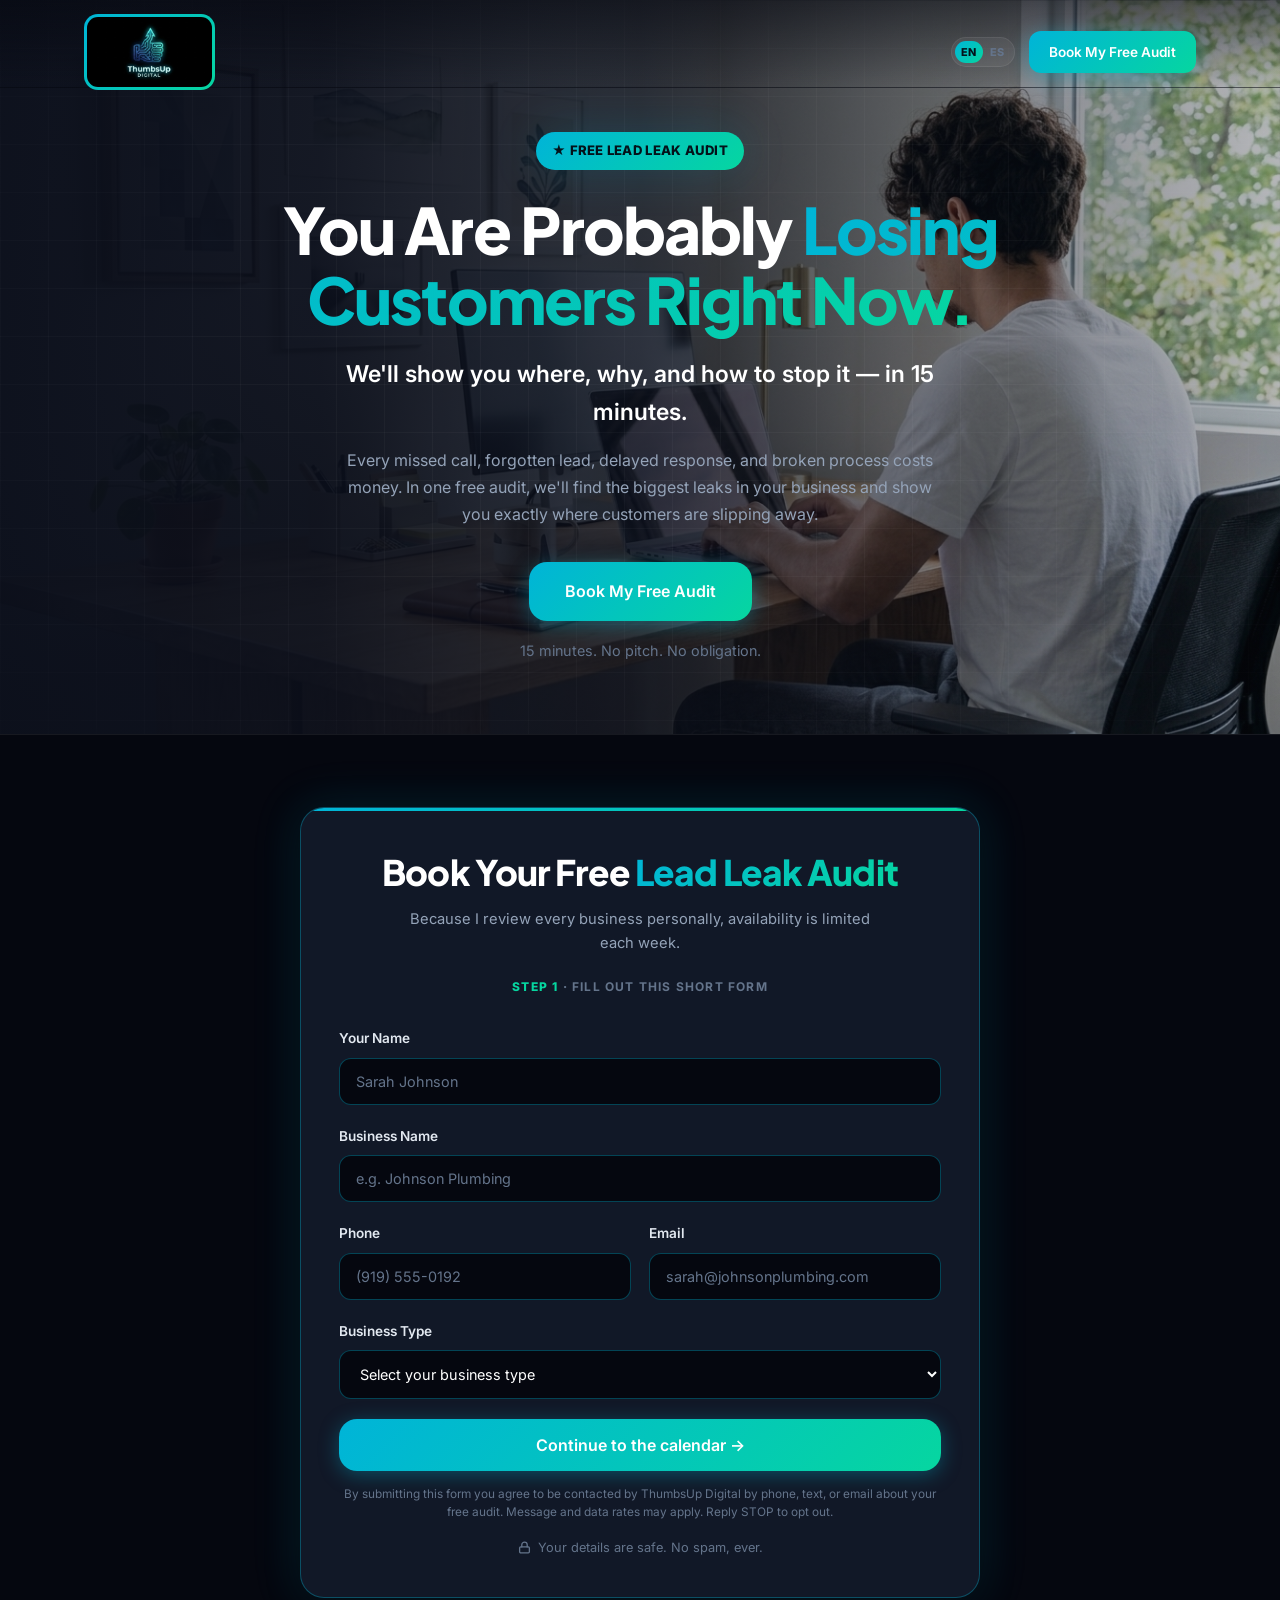
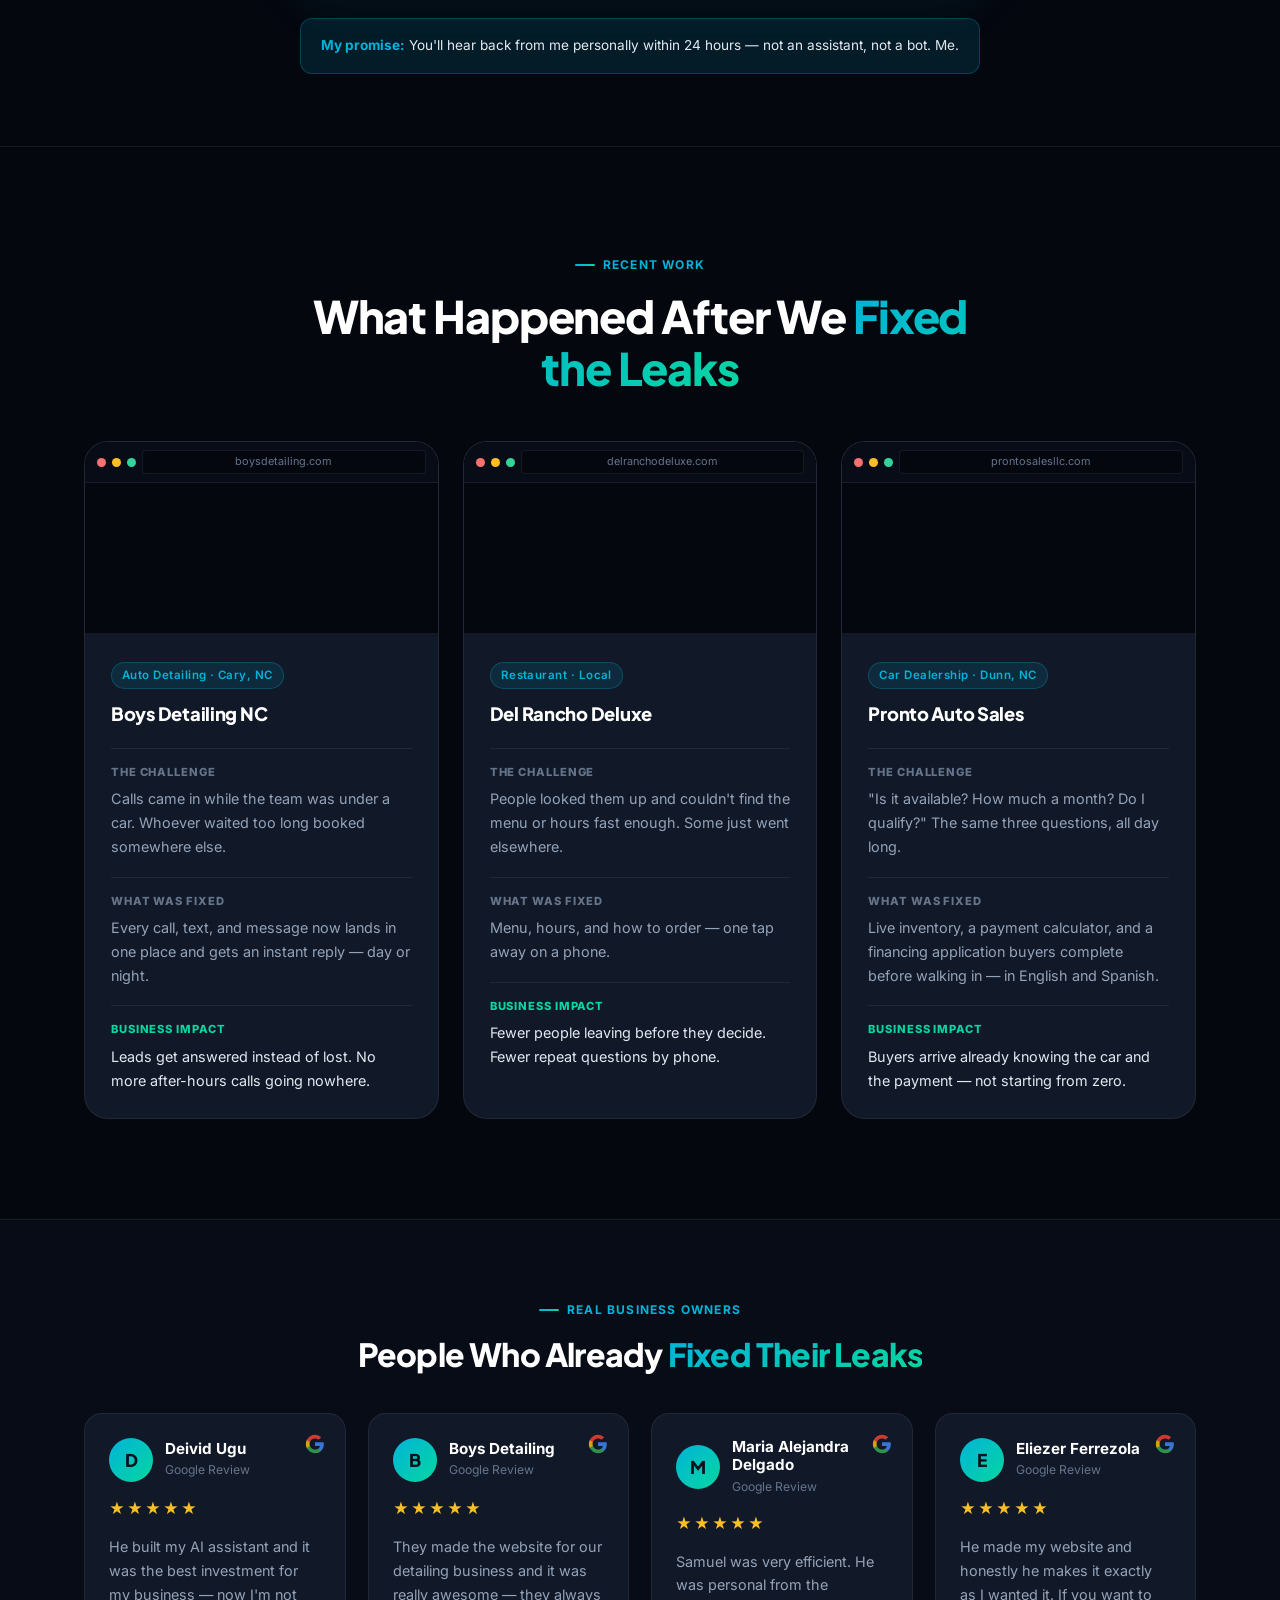
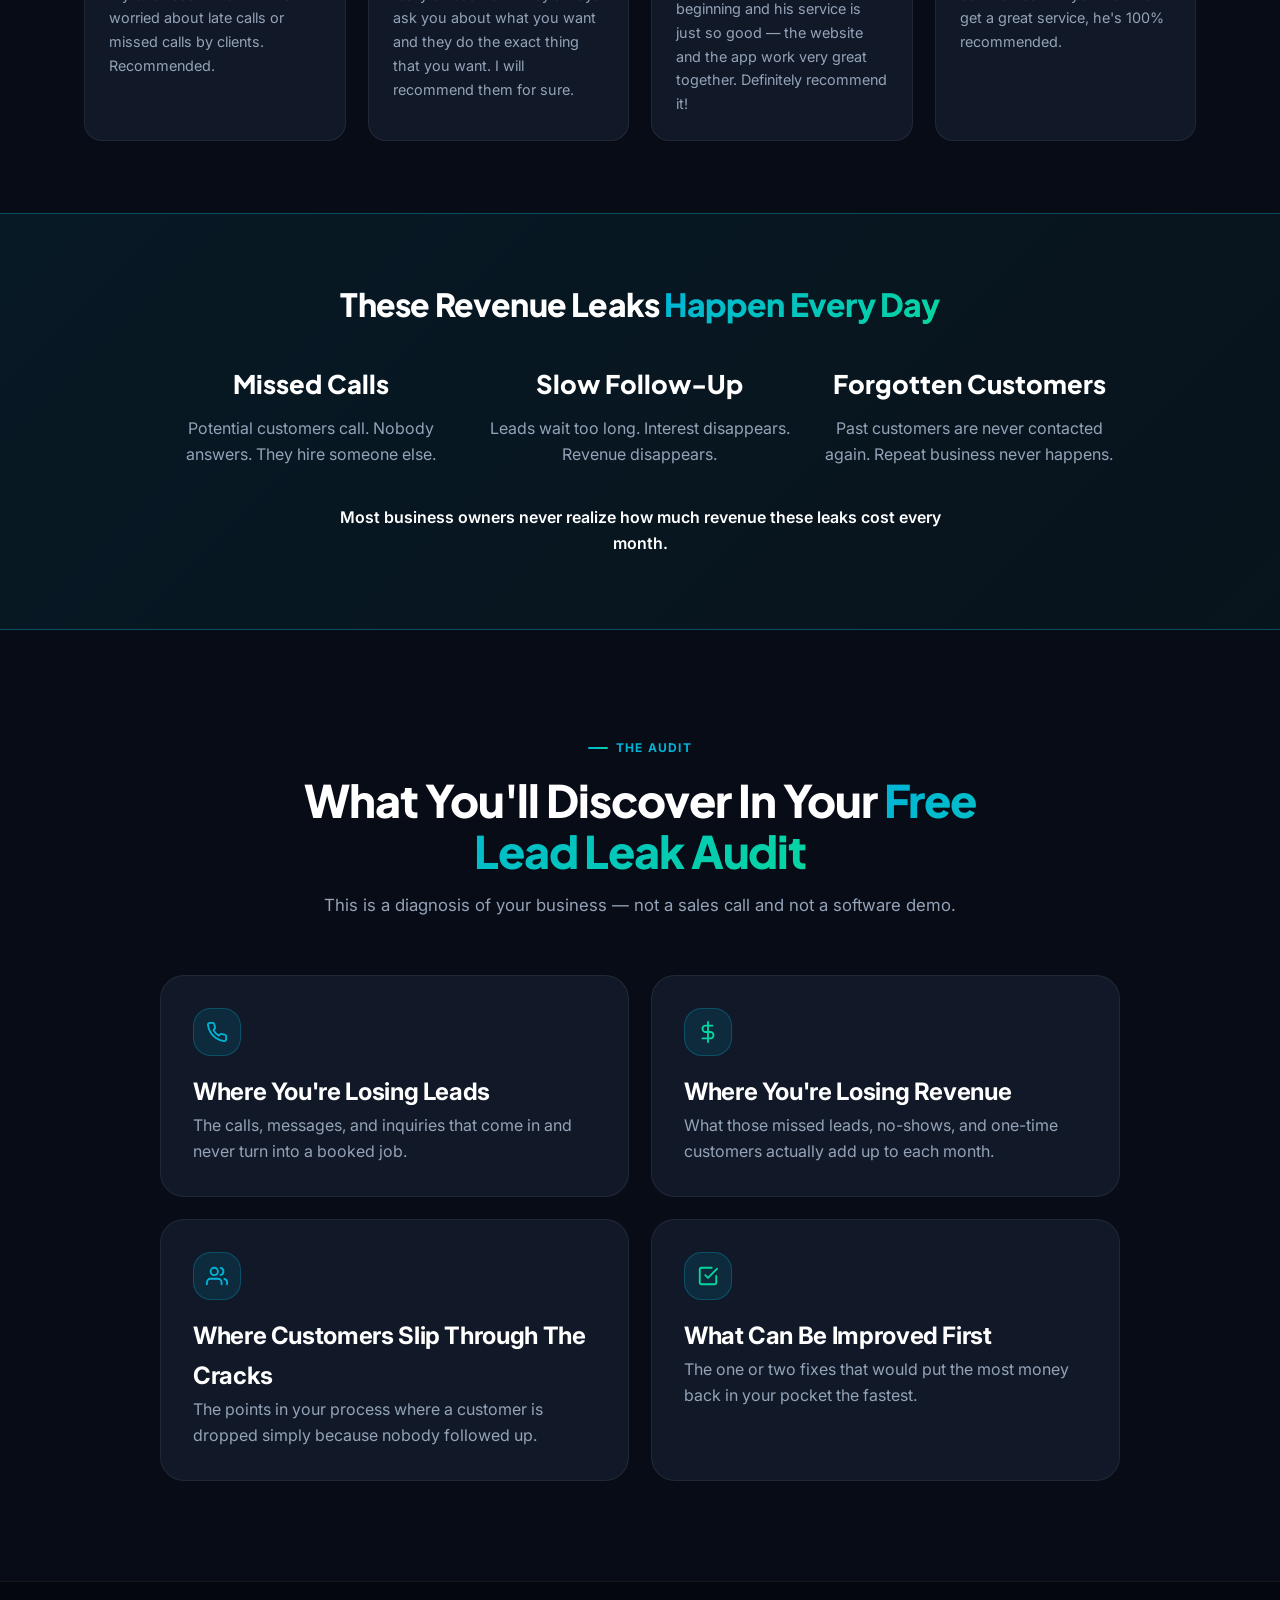
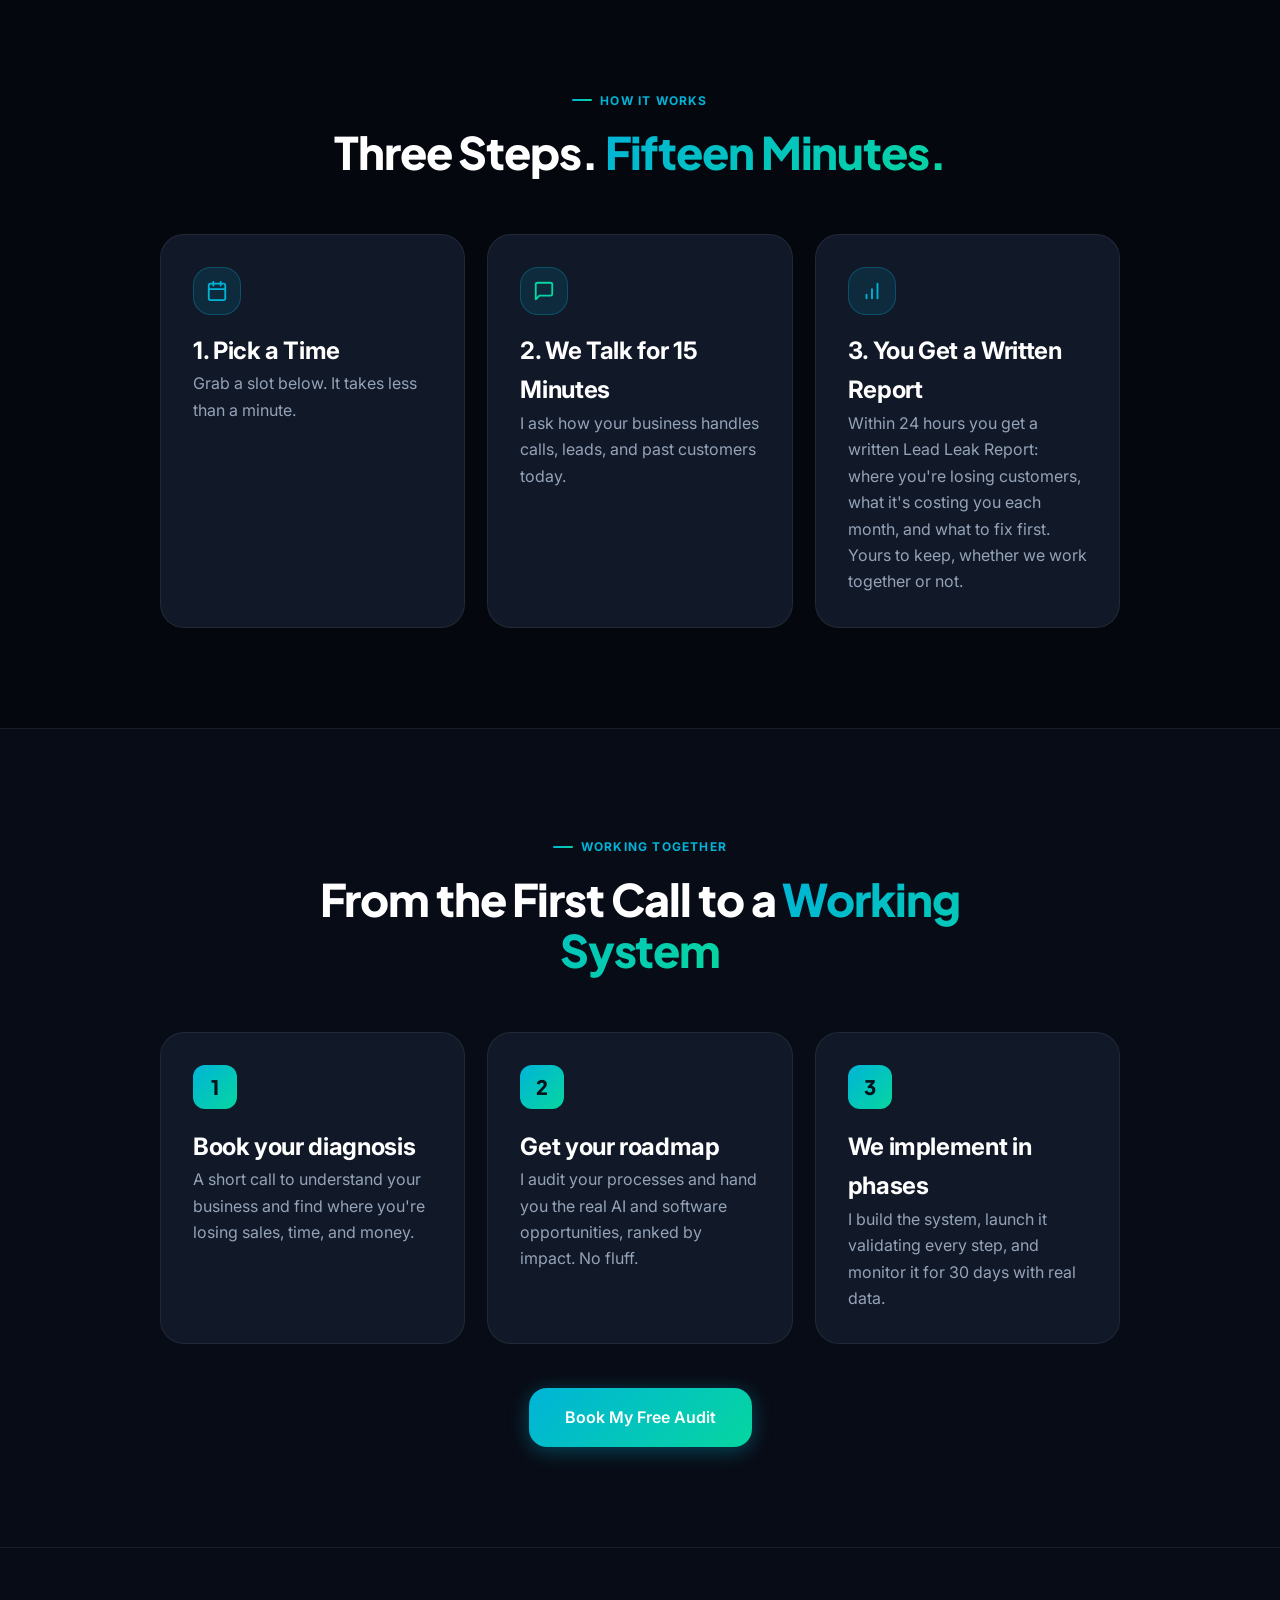
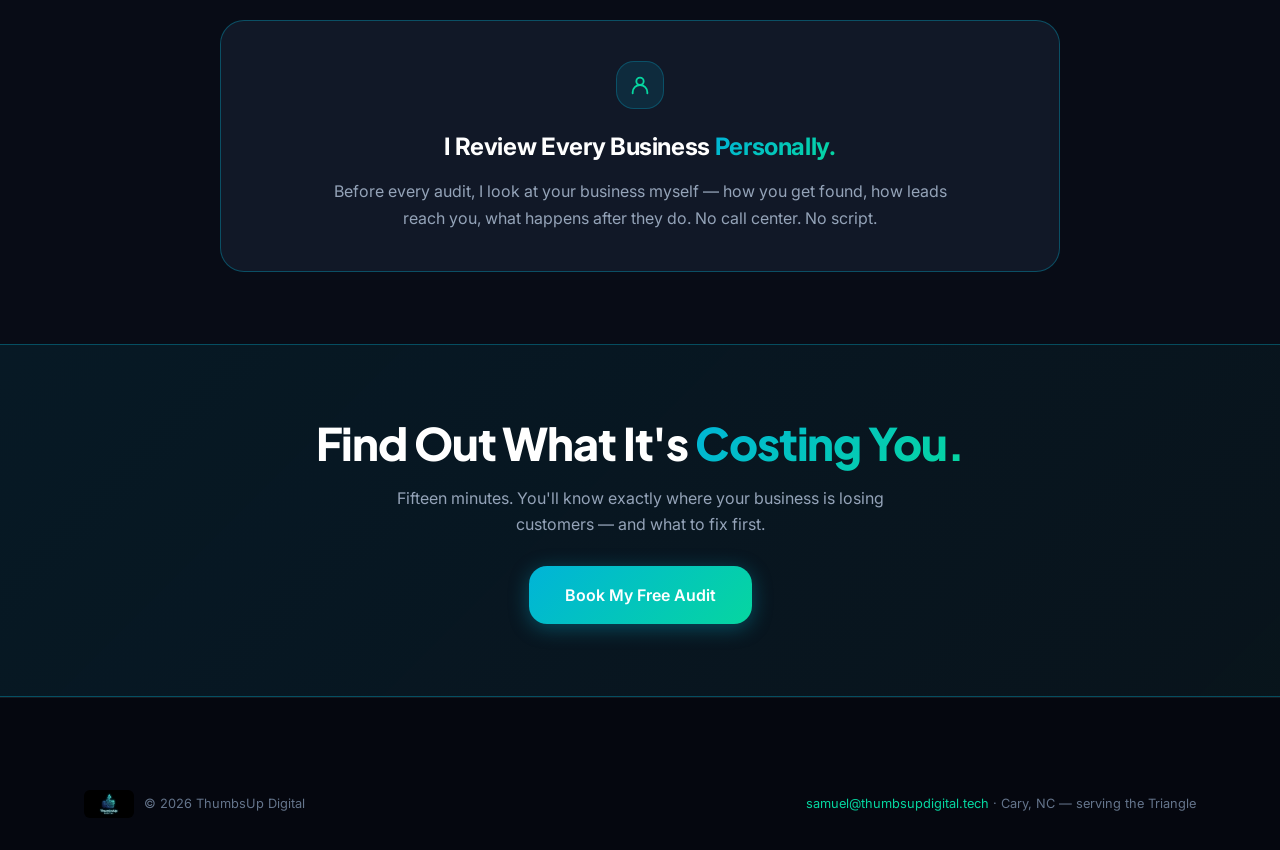
==== index.html @ 0862967b "Add engagement steps section and move case studies under the form - New "From the First Call to a Wo" ====
<!DOCTYPE html>
<html lang="en">
<head>
  <meta charset="UTF-8" />
  <meta name="viewport" content="width=device-width, initial-scale=1.0" />
  <title>Free Lead Leak Audit — Find Out Where Your Business Is Losing Customers</title>
  <meta name="description" content="You're probably losing customers right now. In one free 15-minute audit, we show you where, why, and how to stop it. Local business owners in Cary, NC and the Triangle." />
  <meta name="robots" content="index,follow" />
  <meta name="facebook-domain-verification" content="lwkl9simp2qm90ma943g6hlk002n6k" />

  <!-- Open Graph -->
  <meta property="og:type"        content="website" />
  <meta property="og:title"       content="You Are Probably Losing Customers Right Now." />
  <meta property="og:description" content="We'll show you where, why, and how to stop it — in 15 minutes. Free Lead Leak Audit." />
  <meta property="og:image"       content="https://thumbsupdigital.tech/assets/images/logo.jpeg" />
  <meta name="twitter:card"       content="summary_large_image" />

  <!-- Favicon -->
  <link rel="icon" type="image/png" href="/favicon_centrado.png" />
  <link rel="apple-touch-icon" href="/favicon_centrado.png" />

  <!-- Google Analytics -->
  <script async src="https://www.googletagmanager.com/gtag/js?id=G-TW6WSBNVEM"></script>
  <script>
    window.dataLayer = window.dataLayer || [];
    function gtag(){dataLayer.push(arguments);}
    gtag('js', new Date());
    gtag('config', 'G-TW6WSBNVEM');
  </script>

  <!-- Meta Pixel -->
  <script src="/js/pixel.js"></script>
  <noscript><img height="1" width="1" style="display:none" alt=""
    src="https://www.facebook.com/tr?id=1054206933794626&ev=PageView&noscript=1" /></noscript>

  <link rel="stylesheet" href="css/styles.css" />

  <style>
    /* ── Landing-page-only tweaks (built on the global design system) ── */

    /* Minimal nav: logo + one CTA, no menu links */
    .lp-nav {
      position: fixed; top: 0; left: 0; right: 0; z-index: 100;
      background: linear-gradient(to bottom, rgba(5,7,15,0.55), rgba(5,7,15,0));
      border-bottom: 1px solid transparent;
      transition: background var(--t-med), border-color var(--t-med), backdrop-filter var(--t-med);
    }
    .lp-nav.scrolled {
      background: rgba(5,7,15,0.85);
      backdrop-filter: blur(14px);
      -webkit-backdrop-filter: blur(14px);
      border-bottom: 1px solid var(--border);
    }
    .lp-nav-inner {
      max-width: var(--container); margin: 0 auto;
      padding: 14px 24px;
      display: flex; align-items: center; justify-content: space-between;
    }
    .lp-nav .nav-logo-border img { display:block; }

    /* Offer badge */
    .offer-badge {
      display: inline-flex; align-items: center; gap: 8px;
      padding: 8px 16px; border-radius: 999px;
      background: var(--grad); color: #04121A;
      font-weight: 800; font-size: 0.82rem; letter-spacing: 0.02em;
      text-transform: uppercase; box-shadow: var(--shadow-glow);
    }

    .lp-hero { position: relative; text-align: center; padding: 132px 0 72px; overflow: hidden; }
    .lp-hero .container { position: relative; z-index: 2; max-width: 880px; }
    .lp-hero p.sub { font-size: clamp(1.15rem, 2.2vw, 1.45rem); color: var(--white); max-width: 660px; margin: 22px auto 0; line-height: 1.6; font-weight: 600; }
    .lp-hero p.support { font-size: 1rem; color: var(--text-2); max-width: 600px; margin: 16px auto 0; line-height: 1.7; }
    .lp-cta-row { display:flex; flex-wrap:wrap; gap:14px; justify-content:center; margin-top:34px; }
    .lp-reassure { margin-top: 18px; font-size: 0.9rem; color: var(--text-3); }

    /* Band (used for leaks + big-problems) */
    .lp-offer-band {
      background: var(--grad-card);
      border-top: 1px solid var(--border-acc);
      border-bottom: 1px solid var(--border-acc);
    }
    .lp-offer-grid { display:grid; grid-template-columns: repeat(3,1fr); gap: 28px; max-width: 960px; margin: 0 auto; }
    .lp-offer-item { text-align:center; }
    .lp-offer-item .num { font-family: var(--font-display); font-size: 1.6rem; font-weight: 800; color: var(--white); margin-bottom: 10px; }

    /* Numbered step badge */
    .lp-num-badge {
      width: 44px; height: 44px; border-radius: var(--r-md);
      background: var(--grad); color: #04121A;
      display: flex; align-items: center; justify-content: center;
      font-family: var(--font-display); font-weight: 800; font-size: 1.25rem;
      margin-bottom: 18px;
    }

    /* Feature cards */
    .lp-feature-grid { display:grid; grid-template-columns: repeat(2,1fr); gap: 22px; max-width: 960px; margin: 0 auto; }
    /* A class, not an inline style — inline wins over media queries and
       would keep three columns crammed onto a phone. */
    .lp-grid-3 { grid-template-columns: repeat(3,1fr); }
    .lp-feature-icon {
      width: 48px; height: 48px; border-radius: var(--r-lg);
      background: var(--blue-dim); border: 1px solid rgba(0,180,216,0.28);
      display:flex; align-items:center; justify-content:center; margin-bottom: 16px;
    }

    /* Case-result cards (outcome-focused, not design-focused) */
    /* min() keeps the track from forcing 300px on phones narrower than
       that, which would scroll the whole page sideways. */
    .lp-case-grid { display:grid; grid-template-columns: repeat(auto-fit,minmax(min(300px,100%),1fr)); gap:24px; max-width:1160px; margin:0 auto; }
    .lp-case-card {
      background: var(--surface); border:1px solid var(--border); border-radius: var(--r-xl);
      overflow:hidden; display:flex; flex-direction:column;
    }
    .lp-case-body { padding: 26px; display:flex; flex-direction:column; gap:18px; flex:1; }

    /* Small non-clickable site preview */
    .lp-case-preview { border-bottom:1px solid var(--border); background: var(--bg-0); }
    .lp-case-bar { display:flex; align-items:center; gap:6px; padding:8px 12px; border-bottom:1px solid var(--border); background: var(--bg-1); }
    .browser-dot { width:9px; height:9px; border-radius:50%; background: var(--border); }
    .browser-dot:nth-child(1) { background:#f87171; }
    .browser-dot:nth-child(2) { background:#fbbf24; }
    .browser-dot:nth-child(3) { background:#34d399; }
    .browser-url { flex:1; text-align:center; font-size:0.68rem; color:var(--text-3); background:var(--bg-0); border-radius:4px; padding:2px 10px; border:1px solid var(--border); }
    .lp-case-shot { position:relative; height:150px; overflow:hidden; }
    /* Transparent shield — clicks never reach the embedded site */
    .lp-case-shot::after { content:""; position:absolute; inset:0; z-index:2; }
    .lp-case-shot iframe {
      width:1280px; height:820px; border:none; display:block;
      pointer-events:none; transform:scale(0.33); transform-origin:top left;
    }
    .lp-case-name { font-family:var(--font-display); font-size:1.15rem; font-weight:800; color:var(--white); margin:0; }
    .lp-case-type { font-size:0.72rem; font-weight:600; letter-spacing:0.04em; color:var(--blue); background:var(--blue-dim); border:1px solid rgba(0,180,216,0.25); border-radius:20px; padding:3px 10px; display:inline-block; }
    .lp-case-row { border-top:1px solid var(--border); padding-top:14px; }
    .lp-case-label { font-size:0.7rem; font-weight:800; letter-spacing:0.08em; text-transform:uppercase; color:var(--text-3); margin-bottom:6px; }
    .lp-case-text { font-size:0.9rem; color:var(--text-2); line-height:1.65; margin:0; }
    .lp-case-row.impact .lp-case-label { color: var(--teal); }
    .lp-case-row.impact .lp-case-text { color: var(--text-1); }

    /* Reviews — native cards */
    .lp-review-grid { display:flex; flex-wrap:wrap; justify-content:center; gap:22px; max-width:1200px; margin:0 auto; }
    .lp-review-card {
      flex: 1 1 250px; max-width: 280px;
      background: var(--surface); border:1px solid var(--border); border-radius: var(--r-lg);
      padding:24px; display:flex; flex-direction:column; gap:14px; position:relative;
    }
    .lp-review-head { display:flex; align-items:center; gap:12px; }
    .lp-review-avatar {
      width:44px; height:44px; border-radius:50%; flex-shrink:0;
      display:flex; align-items:center; justify-content:center;
      font-family:var(--font-display); font-weight:800; font-size:1.1rem; color:#04121A;
      background: var(--grad);
    }
    .lp-review-name { font-weight:700; color:var(--white); font-size:0.95rem; line-height:1.2; }
    .lp-review-meta { font-size:0.76rem; color:var(--text-3); margin-top:2px; }
    .lp-review-stars { color:#FBBF24; font-size:0.95rem; letter-spacing:2px; }
    .lp-review-text { font-size:0.9rem; color:var(--text-2); line-height:1.65; margin:0; }
    .lp-review-g { position:absolute; top:20px; right:20px; width:20px; height:20px; opacity:0.85; }

    /* Two-step booking card — the page's focal point, so it sits above
       the surface instead of lying flat on it. */
    .lp-start-card {
      max-width: 680px; margin: 0 auto; padding: 44px 38px 40px;
      border-color: var(--border-acc);
      box-shadow: var(--shadow-card), var(--shadow-glow);
    }
    /* A form is not a clickable tile — it must not lift or glow on hover. */
    .lp-start-card:hover {
      transform: none;
      border-color: var(--border-acc);
      box-shadow: var(--shadow-card), var(--shadow-glow);
    }
    .lp-start-card:hover::before { opacity: 0; }
    .lp-start-card::after {
      content: ''; position: absolute; top: 0; left: 0; right: 0; height: 3px;
      background: var(--grad);
      pointer-events: none;  /* decorative — must never block the form */
    }
    /* Belt and braces: keep the form itself above any decorative layer. */
    #step-1, #step-2 { position: relative; z-index: 1; }
    /* The global input background is var(--surface) — the same colour as
       the card, which makes the fields vanish. Recess them instead. */
    .lp-start-card .form-group input,
    .lp-start-card .form-group select {
      background: var(--bg-0);
      border-color: var(--border-acc);
      padding: 14px 16px;
    }
    .lp-start-card .form-group input::placeholder { color: var(--text-3); }
    .lp-start-card .form-group label { color: var(--text-1); }

    .lp-scarcity { text-align:center; font-size:0.92rem; margin: 14px auto 0; max-width: 480px; }
    .lp-step-line {
      text-align:center; margin: 22px 0 30px;
      font-size: 0.75rem; font-weight: 700; letter-spacing: 0.1em;
      text-transform: uppercase; color: var(--text-3);
    }
    .lp-step-num { color: var(--teal); font-weight: 800; }
    .lp-step-num::after { content: " ·"; color: var(--text-3); }
    .lp-field-row { display:grid; grid-template-columns: 1fr 1fr; gap: 0 18px; }
    .lp-secure {
      display:flex; align-items:center; justify-content:center; gap:7px;
      margin: 16px 0 0; font-size: 0.8rem; color: var(--text-3); line-height:1.5;
    }
    .lp-step2-check {
      width:52px; height:52px; border-radius:50%; background: var(--grad);
      display:flex; align-items:center; justify-content:center; margin: 0 auto 20px;
    }
    /* Calendly sizes its iframe from the parent's computed height, so this
       needs a real `height` — a min-height leaves it measuring zero and it
       renders as a sliver. The white surface is deliberate: custom widget
       colours are a paid Calendly feature, so the embed is white either
       way and is framed as a light panel instead of looking broken. */
    #calendly-slot {
      height: 700px;
      border-radius: var(--r-lg);
      overflow: hidden;
      background: #fff;
    }
    @media (max-width: 640px) {
      #calendly-slot { height: 1000px; }
    }
    .lp-promise {
      max-width: 680px; margin: 20px auto 0; padding: 16px 20px;
      background: var(--blue-dim); border: 1px solid rgba(0,180,216,0.25); border-radius: var(--r-md);
    }
    .lp-promise p { font-size: 0.85rem; color: var(--text-1); line-height: 1.6; margin: 0; text-align: center; }

    @media (max-width: 560px) {
      .lp-start-card { padding: 28px 20px; }
      .lp-field-row { grid-template-columns: 1fr; }
    }

    .lp-form-error {
      margin: 14px 0 0; padding: 12px 16px; text-align: center;
      font-size: 0.85rem; line-height: 1.55; color: #FCA5A5;
      background: rgba(239,68,68,0.10); border: 1px solid rgba(239,68,68,0.35);
      border-radius: var(--r-md);
    }

    /* Consent disclosure shown at the point of submit */
    .lp-consent-line {
      margin: 14px 0 0; font-size: 0.74rem; color: var(--text-3);
      line-height: 1.55; text-align: center;
    }
    .form-submit[disabled] { opacity:0.45; cursor:not-allowed; filter:grayscale(0.35); }

    @media (max-width: 900px) {
      .lp-feature-grid,
      .lp-grid-3 { grid-template-columns: 1fr; }
      .lp-offer-grid { grid-template-columns: 1fr; gap: 24px; }
    }

    /* Language toggle switch */
    .lang-switch {
      position: relative; display: inline-flex; align-items: center;
      width: 64px; height: 30px; border-radius: 999px;
      background: rgba(255,255,255,0.06); border: 1px solid var(--border);
      padding: 3px; flex-shrink: 0;
    }
    .lang-switch-opt {
      position: relative; z-index: 1; flex: 1; text-align: center;
      font-size: 0.68rem; font-weight: 800; letter-spacing: 0.02em;
      color: var(--text-3); transition: color var(--t-fast) var(--ease);
      pointer-events: none;
    }
    .lang-switch-thumb {
      position: absolute; top: 3px; left: 3px;
      width: calc(50% - 3px); height: calc(100% - 6px);
      border-radius: 999px; background: var(--grad);
      transition: transform var(--t-med) var(--ease);
    }
    .lang-switch[data-active="es"] .lang-switch-thumb { transform: translateX(100%); }
    .lang-switch[data-active="en"] .lang-switch-opt[data-lang-opt="en"],
    .lang-switch[data-active="es"] .lang-switch-opt[data-lang-opt="es"] { color: #04121A; }
    @media (max-width: 480px) {
      .lang-switch { width: 56px; height: 26px; }
      .lang-switch-opt { font-size: 0.62rem; }
    }
  </style>
</head>
<body>

<!-- ── Minimal Nav (no menu links — no exit doors) ──────────── -->
<nav id="navbar" class="lp-nav" role="navigation" aria-label="Primary">
  <div class="lp-nav-inner">
    <a href="#top" class="nav-logo" aria-label="ThumbsUp Digital">
      <div class="nav-logo-border">
        <img src="assets/images/logo.jpeg" alt="ThumbsUp Digital" />
      </div>
    </a>
    <div style="display:flex;align-items:center;gap:14px;">
      <button id="lang-toggle" type="button" class="lang-switch" aria-label="Switch language / Cambiar idioma">
        <span class="lang-switch-thumb"></span>
        <span class="lang-switch-opt" data-lang-opt="en">EN</span>
        <span class="lang-switch-opt" data-lang-opt="es">ES</span>
      </button>
      <a href="#start" class="btn btn-primary btn-sm" data-i18n="nav-cta">Book My Free Audit</a>
    </div>
  </div>
</nav>

<span id="top"></span>

<!-- ── Hero ─────────────────────────────────────────────────── -->
<section class="lp-hero">
  <div class="hero-bg" aria-hidden="true"></div>
  <div class="hero-grid" aria-hidden="true"></div>
  <div class="container">
    <span class="offer-badge fade-up" data-i18n="hero-badge">★ Free Lead Leak Audit</span>
    <h1 class="display-1 fade-up fade-up-delay-1" style="margin-top:24px;" data-i18n="hero-h1">
      You Are Probably <span class="gradient-text">Losing Customers Right Now.</span>
    </h1>
    <p class="sub fade-up fade-up-delay-2" data-i18n="hero-sub">
      We'll show you where, why, and how to stop it — in 15 minutes.
    </p>
    <p class="support fade-up fade-up-delay-2" data-i18n="hero-support">
      Every missed call, forgotten lead, delayed response, and broken process costs money.
      In one free audit, we'll find the biggest leaks in your business and show you exactly
      where customers are slipping away.
    </p>
    <div class="lp-cta-row fade-up fade-up-delay-3">
      <a href="#start" class="btn btn-primary btn-lg" data-i18n="hero-cta">Book My Free Audit</a>
    </div>
    <p class="lp-reassure fade-up fade-up-delay-3" data-i18n="hero-reassure">15 minutes. No pitch. No obligation.</p>
  </div>
</section>

<!-- ── Start: two-step booking (form → calendar) ────────────────
     The form is step 1 and the calendar is step 2, revealed only after
     the lead is saved. That way a visitor who never picks a slot is
     still captured as a lead. ──────────────────────────────────── -->
<section id="start" class="section-sm" style="background:var(--bg-0);border-top:1px solid var(--border);" aria-labelledby="start-heading">
  <div class="container">
    <div class="lp-start-card card fade-up">

      <!-- ── Step 1: the form ── -->
      <div id="step-1">
        <h2 class="display-2" id="start-heading" style="font-size:clamp(1.5rem,3.4vw,2.2rem);text-align:center;" data-i18n="start-h2">
          Book Your Free <span class="gradient-text">Lead Leak Audit</span>
        </h2>
        <p class="lp-scarcity" data-i18n="start-sub">Because I review every business personally, availability is limited each week.</p>
        <p class="lp-step-line">
          <span class="lp-step-num" data-i18n="step1-num">Step 1</span>
          <span data-i18n="step1-label">Fill out this short form</span>
        </p>

        <!-- No `novalidate`: the browser's own "please fill this in" prompts
             are the only feedback a visitor gets before the request is sent. -->
        <form id="contact-form" action="/api/lead" method="POST" aria-label="Request a free audit">
          <div class="form-group">
            <label for="name" data-i18n="label-name">Your Name</label>
            <input type="text" id="name" name="name" placeholder="Sarah Johnson" required autocomplete="name" data-i18n-placeholder="ph-name" />
          </div>
          <div class="form-group">
            <label for="business" data-i18n="label-business">Business Name</label>
            <input type="text" id="business" name="business" placeholder="e.g. Johnson Plumbing" required autocomplete="organization" data-i18n-placeholder="ph-business" />
          </div>
          <div class="lp-field-row">
            <div class="form-group">
              <label for="phone" data-i18n="label-phone">Phone</label>
              <input type="tel" id="phone" name="phone" placeholder="(919) 555-0192" required autocomplete="tel" data-i18n-placeholder="ph-phone" />
            </div>
            <div class="form-group">
              <label for="email" data-i18n="label-email">Email</label>
              <input type="email" id="email" name="email" placeholder="sarah@johnsonplumbing.com" required autocomplete="email" data-i18n-placeholder="ph-email" />
            </div>
          </div>
          <div class="form-group">
            <label for="business_type" data-i18n="label-business-type">Business Type</label>
            <select id="business_type" name="business_type" required>
              <option value="" disabled selected data-i18n="opt-choose">Select your business type</option>
              <option value="Restaurant / Food" data-i18n="opt-restaurant">Restaurant / Food</option>
              <option value="Auto" data-i18n="opt-auto">Auto (detailing, repair, dealership)</option>
              <option value="Home Services" data-i18n="opt-home">Home Services (HVAC, plumbing, roofing, landscaping, cleaning)</option>
              <option value="Clinic / Dental" data-i18n="opt-clinic">Clinic / Dental</option>
              <option value="Salon Spa" data-i18n="opt-salon">Salon Spa</option>
              <option value="Other" data-i18n="opt-other">Other</option>
            </select>
          </div>
          <input type="hidden" name="_subject" value="New Free Audit request (Landing Page)" />
          <input type="text" name="_gotcha" style="display:none;" tabindex="-1" autocomplete="off" />
          <button type="submit" class="btn btn-primary btn-lg form-submit" style="width:100%;justify-content:center;">
            <span data-i18n="submit-btn">Continue to the calendar →</span>
          </button>
          <!-- Consent is disclosed at the point of submit and recorded
               server-side with its text and timestamp (see api/lead.js). -->
          <p id="form-error" class="lp-form-error" role="alert" hidden data-i18n="form-error">
            Something went wrong on my end. Please try again, or email me at samuel@thumbsupdigital.tech.
          </p>
          <p class="lp-consent-line" data-i18n="consent-line">
            By submitting this form you agree to be contacted by ThumbsUp Digital by phone,
            text, or email about your free audit. Message and data rates may apply.
            Reply STOP to opt out.
          </p>
        </form>

        <p class="lp-secure">
          <svg width="13" height="13" viewBox="0 0 24 24" fill="none" stroke="currentColor" stroke-width="2.4" stroke-linecap="round" stroke-linejoin="round" aria-hidden="true"><rect x="3" y="11" width="18" height="11" rx="2"/><path d="M7 11V7a5 5 0 0110 0v4"/></svg>
          <span data-i18n="secure-line">Your details are safe. No spam, ever.</span>
        </p>
      </div>

      <!-- ── Step 2: the calendar (revealed after the lead is saved) ── -->
      <div id="step-2" hidden>
        <div class="lp-step2-check" aria-hidden="true">
          <svg width="26" height="26" viewBox="0 0 24 24" fill="none" stroke="#04121A" stroke-width="3" stroke-linecap="round" stroke-linejoin="round"><path d="M20 6L9 17l-5-5"/></svg>
        </div>
        <h2 class="display-2" style="font-size:clamp(1.5rem,3.4vw,2.2rem);text-align:center;" data-i18n="step2-h2">
          Got it. Now <span class="gradient-text">Pick Your Time.</span>
        </h2>
        <p class="lp-step-line">
          <span class="lp-step-num" data-i18n="step2-num">Step 2</span>
          <span data-i18n="step2-label">Choose any open slot below</span>
        </p>
        <!-- Calendly mounts here on reveal. Booking completion is broadcast
             to the parent window so main.js fires the Meta Schedule event. -->
        <div id="calendly-slot"></div>
        <p class="lp-secure" data-i18n="step2-foot">Can't find a time that works? I'll reach out to you directly.</p>
      </div>

    </div>

    <div class="lp-promise fade-up">
      <p data-i18n="promise-p"><strong style="color:var(--blue);">My promise:</strong> You'll hear back from me personally within 24 hours — not an assistant, not a bot. Me.</p>
    </div>
  </div>
</section>

<!-- ── Results for Other Local Businesses ───────────────────── -->
<section id="work" class="section" style="background:var(--bg-0);border-top:1px solid var(--border);" aria-labelledby="work-heading">
  <div class="container">
    <div class="section-header fade-up" style="text-align:center;margin-bottom:48px;">
      <span class="section-label" style="justify-content:center;" data-i18n="work-label">Recent Work</span>
      <h2 class="display-2" id="work-heading" data-i18n="work-h2">What Happened After We <span class="gradient-text">Fixed the Leaks</span></h2>
    </div>

    <div class="lp-case-grid fade-up">

      <div class="lp-case-card">
        <div class="lp-case-preview" aria-hidden="true">
          <div class="lp-case-bar">
            <span class="browser-dot"></span><span class="browser-dot"></span><span class="browser-dot"></span>
            <span class="browser-url">boysdetailing.com</span>
          </div>
          <div class="lp-case-shot">
            <iframe src="https://boysdetailing.com/" loading="lazy" scrolling="no" tabindex="-1" title="" aria-hidden="true"></iframe>
          </div>
        </div>
        <div class="lp-case-body">
          <div>
            <span class="lp-case-type" data-i18n="case1-type">Auto Detailing · Cary, NC</span>
            <h3 class="lp-case-name" style="margin-top:10px;">Boys Detailing NC</h3>
          </div>
          <div class="lp-case-row">
            <div class="lp-case-label" data-i18n="case-label-challenge">The Challenge</div>
            <p class="lp-case-text" data-i18n="case1-challenge">Calls came in while the team was under a car. Whoever waited too long booked somewhere else.</p>
          </div>
          <div class="lp-case-row">
            <div class="lp-case-label" data-i18n="case-label-fixed">What Was Fixed</div>
            <p class="lp-case-text" data-i18n="case1-fixed">Every call, text, and message now lands in one place and gets an instant reply — day or night.</p>
          </div>
          <div class="lp-case-row impact">
            <div class="lp-case-label" data-i18n="case-label-impact">Business Impact</div>
            <p class="lp-case-text" data-i18n="case1-impact">Leads get answered instead of lost. No more after-hours calls going nowhere.</p>
          </div>
        </div>
      </div>

      <div class="lp-case-card">
        <div class="lp-case-preview" aria-hidden="true">
          <div class="lp-case-bar">
            <span class="browser-dot"></span><span class="browser-dot"></span><span class="browser-dot"></span>
            <span class="browser-url">delranchodeluxe.com</span>
          </div>
          <div class="lp-case-shot">
            <iframe src="https://delranchodeluxe.com/" loading="lazy" scrolling="no" tabindex="-1" title="" aria-hidden="true"></iframe>
          </div>
        </div>
        <div class="lp-case-body">
          <div>
            <span class="lp-case-type" data-i18n="case3-type">Restaurant · Local</span>
            <h3 class="lp-case-name" style="margin-top:10px;">Del Rancho Deluxe</h3>
          </div>
          <div class="lp-case-row">
            <div class="lp-case-label" data-i18n="case-label-challenge">The Challenge</div>
            <p class="lp-case-text" data-i18n="case3-challenge">People looked them up and couldn't find the menu or hours fast enough. Some just went elsewhere.</p>
          </div>
          <div class="lp-case-row">
            <div class="lp-case-label" data-i18n="case-label-fixed">What Was Fixed</div>
            <p class="lp-case-text" data-i18n="case3-fixed">Menu, hours, and how to order — one tap away on a phone.</p>
          </div>
          <div class="lp-case-row impact">
            <div class="lp-case-label" data-i18n="case-label-impact">Business Impact</div>
            <p class="lp-case-text" data-i18n="case3-impact">Fewer people leaving before they decide. Fewer repeat questions by phone.</p>
          </div>
        </div>
      </div>

      <div class="lp-case-card">
        <div class="lp-case-preview" aria-hidden="true">
          <div class="lp-case-bar">
            <span class="browser-dot"></span><span class="browser-dot"></span><span class="browser-dot"></span>
            <span class="browser-url">prontosalesllc.com</span>
          </div>
          <div class="lp-case-shot">
            <iframe src="https://prontosalesllc.com/" loading="lazy" scrolling="no" tabindex="-1" title="" aria-hidden="true"></iframe>
          </div>
        </div>
        <div class="lp-case-body">
          <div>
            <span class="lp-case-type" data-i18n="case2-type">Car Dealership · Dunn, NC</span>
            <h3 class="lp-case-name" style="margin-top:10px;">Pronto Auto Sales</h3>
          </div>
          <div class="lp-case-row">
            <div class="lp-case-label" data-i18n="case-label-challenge">The Challenge</div>
            <p class="lp-case-text" data-i18n="case2-challenge">"Is it available? How much a month? Do I qualify?" The same three questions, all day long.</p>
          </div>
          <div class="lp-case-row">
            <div class="lp-case-label" data-i18n="case-label-fixed">What Was Fixed</div>
            <p class="lp-case-text" data-i18n="case2-fixed">Live inventory, a payment calculator, and a financing application buyers complete before walking in — in English and Spanish.</p>
          </div>
          <div class="lp-case-row impact">
            <div class="lp-case-label" data-i18n="case-label-impact">Business Impact</div>
            <p class="lp-case-text" data-i18n="case2-impact">Buyers arrive already knowing the car and the payment — not starting from zero.</p>
          </div>
        </div>
      </div>

    </div>
  </div>
</section>

<!-- ── Trust ────────────────────────────────────────────────── -->
<section class="section-sm" style="border-top:1px solid var(--border);" aria-labelledby="reviews-heading">
  <div class="container">
    <div class="section-header fade-up" style="text-align:center;margin-bottom:40px;">
      <span class="section-label" style="justify-content:center;" data-i18n="reviews-label">Real Business Owners</span>
      <h2 class="display-2" id="reviews-heading" style="font-size:clamp(1.5rem,3vw,2rem);" data-i18n="reviews-h2">People Who Already <span class="gradient-text">Fixed Their Leaks</span></h2>
    </div>

    <div class="lp-review-grid fade-up">

      <div class="lp-review-card">
        <svg class="lp-review-g" viewBox="0 0 48 48" aria-hidden="true"><path fill="#4285F4" d="M45.12 24.5c0-1.56-.14-3.06-.4-4.5H24v8.51h11.84c-.51 2.75-2.06 5.08-4.39 6.64v5.52h7.11c4.16-3.83 6.56-9.47 6.56-16.17z"/><path fill="#34A853" d="M24 46c5.94 0 10.92-1.97 14.56-5.33l-7.11-5.52c-1.97 1.32-4.49 2.1-7.45 2.1-5.73 0-10.58-3.87-12.31-9.07H4.34v5.7C7.96 41.07 15.4 46 24 46z"/><path fill="#FBBC05" d="M11.69 28.18C11.25 26.86 11 25.45 11 24s.25-2.86.69-4.18v-5.7H4.34A21.99 21.99 0 002 24c0 3.55.85 6.91 2.34 9.88l7.35-5.7z"/><path fill="#EA4335" d="M24 10.75c3.23 0 6.13 1.11 8.41 3.29l6.31-6.31C34.91 4.18 29.93 2 24 2 15.4 2 7.96 6.93 4.34 14.12l7.35 5.7c1.73-5.2 6.58-9.07 12.31-9.07z"/></svg>
        <div class="lp-review-head">
          <div class="lp-review-avatar" aria-hidden="true">D</div>
          <div>
            <div class="lp-review-name">Deivid Ugu</div>
            <div class="lp-review-meta" data-i18n="review-meta">Google Review</div>
          </div>
        </div>
        <div class="lp-review-stars" aria-label="5 out of 5 stars">★★★★★</div>
        <p class="lp-review-text" data-i18n="review2-text">He built my AI assistant and it was the best investment for my business — now I'm not worried about late calls or missed calls by clients. Recommended.</p>
      </div>

      <div class="lp-review-card">
        <svg class="lp-review-g" viewBox="0 0 48 48" aria-hidden="true"><path fill="#4285F4" d="M45.12 24.5c0-1.56-.14-3.06-.4-4.5H24v8.51h11.84c-.51 2.75-2.06 5.08-4.39 6.64v5.52h7.11c4.16-3.83 6.56-9.47 6.56-16.17z"/><path fill="#34A853" d="M24 46c5.94 0 10.92-1.97 14.56-5.33l-7.11-5.52c-1.97 1.32-4.49 2.1-7.45 2.1-5.73 0-10.58-3.87-12.31-9.07H4.34v5.7C7.96 41.07 15.4 46 24 46z"/><path fill="#FBBC05" d="M11.69 28.18C11.25 26.86 11 25.45 11 24s.25-2.86.69-4.18v-5.7H4.34A21.99 21.99 0 002 24c0 3.55.85 6.91 2.34 9.88l7.35-5.7z"/><path fill="#EA4335" d="M24 10.75c3.23 0 6.13 1.11 8.41 3.29l6.31-6.31C34.91 4.18 29.93 2 24 2 15.4 2 7.96 6.93 4.34 14.12l7.35 5.7c1.73-5.2 6.58-9.07 12.31-9.07z"/></svg>
        <div class="lp-review-head">
          <div class="lp-review-avatar" aria-hidden="true">B</div>
          <div>
            <div class="lp-review-name">Boys Detailing</div>
            <div class="lp-review-meta" data-i18n="review-meta">Google Review</div>
          </div>
        </div>
        <div class="lp-review-stars" aria-label="5 out of 5 stars">★★★★★</div>
        <p class="lp-review-text" data-i18n="review1-text">They made the website for our detailing business and it was really awesome — they always ask you about what you want and they do the exact thing that you want. I will recommend them for sure.</p>
      </div>

      <div class="lp-review-card">
        <svg class="lp-review-g" viewBox="0 0 48 48" aria-hidden="true"><path fill="#4285F4" d="M45.12 24.5c0-1.56-.14-3.06-.4-4.5H24v8.51h11.84c-.51 2.75-2.06 5.08-4.39 6.64v5.52h7.11c4.16-3.83 6.56-9.47 6.56-16.17z"/><path fill="#34A853" d="M24 46c5.94 0 10.92-1.97 14.56-5.33l-7.11-5.52c-1.97 1.32-4.49 2.1-7.45 2.1-5.73 0-10.58-3.87-12.31-9.07H4.34v5.7C7.96 41.07 15.4 46 24 46z"/><path fill="#FBBC05" d="M11.69 28.18C11.25 26.86 11 25.45 11 24s.25-2.86.69-4.18v-5.7H4.34A21.99 21.99 0 002 24c0 3.55.85 6.91 2.34 9.88l7.35-5.7z"/><path fill="#EA4335" d="M24 10.75c3.23 0 6.13 1.11 8.41 3.29l6.31-6.31C34.91 4.18 29.93 2 24 2 15.4 2 7.96 6.93 4.34 14.12l7.35 5.7c1.73-5.2 6.58-9.07 12.31-9.07z"/></svg>
        <div class="lp-review-head">
          <div class="lp-review-avatar" aria-hidden="true">M</div>
          <div>
            <div class="lp-review-name">Maria Alejandra Delgado</div>
            <div class="lp-review-meta" data-i18n="review-meta">Google Review</div>
          </div>
        </div>
        <div class="lp-review-stars" aria-label="5 out of 5 stars">★★★★★</div>
        <p class="lp-review-text" data-i18n="review4-text">Samuel was very efficient. He was personal from the beginning and his service is just so good — the website and the app work very great together. Definitely recommend it!</p>
      </div>

      <div class="lp-review-card">
        <svg class="lp-review-g" viewBox="0 0 48 48" aria-hidden="true"><path fill="#4285F4" d="M45.12 24.5c0-1.56-.14-3.06-.4-4.5H24v8.51h11.84c-.51 2.75-2.06 5.08-4.39 6.64v5.52h7.11c4.16-3.83 6.56-9.47 6.56-16.17z"/><path fill="#34A853" d="M24 46c5.94 0 10.92-1.97 14.56-5.33l-7.11-5.52c-1.97 1.32-4.49 2.1-7.45 2.1-5.73 0-10.58-3.87-12.31-9.07H4.34v5.7C7.96 41.07 15.4 46 24 46z"/><path fill="#FBBC05" d="M11.69 28.18C11.25 26.86 11 25.45 11 24s.25-2.86.69-4.18v-5.7H4.34A21.99 21.99 0 002 24c0 3.55.85 6.91 2.34 9.88l7.35-5.7z"/><path fill="#EA4335" d="M24 10.75c3.23 0 6.13 1.11 8.41 3.29l6.31-6.31C34.91 4.18 29.93 2 24 2 15.4 2 7.96 6.93 4.34 14.12l7.35 5.7c1.73-5.2 6.58-9.07 12.31-9.07z"/></svg>
        <div class="lp-review-head">
          <div class="lp-review-avatar" aria-hidden="true">E</div>
          <div>
            <div class="lp-review-name">Eliezer Ferrezola</div>
            <div class="lp-review-meta" data-i18n="review-meta">Google Review</div>
          </div>
        </div>
        <div class="lp-review-stars" aria-label="5 out of 5 stars">★★★★★</div>
        <p class="lp-review-text" data-i18n="review3-text">He made my website and honestly he makes it exactly as I wanted it. If you want to get a great service, he's 100% recommended.</p>
      </div>

    </div>
  </div>
</section>

<!-- ── The Leaks ────────────────────────────────────────────── -->
<section class="lp-offer-band section-sm" aria-labelledby="leaks-heading">
  <div class="container">
    <div class="section-header fade-up" style="text-align:center;max-width:640px;margin:0 auto 40px;">
      <h2 class="display-2" id="leaks-heading" style="font-size:clamp(1.5rem,3vw,2rem);" data-i18n="leaks-h2">These Revenue Leaks <span class="gradient-text">Happen Every Day</span></h2>
    </div>
    <div class="lp-offer-grid fade-up">
      <div class="lp-offer-item">
        <div class="num" data-i18n="leak-1-num">Missed Calls</div>
        <p data-i18n="leak-1-p">Potential customers call. Nobody answers. They hire someone else.</p>
      </div>
      <div class="lp-offer-item">
        <div class="num" data-i18n="leak-2-num">Slow Follow-Up</div>
        <p data-i18n="leak-2-p">Leads wait too long. Interest disappears. Revenue disappears.</p>
      </div>
      <div class="lp-offer-item">
        <div class="num" data-i18n="leak-3-num">Forgotten Customers</div>
        <p data-i18n="leak-3-p">Past customers are never contacted again. Repeat business never happens.</p>
      </div>
    </div>
    <p class="fade-up" style="text-align:center;max-width:620px;margin:36px auto 0;color:var(--white);font-weight:600;" data-i18n="leaks-foot">
      Most business owners never realize how much revenue these leaks cost every month.
    </p>
  </div>
</section>

<!-- ── What You'll Discover ─────────────────────────────────── -->
<section class="section" aria-labelledby="what-heading">
  <div class="container">
    <div class="section-header fade-up" style="text-align:center;max-width:680px;margin:0 auto 56px;">
      <span class="section-label" style="justify-content:center;" data-i18n="discover-label">The Audit</span>
      <h2 class="display-2" id="what-heading" data-i18n="discover-h2">What You'll Discover In Your <span class="gradient-text">Free Lead Leak Audit</span></h2>
      <p style="margin-top:14px;" data-i18n="discover-sub">This is a diagnosis of your business — not a sales call and not a software demo.</p>
    </div>

    <div class="lp-feature-grid fade-up">

      <div class="card">
        <div class="lp-feature-icon" aria-hidden="true">
          <svg width="22" height="22" viewBox="0 0 24 24" fill="none" stroke="var(--blue)" stroke-width="2" stroke-linecap="round" stroke-linejoin="round"><path d="M22 16.92v3a2 2 0 01-2.18 2 19.79 19.79 0 01-8.63-3.07 19.5 19.5 0 01-6-6A19.79 19.79 0 012.12 4.18 2 2 0 014.11 2h3a2 2 0 012 1.72c.13.96.36 1.9.68 2.81a2 2 0 01-.45 2.11L8.09 9.91a16 16 0 006 6l1.27-1.27a2 2 0 012.11-.45c.91.32 1.85.55 2.81.68A2 2 0 0122 16.92z"/></svg>
        </div>
        <h3 data-i18n="discover-1-h3">Where You're Losing Leads</h3>
        <p data-i18n="discover-1-p">The calls, messages, and inquiries that come in and never turn into a booked job.</p>
      </div>

      <div class="card">
        <div class="lp-feature-icon" aria-hidden="true">
          <svg width="22" height="22" viewBox="0 0 24 24" fill="none" stroke="var(--teal)" stroke-width="2" stroke-linecap="round" stroke-linejoin="round"><line x1="12" y1="1" x2="12" y2="23"/><path d="M17 5H9.5a3.5 3.5 0 000 7h5a3.5 3.5 0 010 7H6"/></svg>
        </div>
        <h3 data-i18n="discover-2-h3">Where You're Losing Revenue</h3>
        <p data-i18n="discover-2-p">What those missed leads, no-shows, and one-time customers actually add up to each month.</p>
      </div>

      <div class="card">
        <div class="lp-feature-icon" aria-hidden="true">
          <svg width="22" height="22" viewBox="0 0 24 24" fill="none" stroke="var(--blue)" stroke-width="2" stroke-linecap="round" stroke-linejoin="round"><path d="M17 21v-2a4 4 0 00-4-4H5a4 4 0 00-4 4v2"/><circle cx="9" cy="7" r="4"/><path d="M23 21v-2a4 4 0 00-3-3.87"/><path d="M16 3.13a4 4 0 010 7.75"/></svg>
        </div>
        <h3 data-i18n="discover-3-h3">Where Customers Slip Through The Cracks</h3>
        <p data-i18n="discover-3-p">The points in your process where a customer is dropped simply because nobody followed up.</p>
      </div>

      <div class="card">
        <div class="lp-feature-icon" aria-hidden="true">
          <svg width="22" height="22" viewBox="0 0 24 24" fill="none" stroke="var(--teal)" stroke-width="2" stroke-linecap="round" stroke-linejoin="round"><path d="M9 11l3 3L22 4"/><path d="M21 12v7a2 2 0 01-2 2H5a2 2 0 01-2-2V5a2 2 0 012-2h11"/></svg>
        </div>
        <h3 data-i18n="discover-4-h3">What Can Be Improved First</h3>
        <p data-i18n="discover-4-p">The one or two fixes that would put the most money back in your pocket the fastest.</p>
      </div>

    </div>
  </div>
</section>

<!-- ── How It Works ─────────────────────────────────────────── -->
<section class="section" style="background:var(--bg-0);border-top:1px solid var(--border);" aria-labelledby="how-heading">
  <div class="container">
    <div class="section-header fade-up" style="text-align:center;max-width:680px;margin:0 auto 56px;">
      <span class="section-label" style="justify-content:center;" data-i18n="how-label">How It Works</span>
      <h2 class="display-2" id="how-heading" data-i18n="how-h2">Three Steps. <span class="gradient-text">Fifteen Minutes.</span></h2>
    </div>

    <div class="lp-feature-grid lp-grid-3 fade-up">
      <div class="card">
        <div class="lp-feature-icon" aria-hidden="true">
          <svg width="22" height="22" viewBox="0 0 24 24" fill="none" stroke="var(--blue)" stroke-width="2" stroke-linecap="round" stroke-linejoin="round"><rect x="3" y="4" width="18" height="18" rx="2"/><line x1="16" y1="2" x2="16" y2="6"/><line x1="8" y1="2" x2="8" y2="6"/><line x1="3" y1="10" x2="21" y2="10"/></svg>
        </div>
        <h3 data-i18n="how-1-h3">1. Pick a Time</h3>
        <p data-i18n="how-1-p">Grab a slot below. It takes less than a minute.</p>
      </div>
      <div class="card">
        <div class="lp-feature-icon" aria-hidden="true">
          <svg width="22" height="22" viewBox="0 0 24 24" fill="none" stroke="var(--teal)" stroke-width="2" stroke-linecap="round" stroke-linejoin="round"><path d="M21 15a2 2 0 01-2 2H7l-4 4V5a2 2 0 012-2h14a2 2 0 012 2z"/></svg>
        </div>
        <h3 data-i18n="how-2-h3">2. We Talk for 15 Minutes</h3>
        <p data-i18n="how-2-p">I ask how your business handles calls, leads, and past customers today.</p>
      </div>
      <div class="card">
        <div class="lp-feature-icon" aria-hidden="true">
          <svg width="22" height="22" viewBox="0 0 24 24" fill="none" stroke="var(--blue)" stroke-width="2" stroke-linecap="round" stroke-linejoin="round"><path d="M12 20V10"/><path d="M18 20V4"/><path d="M6 20v-4"/></svg>
        </div>
        <h3 data-i18n="how-3-h3">3. You Get a Written Report</h3>
        <p data-i18n="how-3-p">Within 24 hours you get a written Lead Leak Report: where you're losing customers, what it's costing you each month, and what to fix first. Yours to keep, whether we work together or not.</p>
      </div>
    </div>
  </div>
</section>

<!-- ── From the First Call to a Working System ──────────────── -->
<section class="section" style="border-top:1px solid var(--border);" aria-labelledby="flow-heading">
  <div class="container">
    <div class="section-header fade-up" style="text-align:center;max-width:720px;margin:0 auto 56px;">
      <span class="section-label" style="justify-content:center;" data-i18n="flow-label">Working Together</span>
      <h2 class="display-2" id="flow-heading" data-i18n="flow-h2">From the First Call to a <span class="gradient-text">Working System</span></h2>
    </div>

    <div class="lp-feature-grid lp-grid-3 fade-up">
      <div class="card">
        <div class="lp-num-badge" aria-hidden="true">1</div>
        <h3 data-i18n="flow-1-h3">Book your diagnosis</h3>
        <p data-i18n="flow-1-p">A short call to understand your business and find where you're losing sales, time, and money.</p>
      </div>
      <div class="card">
        <div class="lp-num-badge" aria-hidden="true">2</div>
        <h3 data-i18n="flow-2-h3">Get your roadmap</h3>
        <p data-i18n="flow-2-p">I audit your processes and hand you the real AI and software opportunities, ranked by impact. No fluff.</p>
      </div>
      <div class="card">
        <div class="lp-num-badge" aria-hidden="true">3</div>
        <h3 data-i18n="flow-3-h3">We implement in phases</h3>
        <p data-i18n="flow-3-p">I build the system, launch it validating every step, and monitor it for 30 days with real data.</p>
      </div>
    </div>

    <div class="fade-up" style="text-align:center;margin-top:44px;">
      <a href="#start" class="btn btn-primary btn-lg" data-i18n="flow-cta">Book My Free Audit</a>
    </div>
  </div>
</section>

<!-- ── Why Me + Scarcity ────────────────────────────────────── -->
<section class="section-sm" style="border-top:1px solid var(--border);">
  <div class="container">
    <div class="card fade-up" style="max-width:840px;margin:0 auto;text-align:center;border-color:var(--border-acc);padding:40px 32px;">
      <div class="lp-feature-icon" aria-hidden="true" style="margin:0 auto 18px;">
        <svg width="22" height="22" viewBox="0 0 24 24" fill="none" stroke="var(--teal)" stroke-width="2" stroke-linecap="round" stroke-linejoin="round"><circle cx="12" cy="8" r="4"/><path d="M4 21v-1a8 8 0 0116 0v1"/></svg>
      </div>
      <h3 style="margin-bottom:12px;" data-i18n="whyme-h3">I Review Every Business <span class="gradient-text">Personally.</span></h3>
      <p style="max-width:640px;margin:0 auto;" data-i18n="whyme-p">
        Before every audit, I look at your business myself — how you get found, how leads reach you,
        what happens after they do. No call center. No script.
      </p>
    </div>
  </div>
</section>

<!-- ── Final CTA ────────────────────────────────────────────── -->
<section class="section-sm" style="background:var(--grad-card);border-top:1px solid var(--border-acc);border-bottom:1px solid var(--border-acc);">
  <div class="container" style="text-align:center;max-width:720px;">
    <h2 class="display-2 fade-up" data-i18n="final-h2">Find Out What It's <span class="gradient-text">Costing You.</span></h2>
    <p class="fade-up" style="margin:16px auto 0;max-width:560px;" data-i18n="final-p">Fifteen minutes. You'll know exactly where your business is losing customers — and what to fix first.</p>
    <div class="fade-up" style="margin-top:28px;">
      <a href="#start" class="btn btn-primary btn-lg" data-i18n="final-cta">Book My Free Audit</a>
    </div>
  </div>
</section>

<!-- ── Minimal Footer ───────────────────────────────────────── -->
<footer>
  <div class="footer-inner">
    <div class="footer-bottom" style="border-top:none;flex-wrap:wrap;gap:12px;">
      <span style="display:flex;align-items:center;gap:10px;">
        <img src="assets/images/logo.jpeg" alt="ThumbsUp Digital" style="height:28px;width:auto;border-radius:6px;" />
        <span data-i18n="footer-copy">© 2026 ThumbsUp Digital</span>
      </span>
      <span data-i18n="footer-contact"><a href="mailto:samuel@thumbsupdigital.tech" style="color:var(--teal);">samuel@thumbsupdigital.tech</a> · Cary, NC — serving the Triangle</span>
    </div>
  </div>
</footer>

<script>
/* ── Two-step booking ──────────────────────────────────────────
   Step 1 is the form; step 2 is the calendar, mounted only once the
   lead is safely saved. Calendly is initialised on reveal rather than
   on page load, so a visitor who never submits never pays for the
   iframe — and the widget can't measure itself while hidden anyway. */
(function () {
  var form = document.getElementById('contact-form');
  var s1   = document.getElementById('step-1');
  var s2   = document.getElementById('step-2');
  if (!form || !s1 || !s2) return;

  var CAL_URL = 'https://calendly.com/samuel-thumbsupdigital/30min'
              + '?hide_gdpr_banner=1&background_color=0D1117'
              + '&text_color=FFFFFF&primary_color=00B4D8';

  function mountCalendar(prefill) {
    var slot = document.getElementById('calendly-slot');
    if (!slot || slot.dataset.mounted) return;
    slot.dataset.mounted = '1';
    // widget.js loads async, so wait for it rather than assuming it's there.
    var tries = 0;
    (function attempt() {
      if (window.Calendly && window.Calendly.initInlineWidget) {
        window.Calendly.initInlineWidget({
          url: CAL_URL,
          parentElement: slot,
          prefill: prefill,
        });
      } else if (tries++ < 60) {
        setTimeout(attempt, 200);
      } else {
        // Last resort: never leave the visitor staring at an empty box.
        slot.innerHTML = '<p style="text-align:center;padding:28px;">'
          + '<a href="' + CAL_URL + '" target="_blank" rel="noopener" '
          + 'style="color:var(--teal);font-weight:700;">Open the calendar in a new tab →</a></p>';
      }
    })();
  }

  var errBox = document.getElementById('form-error');
  form.addEventListener('lead:error', function () {
    if (errBox) errBox.hidden = false;
  });

  form.addEventListener('lead:success', function () {
    if (errBox) errBox.hidden = true;
    var prefill = {
      name: (document.getElementById('name') || {}).value || '',
      email: (document.getElementById('email') || {}).value || '',
    };
    s1.hidden = true;
    s2.hidden = false;
    mountCalendar(prefill);
    // Keep the card in view — it just changed height underneath them.
    var card = document.querySelector('.lp-start-card');
    if (card) card.scrollIntoView({ behavior: 'smooth', block: 'start' });
  });
})();
</script>

<script>
(function () {
  var STORAGE_KEY = 'tud-lang';

  var esDict = {
    'nav-cta': 'Auditoría Gratis',
    'hero-badge': '★ Auditoría Gratis de Fugas',
    'hero-h1': 'Probablemente Estás <span class="gradient-text">Perdiendo Clientes Ahora Mismo.</span>',
    'hero-sub': 'Te mostramos dónde, por qué, y cómo detenerlo — en 15 minutos.',
    'hero-support': 'Cada llamada perdida, cada lead olvidado, cada respuesta tardía y cada proceso roto cuesta dinero. En una auditoría gratis encontramos las fugas más grandes de tu negocio y te mostramos exactamente por dónde se te están escapando los clientes.',
    'hero-cta': 'Agendar Mi Auditoría Gratis',
    'hero-reassure': '15 minutos. Sin venta. Sin compromiso.',

    'reviews-label': 'Dueños de Negocio Reales',
    'reviews-h2': 'Gente Que Ya <span class="gradient-text">Tapó Sus Fugas</span>',
    'review-meta': 'Reseña de Google',
    'review1-text': 'Hicieron el sitio web para nuestro negocio de detallado y quedó increíble — siempre te preguntan qué quieres y hacen exactamente lo que pides. Los recomiendo totalmente.',
    'review2-text': 'Me construyó mi asistente de IA y fue la mejor inversión para mi negocio — ahora no me preocupo por llamadas tarde o llamadas perdidas de clientes. Recomendado.',
    'review3-text': 'Me hizo mi sitio web y honestamente lo hizo exactamente como lo quería. Si quieres un gran servicio, es 100% recomendado.',
    'review4-text': 'Samuel fue muy eficiente. Fue personal desde el principio y su servicio es simplemente muy bueno — el sitio web y la app funcionan genial juntos. ¡Totalmente recomendado!',

    'leaks-h2': 'Estas Fugas de Ingresos <span class="gradient-text">Pasan Todos los Días</span>',
    'leak-1-num': 'Llamadas Perdidas',
    'leak-1-p': 'Clientes potenciales llaman. Nadie contesta. Contratan a otro.',
    'leak-2-num': 'Seguimiento Lento',
    'leak-2-p': 'Los leads esperan demasiado. El interés desaparece. Los ingresos desaparecen.',
    'leak-3-num': 'Clientes Olvidados',
    'leak-3-p': 'A los clientes anteriores nunca se les vuelve a contactar. La recompra nunca ocurre.',
    'leaks-foot': 'La mayoría de los dueños nunca se entera de cuánto dinero le cuestan estas fugas cada mes.',

    'discover-label': 'La Auditoría',
    'discover-h2': 'Qué Vas a Descubrir en Tu <span class="gradient-text">Auditoría Gratis de Fugas</span>',
    'discover-sub': 'Esto es un diagnóstico de tu negocio — no una llamada de ventas ni una demo de software.',
    'discover-1-h3': 'Dónde Estás Perdiendo Leads',
    'discover-1-p': 'Las llamadas, mensajes y consultas que entran y nunca se convierten en un trabajo agendado.',
    'discover-2-h3': 'Dónde Estás Perdiendo Ingresos',
    'discover-2-p': 'Cuánto suman realmente cada mes esos leads perdidos, las citas no cumplidas y los clientes de una sola vez.',
    'discover-3-h3': 'Dónde se Te Escapan los Clientes',
    'discover-3-p': 'Los puntos de tu proceso donde un cliente se pierde simplemente porque nadie dio seguimiento.',
    'discover-4-h3': 'Qué Se Puede Mejorar Primero',
    'discover-4-p': 'Las una o dos correcciones que te devolverían más dinero al bolsillo en menos tiempo.',

    'how-label': 'Cómo Funciona',
    'how-h2': 'Tres Pasos. <span class="gradient-text">Quince Minutos.</span>',
    'how-1-h3': '1. Elige un Horario',
    'how-1-p': 'Toma un espacio abajo. Te lleva menos de un minuto.',
    'how-2-h3': '2. Hablamos 15 Minutos',
    'how-2-p': 'Te pregunto cómo maneja hoy tu negocio las llamadas, los leads y los clientes anteriores.',
    'how-3-h3': '3. Recibes un Reporte Escrito',
    'how-3-p': 'En menos de 24 horas recibes un Reporte de Fugas escrito: dónde estás perdiendo clientes, cuánto te cuesta cada mes, y qué arreglar primero. Es tuyo, trabajemos juntos o no.',

    'flow-label': 'Cómo Funciona',
    'flow-h2': 'De la Primera Llamada a un <span class="gradient-text">Sistema Funcionando</span>',
    'flow-1-h3': 'Agenda tu diagnóstico',
    'flow-1-p': 'Una llamada breve para entender tu negocio y detectar dónde estás perdiendo ventas, tiempo y dinero.',
    'flow-2-h3': 'Recibe tu roadmap',
    'flow-2-p': 'Auditamos tus procesos y te entregamos las oportunidades reales de IA y software, priorizadas por impacto. Sin humo.',
    'flow-3-h3': 'Implementamos por fases',
    'flow-3-p': 'Construimos el sistema, lo lanzamos validando cada paso y lo monitoreamos 30 días con datos reales.',
    'flow-cta': 'Agendar Mi Auditoría Gratis',

    'whyme-h3': 'Reviso Cada Negocio <span class="gradient-text">Personalmente.</span>',
    'whyme-p': 'Antes de cada auditoría reviso tu negocio yo mismo — cómo te encuentran, cómo te llegan los leads, y qué pasa después. Sin call center. Sin guion.',

    'work-label': 'Trabajo Reciente',
    'work-h2': 'Qué Pasó Después de <span class="gradient-text">Tapar las Fugas</span>',
    'case-label-challenge': 'El Problema',
    'case-label-fixed': 'Qué Se Arregló',
    'case-label-impact': 'Impacto en el Negocio',
    'case1-type': 'Detallado Automotriz · Cary, NC',
    'case1-challenge': 'Las llamadas entraban mientras el equipo estaba debajo de un carro. El que esperaba demasiado reservaba en otro lado.',
    'case1-fixed': 'Cada llamada, texto y mensaje llega ahora a un solo lugar y recibe respuesta al instante — de día o de noche.',
    'case1-impact': 'Los leads reciben respuesta en vez de perderse. Ya no hay llamadas fuera de horario que se pierdan.',
    'case2-type': 'Venta de Carros · Dunn, NC',
    'case2-challenge': '"¿Está disponible? ¿Cuánto por mes? ¿Califico?" Las mismas tres preguntas, todo el día.',
    'case2-fixed': 'Inventario en vivo, calculadora de pagos, y una solicitud de financiamiento que el comprador llena antes de llegar — en inglés y español.',
    'case2-impact': 'Los compradores llegan sabiendo ya el carro y el pago — no empezando desde cero.',
    'case3-type': 'Restaurante · Local',
    'case3-challenge': 'La gente los buscaba y no encontraba el menú ni los horarios lo bastante rápido. Algunos se iban a otro lado.',
    'case3-fixed': 'Menú, horarios y cómo ordenar — a un toque en el teléfono.',
    'case3-impact': 'Menos gente que se va antes de decidir. Menos preguntas repetidas por teléfono.',

    'final-h2': 'Descubre Cuánto Te Está <span class="gradient-text">Costando.</span>',
    'final-p': 'Quince minutos. Vas a saber exactamente dónde tu negocio está perdiendo clientes — y qué arreglar primero.',
    'final-cta': 'Agendar Mi Auditoría Gratis',

    'start-h2': 'Agenda Tu <span class="gradient-text">Auditoría Gratis de Fugas</span>',
    'start-sub': 'Como reviso cada negocio personalmente, la disponibilidad es limitada cada semana.',
    'step1-num': 'Paso 1',
    'step1-label': 'Rellena este breve formulario',
    'step2-h2': 'Listo. Ahora <span class="gradient-text">Elige Tu Horario.</span>',
    'step2-num': 'Paso 2',
    'step2-label': 'Elige cualquier espacio disponible abajo',
    'step2-foot': '¿No encuentras un horario que te sirva? Te contacto yo directamente.',
    'secure-line': 'Tus datos están seguros. Nunca mandamos spam.',
    'label-name': 'Tu Nombre',
    'label-business': 'Nombre del Negocio',
    'label-phone': 'Teléfono',
    'label-email': 'Correo Electrónico',
    'label-business-type': 'Tipo de Negocio',
    'opt-choose': 'Elige tu tipo de negocio',
    'opt-restaurant': 'Restaurante / Comida',
    'opt-auto': 'Automotriz (detallado, taller, venta de carros)',
    'opt-home': 'Servicios del Hogar (HVAC, plomería, techos, jardinería, limpieza)',
    'opt-clinic': 'Clínica / Dental',
    'opt-salon': 'Salón / Spa',
    'opt-other': 'Otro',
    'form-error': 'Algo falló de mi lado. Vuelve a intentarlo o escríbeme a samuel@thumbsupdigital.tech.',
    'consent-line': 'Al enviar este formulario aceptas que ThumbsUp Digital te contacte por teléfono, mensaje de texto o correo sobre tu auditoría gratis. Pueden aplicar tarifas de mensajes y datos. Responde STOP para darte de baja.',
    'submit-btn': 'Continuar al calendario →',
    'promise-p': '<strong style="color:var(--blue);">Mi promesa:</strong> Te responderé personalmente dentro de 24 horas — no un asistente, no un bot. Yo.',

    'footer-copy': '© 2026 ThumbsUp Digital',
    'footer-contact': '<a href="mailto:samuel@thumbsupdigital.tech" style="color:var(--teal);">samuel@thumbsupdigital.tech</a> · Cary, NC — sirviendo el Triangle'
  };

  var esPlaceholders = {
    'ph-name': 'Sarah Johnson',
    'ph-business': 'ej. Plomería Johnson',
    'ph-phone': '(919) 555-0192',
    'ph-email': 'sarah@plomeriajohnson.com'
  };

  var textEls = document.querySelectorAll('[data-i18n]');
  var phEls = document.querySelectorAll('[data-i18n-placeholder]');

  textEls.forEach(function (el) { el.dataset.enHtml = el.innerHTML; });
  phEls.forEach(function (el) { el.dataset.enPlaceholder = el.getAttribute('placeholder') || ''; });

  function setLanguage(lang) {
    textEls.forEach(function (el) {
      var key = el.getAttribute('data-i18n');
      el.innerHTML = (lang === 'es' && esDict[key]) ? esDict[key] : el.dataset.enHtml;
    });
    phEls.forEach(function (el) {
      var key = el.getAttribute('data-i18n-placeholder');
      el.setAttribute('placeholder', (lang === 'es' && esPlaceholders[key]) ? esPlaceholders[key] : el.dataset.enPlaceholder);
    });
    document.documentElement.lang = lang;
    var toggle = document.getElementById('lang-toggle');
    if (toggle) toggle.setAttribute('data-active', lang);
    try { localStorage.setItem(STORAGE_KEY, lang); } catch (e) {}
  }

  var toggleBtn = document.getElementById('lang-toggle');
  if (toggleBtn) {
    toggleBtn.setAttribute('data-active', 'en');
    toggleBtn.addEventListener('click', function () {
      var next = toggleBtn.getAttribute('data-active') === 'es' ? 'en' : 'es';
      setLanguage(next);
    });
  }

  var saved = null;
  try { saved = localStorage.getItem(STORAGE_KEY); } catch (e) {}
  if (saved === 'es') setLanguage('es');
})();
</script>

<script src="js/main.js"></script>
<script src="https://assets.calendly.com/assets/external/widget.js" async></script>
</body>
</html>
---- css/styles.css ----
/* ============================================================
   ThumbsUp Digital — Global Styles
   ============================================================ */

@import url('https://fonts.googleapis.com/css2?family=Inter:wght@400;500;600;700;800;900&family=Plus+Jakarta+Sans:wght@700;800&display=swap');

/* ── Reset & Base ─────────────────────────────────────────── */
*, *::before, *::after { box-sizing: border-box; margin: 0; padding: 0; }

:root {
  --bg-0:        #05070F;
  --bg-1:        #080C16;
  --bg-2:        #0D1321;
  --surface:     #111827;
  --surface-2:   #1A2235;
  --border:      rgba(255,255,255,0.07);
  --border-acc:  rgba(0,180,216,0.35);

  --blue:        #00B4D8;
  --teal:        #06D6A0;
  --blue-dim:    rgba(0,180,216,0.12);
  --teal-dim:    rgba(6,214,160,0.12);
  --glow-blue:   rgba(0,180,216,0.20);
  --glow-teal:   rgba(6,214,160,0.15);

  --grad:        linear-gradient(135deg, #00B4D8 0%, #06D6A0 100%);
  --grad-rev:    linear-gradient(135deg, #06D6A0 0%, #00B4D8 100%);
  --grad-card:   linear-gradient(135deg, rgba(0,180,216,0.08), rgba(6,214,160,0.04));

  --white:       #FFFFFF;
  --text-1:      #E2E8F0;
  --text-2:      #94A3B8;
  --text-3:      #64748B;

  --r-sm:        6px;
  --r-md:        12px;
  --r-lg:        18px;
  --r-xl:        24px;
  --r-2xl:       32px;

  --shadow-card: 0 4px 32px rgba(0,0,0,0.45);
  --shadow-glow: 0 0 48px rgba(0,180,216,0.18);

  --ease:        cubic-bezier(0.4, 0, 0.2, 1);
  --t-fast:      0.18s;
  --t-med:       0.28s;
  --t-slow:      0.45s;

  --nav-h:       88px;
  --container:   1160px;
  --font:        'Inter', -apple-system, BlinkMacSystemFont, sans-serif;
  --font-display:'Plus Jakarta Sans', 'Inter', sans-serif;
}

html { scroll-behavior: smooth; scroll-padding-top: var(--nav-h); overflow-x: hidden; }

body {
  font-family: var(--font);
  background: var(--bg-1);
  color: var(--text-1);
  line-height: 1.65;
  font-size: 16px;
  overflow-x: hidden;
  -webkit-font-smoothing: antialiased;
}

img { max-width: 100%; display: block; }
a { color: inherit; text-decoration: none; }
ul { list-style: none; }
button { cursor: pointer; font-family: var(--font); border: none; }

/* ── Typography ───────────────────────────────────────────── */
.display-1 {
  font-family: var(--font-display);
  font-size: clamp(2.4rem, 5vw, 4rem);
  font-weight: 800;
  line-height: 1.1;
  letter-spacing: -0.03em;
  color: var(--white);
}
.display-2 {
  font-family: var(--font-display);
  font-size: clamp(1.9rem, 3.5vw, 2.85rem);
  font-weight: 800;
  line-height: 1.15;
  letter-spacing: -0.025em;
  color: var(--white);
}
h3 {
  font-size: clamp(1.2rem, 2vw, 1.5rem);
  font-weight: 700;
  letter-spacing: -0.015em;
  color: var(--white);
}
p { color: var(--text-2); }

.gradient-text {
  background: var(--grad);
  -webkit-background-clip: text;
  -webkit-text-fill-color: transparent;
  background-clip: text;
}
.text-white { color: var(--white) !important; }
.text-2     { color: var(--text-2); }
.text-3     { color: var(--text-3); }

/* ── Layout Utilities ─────────────────────────────────────── */
.container {
  max-width: var(--container);
  margin: 0 auto;
  padding: 0 24px;
}
.section {
  padding: 100px 0;
}
.section-sm { padding: 72px 0; }

.section-label {
  display: inline-flex;
  align-items: center;
  gap: 8px;
  font-size: 0.75rem;
  font-weight: 700;
  letter-spacing: 0.1em;
  text-transform: uppercase;
  color: var(--blue);
  margin-bottom: 16px;
}
.section-label::before {
  content: '';
  display: block;
  width: 20px;
  height: 2px;
  background: var(--grad);
  border-radius: 2px;
}

.section-header {
  max-width: 680px;
  margin: 0 auto 64px;
  text-align: center;
}
.section-header p {
  margin-top: 16px;
  font-size: 1.05rem;
  line-height: 1.7;
}

.grid-2 { display: grid; grid-template-columns: 1fr 1fr; gap: 32px; }
.grid-3 { display: grid; grid-template-columns: repeat(3,1fr); gap: 28px; }
.flex-center { display: flex; align-items: center; justify-content: center; }
.flex-between { display: flex; align-items: center; justify-content: space-between; }

/* ── Buttons ──────────────────────────────────────────────── */
.btn {
  display: inline-flex;
  align-items: center;
  gap: 8px;
  padding: 14px 28px;
  border-radius: var(--r-md);
  font-size: 0.95rem;
  font-weight: 600;
  transition: var(--t-fast) var(--ease);
  white-space: nowrap;
}
.btn-primary {
  background: var(--grad);
  color: #fff;
  box-shadow: 0 4px 20px rgba(0,180,216,0.35);
}
.btn-primary:hover {
  transform: translateY(-2px);
  box-shadow: 0 8px 32px rgba(0,180,216,0.50);
}
.btn-primary:active { transform: translateY(0); }

.btn-ghost {
  background: transparent;
  color: var(--text-1);
  border: 1px solid var(--border);
}
.btn-ghost:hover {
  border-color: var(--border-acc);
  color: var(--white);
  background: var(--blue-dim);
}

.btn-outline {
  background: transparent;
  color: var(--blue);
  border: 1.5px solid var(--blue);
}
.btn-outline:hover {
  background: var(--blue-dim);
  color: var(--white);
}

.btn-dark {
  background: var(--bg-0);
  color: var(--white);
  border: 1px solid rgba(255,255,255,0.15);
}
.btn-dark:hover {
  background: var(--surface);
  border-color: rgba(255,255,255,0.25);
}

.btn-lg { padding: 16px 36px; font-size: 1rem; border-radius: var(--r-lg); }
.btn-sm { padding: 10px 20px; font-size: 0.85rem; }

.btn-disabled {
  opacity: 0.38;
  pointer-events: none;
  cursor: not-allowed;
}

/* ── Cards ────────────────────────────────────────────────── */
.card {
  background: var(--surface);
  border: 1px solid var(--border);
  border-radius: var(--r-xl);
  padding: 32px;
  transition: var(--t-med) var(--ease);
  position: relative;
  overflow: hidden;
}
.card::before {
  content: '';
  position: absolute;
  inset: 0;
  border-radius: inherit;
  background: var(--grad-card);
  opacity: 0;
  transition: opacity var(--t-med) var(--ease);
  /* Decorative only. Being positioned, it paints above the card's in-flow
     content and would otherwise swallow every click, focus and keystroke
     from any input inside the card. */
  pointer-events: none;
}
.card:hover {
  border-color: var(--border-acc);
  transform: translateY(-4px);
  box-shadow: var(--shadow-card), 0 0 40px rgba(0,180,216,0.12);
}
.card:hover::before { opacity: 1; }

.card-accent-top {
  border-top: 2px solid transparent;
  border-image: var(--grad) 1;
}

/* ── Badge ────────────────────────────────────────────────── */
.badge {
  display: inline-flex;
  align-items: center;
  gap: 6px;
  padding: 5px 12px;
  border-radius: 100px;
  font-size: 0.75rem;
  font-weight: 600;
  letter-spacing: 0.03em;
}
.badge-blue  { background: var(--blue-dim);  color: var(--blue); border: 1px solid rgba(0,180,216,0.25); }
.badge-teal  { background: var(--teal-dim);  color: var(--teal); border: 1px solid rgba(6,214,160,0.25); }
.badge-pop   { background: var(--grad); color: #fff; }

/* ── Navigation ───────────────────────────────────────────── */
#navbar {
  position: fixed;
  top: 0; left: 0; right: 0;
  z-index: 1000;
  height: var(--nav-h);
  transition: var(--t-med) var(--ease);
}
#navbar .nav-inner {
  max-width: var(--container);
  margin: 0 auto;
  padding: 0 24px;
  height: 100%;
  display: flex;
  align-items: center;
  justify-content: space-between;
}
#navbar.scrolled {
  background: rgba(8,12,22,0.92);
  backdrop-filter: blur(20px);
  -webkit-backdrop-filter: blur(20px);
  border-bottom: 1px solid var(--border);
  height: 72px;
  height: 64px;
}
.nav-logo {
  display: flex;
  align-items: center;
  gap: 10px;
  flex-shrink: 0;
}
.nav-logo-border {
  padding: 3px;
  background: var(--grad);
  border-radius: 14px;
  display: flex;
  align-items: center;
  justify-content: center;
  transition: box-shadow var(--t-fast) var(--ease);
}
.nav-logo:hover .nav-logo-border {
  box-shadow: 0 0 20px rgba(0,180,216,0.45);
}
.nav-logo-border img {
  height: 70px;
  width: auto;
  object-fit: contain;
  border-radius: 11px;
  display: block;
}
#navbar.scrolled .nav-logo-border img {
  height: 58px;
}
.nav-logo-text {
  font-family: var(--font-display);
  font-size: 1.1rem;
  font-weight: 800;
  color: var(--white);
  letter-spacing: -0.02em;
}
.nav-links {
  display: flex;
  align-items: center;
  gap: 8px;
}
.nav-links a {
  padding: 8px 14px;
  font-size: 0.9rem;
  font-weight: 500;
  color: var(--text-2);
  border-radius: var(--r-sm);
  transition: var(--t-fast) var(--ease);
}
.nav-links a:hover,
.nav-links a.active {
  color: var(--white);
  background: rgba(255,255,255,0.06);
}
.nav-cta { margin-left: 12px; }

.nav-hamburger {
  display: none;
  flex-direction: column;
  gap: 5px;
  padding: 8px;
  background: transparent;
  border: none;
  cursor: pointer;
}
.nav-hamburger span {
  display: block;
  width: 22px;
  height: 2px;
  background: var(--text-1);
  border-radius: 2px;
  transition: var(--t-fast) var(--ease);
}

/* Mobile nav */
.nav-mobile {
  display: none;
  position: fixed;
  top: var(--nav-h);
  left: 0; right: 0;
  background: rgba(8,12,22,0.97);
  backdrop-filter: blur(20px);
  border-bottom: 1px solid var(--border);
  padding: 20px 24px 28px;
  z-index: 999;
  flex-direction: column;
  gap: 4px;
}
.nav-mobile.open { display: flex; }
.nav-mobile a {
  padding: 12px 16px;
  font-size: 1rem;
  font-weight: 500;
  color: var(--text-1);
  border-radius: var(--r-md);
  transition: var(--t-fast) var(--ease);
}
.nav-mobile a:hover { background: var(--surface); color: var(--white); }
.nav-mobile .btn { margin-top: 12px; width: 100%; justify-content: center; }

/* ── Sticky Booking Bar ───────────────────────────────────── */
#sticky-bar {
  position: fixed;
  bottom: 0; left: 0; right: 0;
  z-index: 900;
  background: rgba(8,12,22,0.95);
  backdrop-filter: blur(20px);
  border-top: 1px solid var(--border);
  padding: 12px 24px;
  display: flex;
  align-items: center;
  justify-content: center;
  gap: 16px;
  transform: translateY(100%);
  transition: transform var(--t-med) var(--ease);
}
#sticky-bar.visible { transform: translateY(0); }
#sticky-bar p {
  font-size: 0.9rem;
  font-weight: 500;
  color: var(--text-1);
}
#sticky-bar strong { color: var(--white); }

/* ── Exit Intent Popup ────────────────────────────────────── */
#exit-popup {
  position: fixed;
  inset: 0;
  z-index: 2000;
  display: flex;
  align-items: center;
  justify-content: center;
  padding: 24px;
  opacity: 0;
  pointer-events: none;
  transition: opacity var(--t-med) var(--ease);
}
#exit-popup.visible {
  opacity: 1;
  pointer-events: all;
}
.exit-overlay {
  position: absolute;
  inset: 0;
  background: rgba(0,0,0,0.75);
  backdrop-filter: blur(6px);
}
.exit-card {
  position: relative;
  background: var(--surface);
  border: 1px solid var(--border-acc);
  border-radius: var(--r-2xl);
  padding: 48px 40px;
  max-width: 480px;
  width: 100%;
  text-align: center;
  box-shadow: var(--shadow-glow);
}
.exit-close {
  position: absolute;
  top: 16px; right: 16px;
  background: var(--surface-2);
  border: 1px solid var(--border);
  color: var(--text-2);
  width: 32px; height: 32px;
  border-radius: 50%;
  font-size: 1rem;
  display: flex;
  align-items: center;
  justify-content: center;
  transition: var(--t-fast) var(--ease);
}
.exit-close:hover { background: var(--bg-2); color: var(--white); }
.exit-card .exit-emoji { font-size: 2.5rem; margin-bottom: 16px; }
.exit-card h3 { margin-bottom: 12px; font-size: 1.4rem; }
.exit-card p  { margin-bottom: 28px; font-size: 0.95rem; }
.exit-card .badge { margin: 0 auto 24px; }

/* ── Hero ─────────────────────────────────────────────────── */
#hero {
  min-height: 100vh;
  display: flex;
  align-items: center;
  padding-top: var(--nav-h);
  position: relative;
  overflow: hidden;
}
.hero-bg {
  position: absolute;
  inset: 0;
  background-image: url('../assets/images/hero-bg.jpeg');
  background-size: cover;
  background-position: right center;
}
.hero-bg::after {
  content: '';
  position: absolute;
  inset: 0;
  background: linear-gradient(
    to right,
    rgba(10,14,26,0.98) 0%,
    rgba(10,14,26,0.95) 25%,
    rgba(10,14,26,0.82) 50%,
    rgba(10,14,26,0.55) 72%,
    rgba(10,14,26,0.30) 100%
  );
}
.hero-grid {
  position: absolute;
  inset: 0;
  background-image:
    linear-gradient(rgba(255,255,255,0.03) 1px, transparent 1px),
    linear-gradient(90deg, rgba(255,255,255,0.03) 1px, transparent 1px);
  background-size: 48px 48px;
  mask-image: radial-gradient(ellipse 80% 80% at 50% 50%, black 40%, transparent 100%);
}

.hero-inner {
  position: relative;
  z-index: 1;
  max-width: var(--container);
  margin: 0 auto;
  padding: 80px 24px 96px;
  display: flex;
  flex-direction: column;
  align-items: flex-start;
  max-width: 760px;
  margin-left: max(24px, calc((100vw - var(--container)) / 2 + 24px));
}
.hero-content {}
.hero-content .badge { margin-bottom: 20px; }
.hero-content .display-1 {
  margin-bottom: 20px;
  font-size: clamp(2rem, 3.2vw, 3.2rem);
}
.hero-content p {
  font-size: 1.05rem;
  line-height: 1.75;
  margin-bottom: 36px;
  max-width: 580px;
}
.hero-actions {
  display: flex;
  align-items: center;
  gap: 14px;
  flex-wrap: wrap;
}
.hero-trust {
  display: flex;
  align-items: center;
  gap: 16px;
  margin-top: 28px;
  padding-top: 24px;
  border-top: 1px solid var(--border);
  flex-wrap: wrap;
}
.hero-trust-item {
  display: flex;
  flex-direction: column;
}
.hero-trust-item strong {
  font-size: 1.25rem;
  font-weight: 800;
  background: var(--grad);
  -webkit-background-clip: text;
  -webkit-text-fill-color: transparent;
  background-clip: text;
  letter-spacing: -0.02em;
}
.hero-trust-item span {
  font-size: 0.72rem;
  color: var(--text-3);
  font-weight: 500;
}
.hero-trust-divider {
  width: 1px;
  height: 28px;
  background: var(--border);
}
.hero-location {
  display: flex;
  align-items: center;
  gap: 10px;
  flex-wrap: wrap;
}
.hero-location-label {
  font-size: 0.82rem;
  font-weight: 600;
  color: var(--text-2);
  white-space: nowrap;
}
.hero-location-cities {
  display: flex;
  gap: 6px;
  flex-wrap: wrap;
}
.hero-city {
  font-size: 0.72rem;
  font-weight: 600;
  color: var(--teal);
  background: rgba(6,214,160,0.08);
  border: 1px solid rgba(6,214,160,0.2);
  border-radius: 20px;
  padding: 3px 10px;
  white-space: nowrap;
}

/* ── Chat Mockup ──────────────────────────────────────────── */
.hero-visual {
  display: flex;
  justify-content: flex-end;
  align-items: flex-start;
  position: relative;
  padding-top: 8px;
}
.chat-mockup {
  width: 100%;
  max-width: 360px;
  background: var(--surface);
  border: 1px solid var(--border-acc);
  border-radius: var(--r-2xl);
  overflow: hidden;
  box-shadow: var(--shadow-card), var(--shadow-glow);
  position: relative;
}
.chat-header {
  padding: 16px 20px;
  background: var(--bg-2);
  border-bottom: 1px solid var(--border);
  display: flex;
  align-items: center;
  gap: 12px;
}
.chat-avatar {
  width: 36px; height: 36px;
  border-radius: 50%;
  background: var(--grad);
  display: flex;
  align-items: center;
  justify-content: center;
  font-size: 1rem;
  flex-shrink: 0;
}
.chat-meta { flex: 1; }
.chat-meta strong { display: block; font-size: 0.85rem; color: var(--white); }
.chat-online {
  display: flex;
  align-items: center;
  gap: 5px;
  font-size: 0.72rem;
  color: var(--teal);
}
.chat-online::before {
  content: '';
  display: block;
  width: 6px; height: 6px;
  background: var(--teal);
  border-radius: 50%;
  box-shadow: 0 0 6px var(--teal);
}
.chat-time-badge {
  font-size: 0.72rem;
  color: var(--text-3);
  background: var(--surface-2);
  padding: 4px 10px;
  border-radius: 100px;
}

.chat-body {
  padding: 20px;
  display: flex;
  flex-direction: column;
  gap: 12px;
  min-height: 260px;
}

.msg {
  max-width: 85%;
  opacity: 0;
  transform: translateY(8px);
  transition: opacity 0.4s var(--ease), transform 0.4s var(--ease);
}
.msg.show { opacity: 1; transform: translateY(0); }

.msg-user {
  align-self: flex-end;
}
.msg-bot  { align-self: flex-start; }

.msg-bubble {
  padding: 10px 14px;
  border-radius: 16px;
  font-size: 0.85rem;
  line-height: 1.5;
}
.msg-user .msg-bubble {
  background: var(--grad);
  color: #fff;
  border-bottom-right-radius: 4px;
}
.msg-bot .msg-bubble {
  background: var(--surface-2);
  color: var(--text-1);
  border-bottom-left-radius: 4px;
}
.msg-ts {
  font-size: 0.68rem;
  color: var(--text-3);
  margin-top: 4px;
  text-align: right;
}
.msg-bot .msg-ts { text-align: left; }

.msg-typing .msg-bubble {
  display: flex;
  gap: 4px;
  align-items: center;
  padding: 12px 16px;
}
.dot {
  width: 7px; height: 7px;
  background: var(--text-3);
  border-radius: 50%;
  animation: bounce 1.1s infinite;
}
.dot:nth-child(2) { animation-delay: 0.18s; }
.dot:nth-child(3) { animation-delay: 0.36s; }
@keyframes bounce {
  0%,80%,100% { transform: translateY(0); opacity: 0.4; }
  40%          { transform: translateY(-5px); opacity: 1; }
}

.chat-options {
  padding: 0 20px 20px;
  display: flex;
  gap: 8px;
  flex-wrap: wrap;
  opacity: 0;
  transform: translateY(8px);
  transition: opacity 0.4s var(--ease), transform 0.4s var(--ease);
}
.chat-options.show { opacity: 1; transform: translateY(0); }

.chat-opt-btn {
  padding: 8px 14px;
  border-radius: 100px;
  font-size: 0.78rem;
  font-weight: 600;
  background: var(--bg-2);
  color: var(--text-1);
  border: 1px solid var(--border);
  transition: var(--t-fast) var(--ease);
  cursor: pointer;
}
.chat-opt-btn:hover,
.chat-opt-btn.selected {
  background: var(--grad);
  color: #fff;
  border-color: transparent;
}

/* Floating glow orbs */
.orb {
  position: absolute;
  border-radius: 50%;
  filter: blur(80px);
  pointer-events: none;
  z-index: 0;
}
.orb-blue {
  width: 400px; height: 400px;
  background: rgba(0,180,216,0.15);
  top: -100px; right: -80px;
}
.orb-teal {
  width: 300px; height: 300px;
  background: rgba(6,214,160,0.09);
  bottom: -60px; left: -60px;
}

/* ── Problem Section ──────────────────────────────────────── */
#problem {
  background: var(--bg-0);
  border-top: 1px solid var(--border);
  border-bottom: 1px solid var(--border);
}
.problem-grid { display: grid; grid-template-columns: repeat(3,1fr); gap: 24px; }
.problem-card {
  background: var(--bg-1);
  border: 1px solid var(--border);
  border-radius: var(--r-xl);
  padding: 32px;
  display: flex;
  flex-direction: column;
  gap: 16px;
  transition: var(--t-med) var(--ease);
  position: relative;
  overflow: hidden;
}
.problem-card::before {
  content: '';
  position: absolute;
  inset: 0;
  border-radius: inherit;
  background: linear-gradient(135deg, rgba(239,68,68,0.08), rgba(239,68,68,0.02));
  opacity: 0;
  transition: opacity var(--t-med) var(--ease);
  pointer-events: none;
}
.problem-card:hover {
  border-color: rgba(239,68,68,0.45);
  transform: translateY(-4px);
  box-shadow: var(--shadow-card), 0 0 40px rgba(239,68,68,0.12);
}
.problem-card:hover::before { opacity: 1; }

.problem-icon {
  width: 48px; height: 48px;
  border-radius: var(--r-md);
  background: rgba(239,68,68,0.1);
  border: 1px solid rgba(239,68,68,0.2);
  display: flex;
  align-items: center;
  justify-content: center;
  color: #f87171;
}
.problem-card h3 { font-size: 1.05rem; }
.problem-card p  { font-size: 0.9rem; }
.problem-loss {
  display: flex;
  align-items: center;
  gap: 8px;
  margin-top: auto;
  padding-top: 16px;
  border-top: 1px solid var(--border);
  font-size: 0.8rem;
  font-weight: 600;
}

/* ── Solution / Bots ──────────────────────────────────────── */
#solution { background: var(--bg-1); }
.bot-card {
  background: var(--surface);
  border: 1px solid var(--border);
  border-radius: var(--r-xl);
  padding: 36px 32px;
  display: flex;
  flex-direction: column;
  gap: 20px;
  position: relative;
  overflow: hidden;
  transition: var(--t-med) var(--ease);
}
.bot-card::after {
  content: '';
  position: absolute;
  top: 0; left: 0; right: 0;
  height: 2px;
  background: var(--grad);
  transform: scaleX(0);
  transform-origin: left;
  transition: transform var(--t-med) var(--ease);
}
.bot-card:hover { border-color: var(--border-acc); transform: translateY(-5px); box-shadow: var(--shadow-card), var(--shadow-glow); }
.bot-card:hover::after { transform: scaleX(1); }

.bot-num {
  font-size: 0.72rem;
  font-weight: 700;
  letter-spacing: 0.08em;
  color: var(--blue);
  text-transform: uppercase;
}
.bot-icon {
  width: 52px; height: 52px;
  border-radius: var(--r-lg);
  background: var(--blue-dim);
  border: 1px solid rgba(0,180,216,0.25);
  display: flex;
  align-items: center;
  justify-content: center;
  color: var(--blue);
}
.bot-card h3 { font-size: 1.15rem; margin-bottom: 4px; }
.bot-card p  { font-size: 0.9rem; flex: 1; }
.bot-flow {
  display: flex;
  align-items: center;
  gap: 0;
  margin-top: 8px;
  flex-wrap: wrap;
  row-gap: 8px;
}
.flow-step {
  display: flex;
  align-items: center;
  gap: 6px;
  font-size: 0.75rem;
  font-weight: 600;
  color: var(--text-2);
  background: var(--bg-2);
  padding: 6px 10px;
  border-radius: 100px;
  border: 1px solid var(--border);
}
.flow-arrow {
  color: var(--border-acc);
  font-size: 0.75rem;
  padding: 0 2px;
}

/* ── Bot Tier (dual-plan Bot 02 card) ─────────────────────── */
.bot-tiers {
  display: flex;
  flex-direction: row;
  align-items: stretch;
  gap: 0;
}
.bot-tier {
  flex: 1;
  display: flex;
  flex-direction: column;
  gap: 10px;
  padding: 0 16px;
}
.bot-tier:first-child { padding-left: 0; }
.bot-tier:last-child  { padding-right: 0; }
.bot-tier-badge {
  display: inline-flex;
  align-items: center;
  font-size: 0.65rem;
  font-weight: 700;
  letter-spacing: 0.08em;
  text-transform: uppercase;
  color: var(--text-3);
  background: var(--bg-2);
  border: 1px solid var(--border);
  border-radius: 100px;
  padding: 3px 10px;
  width: fit-content;
}
.bot-tier-badge--growth {
  color: var(--teal);
  background: rgba(6,214,160,0.08);
  border-color: rgba(6,214,160,0.25);
}
.bot-tier-divider {
  width: 1px;
  background: var(--border);
  align-self: stretch;
  flex-shrink: 0;
  margin: 0 4px;
}
.bot-icon--growth {
  background: rgba(6,214,160,0.1);
  border-color: rgba(6,214,160,0.25);
  color: var(--teal);
}

/* ── How It Works ─────────────────────────────────────────── */
#how-it-works { background: var(--bg-0); }
.timeline {
  display: grid;
  grid-template-columns: repeat(5, 1fr);
  gap: 0;
  position: relative;
}
.timeline::before {
  content: '';
  position: absolute;
  top: 28px; left: 10%; right: 10%;
  height: 2px;
  background: var(--border);
  z-index: 0;
}
.timeline-item {
  display: flex;
  flex-direction: column;
  align-items: center;
  text-align: center;
  padding: 0 12px;
  position: relative;
  z-index: 1;
}
.timeline-dot {
  width: 56px; height: 56px;
  border-radius: 50%;
  background: var(--surface);
  border: 1px solid var(--border-acc);
  display: flex;
  align-items: center;
  justify-content: center;
  color: var(--blue);
  margin-bottom: 16px;
  transition: var(--t-med) var(--ease);
  position: relative;
}
.timeline-dot svg { transition: var(--t-med) var(--ease); }
.timeline-item:hover .timeline-dot {
  background: var(--grad);
  border-color: transparent;
  color: #fff;
  box-shadow: 0 0 24px rgba(0,180,216,0.40);
}
.timeline-item:hover .timeline-dot svg { stroke: #fff; }
.timeline-day {
  display: block;
  font-size: 0.7rem;
  font-weight: 700;
  letter-spacing: 0.1em;
  text-transform: uppercase;
  color: var(--blue);
  margin-bottom: 6px;
}
.timeline-item h3 { font-size: 0.9rem; margin-bottom: 8px; }
.timeline-item p  { font-size: 0.8rem; }

/* ── Results / Stats ──────────────────────────────────────── */
#results { background: var(--bg-1); }
.stats-grid {
  display: grid;
  grid-template-columns: repeat(4, 1fr);
  gap: 24px;
  margin-bottom: 72px;
}
.stat-card {
  background: var(--surface);
  border: 1px solid var(--border);
  border-radius: var(--r-xl);
  padding: 32px 24px;
  text-align: center;
  transition: var(--t-med) var(--ease);
}
.stat-card:hover { border-color: var(--border-acc); transform: translateY(-4px); }
.stat-number {
  font-family: var(--font-display);
  font-size: 2.8rem;
  font-weight: 800;
  letter-spacing: -0.03em;
  background: var(--grad);
  -webkit-background-clip: text;
  -webkit-text-fill-color: transparent;
  background-clip: text;
  line-height: 1;
  margin-bottom: 8px;
}
.stat-label { font-size: 0.85rem; color: var(--text-2); line-height: 1.4; }

/* Testimonials */
.testimonials-grid { display: grid; grid-template-columns: repeat(3,1fr); gap: 24px; }
.testimonial-card {
  background: var(--surface);
  border: 1px solid var(--border);
  border-radius: var(--r-xl);
  padding: 28px;
  display: flex;
  flex-direction: column;
  gap: 16px;
  transition: var(--t-med) var(--ease);
}
.testimonial-card:hover { border-color: var(--border-acc); transform: translateY(-3px); }
.stars {
  display: flex;
  gap: 3px;
  color: #FBBF24;
  font-size: 0.9rem;
}
.testimonial-text {
  font-size: 0.92rem;
  line-height: 1.65;
  color: var(--text-1);
  flex: 1;
}
.testimonial-author {
  display: flex;
  align-items: center;
  gap: 12px;
  padding-top: 16px;
  border-top: 1px solid var(--border);
}
.author-avatar {
  width: 40px; height: 40px;
  border-radius: 50%;
  background: var(--grad);
  display: flex;
  align-items: center;
  justify-content: center;
  font-weight: 700;
  font-size: 0.9rem;
  color: #fff;
  flex-shrink: 0;
}
.author-name  { font-size: 0.85rem; font-weight: 600; color: var(--white); }
.author-biz   { font-size: 0.75rem; color: var(--text-3); }

/* ── Pricing Preview ──────────────────────────────────────── */
#pricing-preview { background: var(--bg-0); }
.pricing-grid {
  display: grid;
  grid-template-columns: repeat(2, 1fr);
  gap: 24px;
  align-items: start;
  max-width: 860px;
  margin-left: auto;
  margin-right: auto;
}
.plan-card {
  background: var(--surface);
  border: 1px solid var(--border);
  border-radius: var(--r-2xl);
  padding: 36px 32px;
  display: flex;
  flex-direction: column;
  gap: 0;
  position: relative;
  overflow: hidden;
  transition: var(--t-med) var(--ease);
}
.plan-card:hover { transform: translateY(-4px); box-shadow: var(--shadow-card); }
.plan-card.popular {
  border: 2px solid transparent;
  background:
    linear-gradient(var(--surface), var(--surface)) padding-box,
    var(--grad) border-box;
  box-shadow: var(--shadow-card), var(--shadow-glow);
  transform: scale(1.03);
}
.plan-card.popular:hover { transform: scale(1.03) translateY(-4px); }
.popular-badge {
  position: absolute;
  top: 20px; right: 20px;
}
.plan-name {
  font-size: 0.8rem;
  font-weight: 700;
  letter-spacing: 0.08em;
  text-transform: uppercase;
  color: var(--text-3);
  margin-bottom: 8px;
}
.plan-card.popular .plan-name { color: var(--blue); }
.plan-price {
  margin-bottom: 6px;
}
.plan-price strong {
  font-family: var(--font-display);
  font-size: 2.6rem;
  font-weight: 800;
  letter-spacing: -0.03em;
  color: var(--white);
}
.plan-price span { font-size: 1rem; color: var(--text-2); }
.plan-setup {
  font-size: 0.82rem;
  color: var(--text-3);
  margin-bottom: 10px;
}
.plan-first-month {
  display: inline-flex;
  align-items: center;
  gap: 5px;
  font-size: 0.72rem;
  font-weight: 600;
  color: var(--teal);
  background: rgba(6,214,160,0.08);
  border: 1px solid rgba(6,214,160,0.22);
  border-radius: 6px;
  padding: 4px 10px;
  margin-bottom: 20px;
}
.plan-divider {
  height: 1px;
  background: var(--border);
  margin-bottom: 24px;
}
.plan-features {
  display: flex;
  flex-direction: column;
  gap: 10px;
  margin-bottom: 32px;
  flex: 1;
}
.plan-feature {
  display: flex;
  align-items: flex-start;
  gap: 10px;
  font-size: 0.88rem;
  color: var(--text-1);
}
.plan-feature-icon {
  width: 18px; height: 18px;
  border-radius: 50%;
  background: var(--teal-dim);
  border: 1px solid rgba(6,214,160,0.30);
  display: flex;
  align-items: center;
  justify-content: center;
  flex-shrink: 0;
  margin-top: 1px;
  color: var(--teal);
  font-size: 0.65rem;
}

/* ── About Teaser ─────────────────────────────────────────── */
#about-teaser { background: var(--bg-1); }
.about-inner {
  display: grid;
  grid-template-columns: 1fr 1fr;
  gap: 80px;
  align-items: center;
}
.about-img-wrap {
  position: relative;
}
.about-img-wrap img {
  width: 100%;
  border-radius: var(--r-2xl);
  object-fit: cover;
  object-position: right center;
  aspect-ratio: 4/3;
  border: 1px solid var(--border);
}
.about-img-glow {
  position: absolute;
  inset: -1px;
  border-radius: var(--r-2xl);
  background: var(--grad);
  z-index: -1;
  opacity: 0.25;
  filter: blur(20px);
}
.about-content .display-2 { margin-bottom: 20px; }
.about-content p { margin-bottom: 16px; font-size: 1rem; }
.about-content .btn { margin-top: 12px; }

/* ── Final CTA ────────────────────────────────────────────── */
#cta-final {
  background: var(--bg-0);
  border-top: 1px solid var(--border);
  border-bottom: 1px solid var(--border);
  text-align: center;
  padding: 100px 0;
  position: relative;
  overflow: hidden;
}
#cta-final .orb-blue  { top: -120px; left: -80px; opacity: 0.7; }
#cta-final .orb-teal  { bottom: -80px; right: -80px; opacity: 0.5; }
#cta-final .container { position: relative; z-index: 1; }
#cta-final .display-2 { max-width: 720px; margin: 0 auto 16px; }
#cta-final p { max-width: 540px; margin: 0 auto 40px; font-size: 1.05rem; }
.cta-actions { display: flex; align-items: center; justify-content: center; gap: 14px; flex-wrap: wrap; }

/* ── Footer ───────────────────────────────────────────────── */
footer {
  background: var(--bg-0);
  border-top: 1px solid var(--border);
  padding: 64px 0 32px;
}
.footer-inner {
  max-width: var(--container);
  margin: 0 auto;
  padding: 0 24px;
}
.footer-top {
  display: grid;
  grid-template-columns: 1.5fr 1fr 1fr 1.3fr;
  gap: 48px;
  padding-bottom: 48px;
  border-bottom: 1px solid var(--border);
}
.footer-brand .nav-logo-border {
  display: inline-flex;
  margin-bottom: 14px;
}
.footer-brand .nav-logo-border img {
  height: 44px;
}
.footer-brand-name {
  font-family: var(--font-display);
  font-size: 1.25rem;
  font-weight: 800;
  letter-spacing: -0.02em;
  background: var(--grad);
  -webkit-background-clip: text;
  -webkit-text-fill-color: transparent;
  background-clip: text;
  display: inline-block;
  margin-bottom: 6px;
}
.footer-brand-name::after {
  content: '';
  display: block;
  height: 2px;
  background: var(--grad);
  border-radius: 2px;
  margin-top: 5px;
  opacity: 0.5;
}
.footer-brand p {
  font-size: 0.86rem;
  line-height: 1.65;
  color: var(--text-2);
  max-width: 260px;
  margin-top: 12px;
}
.footer-col h4 {
  font-size: 0.75rem;
  font-weight: 700;
  letter-spacing: 0.1em;
  text-transform: uppercase;
  color: var(--text-3);
  margin-bottom: 18px;
}
.footer-col a {
  display: block;
  font-size: 0.87rem;
  color: var(--text-2);
  margin-bottom: 10px;
  transition: var(--t-fast) var(--ease);
  text-decoration: none;
}
.footer-col a:hover { color: var(--white); }
.footer-contact-item {
  display: flex;
  align-items: center;
  gap: 10px;
  margin-bottom: 12px;
}
.footer-contact-item svg { flex-shrink: 0; }
.footer-contact-item span,
.footer-contact-item a {
  font-size: 0.87rem;
  color: var(--text-2);
  line-height: 1.4;
  display: inline;
  margin-bottom: 0;
  text-decoration: none;
  transition: var(--t-fast) var(--ease);
}
.footer-contact-item a:hover { color: var(--white); }
.footer-hours {
  display: flex;
  flex-direction: column;
  gap: 5px;
  font-size: 0.82rem;
  color: var(--text-3);
}
.footer-hours span { color: var(--text-2); }
.footer-bottom {
  padding-top: 28px;
  display: flex;
  align-items: center;
  justify-content: space-between;
  font-size: 0.8rem;
  color: var(--text-3);
}
.footer-service-area {
  font-size: 0.8rem;
  color: var(--text-3);
  text-align: right;
  max-width: 320px;
}

/* ── Page Hero (inner pages) ──────────────────────────────── */
.page-hero {
  padding: 160px 0 80px;
  background: var(--bg-0);
  position: relative;
  overflow: hidden;
  text-align: center;
}
.page-hero .hero-bg { opacity: 0.6; }
.page-hero::after {
  content: '';
  position: absolute;
  bottom: 0; left: 0; right: 0;
  height: 180px;
  background: linear-gradient(to bottom, transparent, var(--bg-0));
  pointer-events: none;
  z-index: 0;
}
.page-hero .container { position: relative; z-index: 1; }
.page-hero .display-1 { margin-bottom: 16px; }
.page-hero p { max-width: 600px; margin: 0 auto; font-size: 1.05rem; }

/* ── Services page ────────────────────────────────────────── */
.feature-list {
  display: flex;
  flex-direction: column;
  gap: 12px;
}
.feature-item {
  display: flex;
  align-items: flex-start;
  gap: 12px;
  font-size: 0.9rem;
  color: var(--text-1);
}
.feature-item-icon {
  width: 20px; height: 20px;
  border-radius: 50%;
  background: var(--blue-dim);
  border: 1px solid rgba(0,180,216,0.25);
  display: flex;
  align-items: center;
  justify-content: center;
  flex-shrink: 0;
  color: var(--blue);
  font-size: 0.6rem;
  margin-top: 2px;
}

.tech-stack {
  display: flex;
  flex-wrap: wrap;
  gap: 12px;
  justify-content: center;
}
.tech-badge {
  background: var(--surface);
  border: 1px solid var(--border);
  border-radius: var(--r-md);
  padding: 10px 18px;
  font-size: 0.85rem;
  font-weight: 600;
  color: var(--text-1);
  transition: var(--t-fast) var(--ease);
}
.tech-badge:hover { border-color: var(--border-acc); color: var(--blue); }

/* ── Tech Logos Grid ─────────────────────────────────────── */
.tech-logos-grid {
  display: flex;
  flex-wrap: wrap;
  gap: 16px;
  justify-content: center;
}
.tech-logo-card {
  background: var(--surface);
  border: 1px solid var(--border);
  border-radius: var(--r-xl);
  padding: 24px 20px 20px;
  display: flex;
  flex-direction: column;
  align-items: center;
  gap: 10px;
  width: 130px;
  transition: var(--t-med) var(--ease);
  cursor: default;
}
.tech-logo-card:hover {
  border-color: var(--border-acc);
  transform: translateY(-4px);
  box-shadow: var(--shadow-card), 0 0 30px rgba(0,180,216,0.12);
}
.tech-logo-img {
  width: 48px;
  height: 48px;
  display: flex;
  align-items: center;
  justify-content: center;
}
.tech-logo-img img { width: 36px; height: 36px; object-fit: contain; }
.tech-logo-name {
  font-size: 0.88rem;
  font-weight: 700;
  color: var(--white);
}
.tech-logo-desc {
  font-size: 0.72rem;
  color: var(--text-3);
  text-align: center;
  line-height: 1.4;
}

/* ── Pricing Page ─────────────────────────────────────────── */
.plan-card-full {
  background: var(--surface);
  border: 1px solid var(--border);
  border-radius: var(--r-2xl);
  padding: 44px 40px;
  display: flex;
  flex-direction: column;
  position: relative;
  overflow: hidden;
  transition: var(--t-med) var(--ease);
}
.plan-card-full:hover { transform: translateY(-4px); box-shadow: var(--shadow-card); }
.plan-card-full.popular {
  border: 2px solid transparent;
  background:
    linear-gradient(var(--surface), var(--surface)) padding-box,
    var(--grad) border-box;
  box-shadow: var(--shadow-card), var(--shadow-glow);
}

.faq-list {
  display: flex;
  flex-direction: column;
  gap: 12px;
}
.faq-item {
  background: var(--surface);
  border: 1px solid var(--border);
  border-radius: var(--r-lg);
  overflow: hidden;
  transition: border-color var(--t-fast) var(--ease);
}
.faq-item:hover { border-color: var(--border-acc); }
.faq-q {
  width: 100%;
  background: transparent;
  border: none;
  padding: 20px 24px;
  text-align: left;
  font-size: 0.95rem;
  font-weight: 600;
  color: var(--white);
  display: flex;
  align-items: center;
  justify-content: space-between;
  gap: 16px;
  cursor: pointer;
  transition: color var(--t-fast) var(--ease);
}
.faq-q:hover { color: var(--blue); }
.faq-chevron {
  width: 20px; height: 20px;
  flex-shrink: 0;
  transition: transform var(--t-fast) var(--ease);
  color: var(--text-3);
}
.faq-item.open .faq-chevron { transform: rotate(180deg); color: var(--blue); }
.faq-a {
  max-height: 0;
  overflow: hidden;
  transition: max-height var(--t-med) var(--ease), padding var(--t-fast) var(--ease);
}
.faq-item.open .faq-a { max-height: 300px; }
.faq-a-inner {
  padding: 0 24px 20px;
  font-size: 0.9rem;
  color: var(--text-2);
  line-height: 1.7;
}

.comparison-table {
  width: 100%;
  border-collapse: collapse;
  font-size: 0.9rem;
}
.comparison-table th,
.comparison-table td {
  padding: 14px 20px;
  text-align: left;
  border-bottom: 1px solid var(--border);
}
.comparison-table th {
  font-size: 0.8rem;
  font-weight: 700;
  letter-spacing: 0.06em;
  text-transform: uppercase;
  color: var(--text-3);
  background: var(--bg-0);
}
.comparison-table td:first-child { color: var(--text-1); font-weight: 500; }
.comparison-table td:nth-child(2) { color: var(--teal); font-weight: 600; }
.comparison-table td:nth-child(3) { color: var(--text-3); }
.comparison-table tr:hover td { background: var(--surface); }

/* ── Dual Compare Grid ─────────────────────────────────────── */
.compare-grid {
  display: grid;
  grid-template-columns: 1fr 1fr;
  gap: 24px;
  margin-top: 48px;
}
.compare-block {
  padding: 0;
  overflow: hidden;
}
.compare-block-header {
  display: flex;
  align-items: center;
  justify-content: space-between;
  padding: 16px 20px;
  border-bottom: 1px solid var(--border);
  background: var(--bg-1);
}
.compare-plan-label {
  font-size: 0.78rem;
  font-weight: 700;
  letter-spacing: 0.08em;
  text-transform: uppercase;
  color: var(--text-2);
}
.compare-plan-price {
  font-size: 1.05rem;
  font-weight: 800;
  background: var(--grad);
  -webkit-background-clip: text;
  -webkit-text-fill-color: transparent;
  background-clip: text;
}
.compare-block .comparison-table th,
.compare-block .comparison-table td {
  padding: 11px 16px;
  font-size: 0.82rem;
}
@media (max-width: 860px) {
  .compare-grid { grid-template-columns: 1fr; }
}

/* ── Contact Page ─────────────────────────────────────────── */
.contact-grid {
  display: grid;
  grid-template-columns: 1fr 1fr;
  gap: 64px;
  align-items: start;
}
.form-group { display: flex; flex-direction: column; gap: 8px; margin-bottom: 20px; }
.form-group label { font-size: 0.85rem; font-weight: 600; color: var(--text-1); }
.form-group input,
.form-group select,
.form-group textarea {
  background: var(--surface);
  border: 1px solid var(--border);
  border-radius: var(--r-md);
  padding: 13px 16px;
  font-size: 0.9rem;
  color: var(--white);
  font-family: var(--font);
  transition: border-color var(--t-fast) var(--ease);
  width: 100%;
}
.form-group input:focus,
.form-group select:focus,
.form-group textarea:focus {
  outline: none;
  border-color: var(--blue);
  box-shadow: 0 0 0 3px rgba(0,180,216,0.15);
}
.form-group select { cursor: pointer; }
.form-group select option { background: var(--surface); }
.form-group textarea { resize: vertical; min-height: 100px; }
.form-submit { width: 100%; justify-content: center; }

.calendly-widget-wrap {
  background: var(--surface);
  border: 1px solid var(--border);
  border-radius: var(--r-2xl);
  overflow: hidden;
  min-height: 600px;
}

/* ── About Page ───────────────────────────────────────────── */
.values-grid { display: grid; grid-template-columns: repeat(2,1fr); gap: 24px; }
.value-card {
  background: var(--surface);
  border: 1px solid var(--border);
  border-radius: var(--r-xl);
  padding: 28px;
  display: flex;
  gap: 16px;
  transition: var(--t-med) var(--ease);
}
.value-card:hover { border-color: var(--border-acc); transform: translateY(-3px); }
.value-icon {
  width: 44px; height: 44px;
  border-radius: var(--r-md);
  background: var(--blue-dim);
  border: 1px solid rgba(0,180,216,0.25);
  display: flex;
  align-items: center;
  justify-content: center;
  color: var(--blue);
  flex-shrink: 0;
}
.value-content h3 { font-size: 1rem; margin-bottom: 6px; }
.value-content p  { font-size: 0.88rem; }

/* ── Animations ───────────────────────────────────────────── */
.fade-up {
  opacity: 0;
  transform: translateY(28px);
  transition: opacity 0.55s var(--ease), transform 0.55s var(--ease);
}
.fade-up.visible {
  opacity: 1;
  transform: translateY(0);
}
.fade-up-delay-1 { transition-delay: 0.10s; }
.fade-up-delay-2 { transition-delay: 0.20s; }
.fade-up-delay-3 { transition-delay: 0.30s; }
.fade-up-delay-4 { transition-delay: 0.40s; }

/* ── Responsive ───────────────────────────────────────────── */
@media (max-width: 1024px) {
  .grid-3        { grid-template-columns: repeat(2,1fr); }
  .problem-grid  { grid-template-columns: repeat(2,1fr); }
  .stats-grid    { grid-template-columns: repeat(2,1fr); }
  .testimonials-grid { grid-template-columns: repeat(2,1fr); }
  .pricing-grid  { grid-template-columns: 1fr; max-width: 480px; margin: 0 auto; }
  .plan-card.popular { transform: scale(1); }
  .plan-card.popular:hover { transform: translateY(-4px); }
  .footer-top    { grid-template-columns: 1fr 1fr; gap: 32px; }
  .timeline      { grid-template-columns: 1fr; gap: 32px; }
  .timeline::before { display: none; }
  .timeline-item { flex-direction: row; text-align: left; align-items: flex-start; }
  .timeline-dot  { margin-bottom: 0; margin-right: 20px; flex-shrink: 0; }
}

@media (max-width: 768px) {
  :root { --nav-h: 64px; }
  .pre-build-grid { grid-template-columns: 1fr !important; }

  .section       { padding: 72px 0; }
  .section-header { margin-bottom: 48px; }

  .hero-inner    { padding: 60px 24px 72px; margin-left: 0; margin-right: 0; width: 100%; max-width: 100%; align-items: stretch; }
  .hero-content  { width: 100%; max-width: 100%; }
  .hero-content p { max-width: 100%; }
  .hero-bg::after { background: linear-gradient(to bottom, rgba(10,14,26,0.96) 0%, rgba(10,14,26,0.88) 60%, rgba(10,14,26,0.80) 100%); }
  .chat-mockup   { max-width: 320px; }
  .hero-trust    { flex-wrap: wrap; gap: 16px; }

  .grid-2        { grid-template-columns: 1fr; }
  .grid-3        { grid-template-columns: 1fr; }
  .problem-grid  { grid-template-columns: 1fr; }
  .stats-grid    { grid-template-columns: repeat(2,1fr); }
  .testimonials-grid { grid-template-columns: 1fr; }

  .about-inner   { grid-template-columns: 1fr; gap: 40px; }
  .contact-grid  { grid-template-columns: 1fr; gap: 40px; }
  .values-grid   { grid-template-columns: 1fr; }

  .footer-top    { grid-template-columns: 1fr; gap: 28px; }
  .footer-bottom { flex-direction: column; gap: 8px; text-align: center; }
  .footer-brand p { max-width: 100%; }
  .footer-service-area { text-align: center; }

  .nav-links     { display: none; }
  .nav-cta.desktop { display: none; }
  .nav-hamburger { display: flex; }

  #sticky-bar p  { display: none; }
  .sticky-divider { display: none; }
  .sticky-phone-secondary { display: none; }
  .sticky-phone-label { display: none; }

  .exit-card     { padding: 36px 24px; }
  .page-hero     { padding: 120px 0 60px; }

  .display-1     { font-size: clamp(2rem, 7vw, 2.8rem); }
  .display-2     { font-size: clamp(1.6rem, 5vw, 2.2rem); }

  /* Issue 1 — Hero bg centered on mobile */
  .hero-bg {
    background-position: center center;
    background-size: cover;
  }

  /* Issue 2 — Bot 02: SMS card moves below text column on mobile */
  .order-2-mobile { order: 2; }

  /* Issue 2 — Bot-tiers stack vertically on mobile */
  .bot-tiers {
    flex-direction: column;
    gap: 1.5rem;
  }
  .bot-tier {
    width: 100%;
    max-width: 100%;
    padding-left: 0;
    padding-right: 0;
  }
  .bot-tier-divider {
    width: 100%;
    height: 1px;
    margin: 0;
  }
}

@media (max-width: 480px) {
  .container     { padding: 0 16px; }
  .card          { padding: 24px 20px; }
  .stats-grid    { grid-template-columns: 1fr 1fr; }
  .hero-inner    { padding: 56px 20px 64px; }
  .hero-content .display-1 { font-size: clamp(1.75rem, 7.5vw, 2.2rem); }
  .hero-actions  { flex-direction: column; width: 100%; }
  .hero-actions .btn { width: 100%; justify-content: center; }
  .cta-actions   { flex-direction: column; width: 100%; }
  .cta-actions .btn { width: 100%; justify-content: center; max-width: 360px; }
  .plan-card-full { padding: 28px 24px; }
}

/* ── Ticker Strip ──────────────────────────────────────────── */
.ticker-strip {
  position: relative;
  background: var(--bg-1);
  overflow: hidden;
  padding: 13px 0;
  isolation: isolate;
}
.ticker-strip::before,
.ticker-strip::after {
  content: '';
  position: absolute;
  left: 0; right: 0;
  height: 1px;
  background: linear-gradient(90deg, transparent 0%, var(--blue) 25%, var(--teal) 50%, var(--blue) 75%, transparent 100%);
  background-size: 200% 100%;
  animation: ticker-border-flow 4s linear infinite;
}
.ticker-strip::before { top: 0; }
.ticker-strip::after  { bottom: 0; animation-direction: reverse; }
@keyframes ticker-border-flow {
  0%   { background-position: 100% 0; }
  100% { background-position: -100% 0; }
}
.ticker-track {
  overflow: hidden;
  display: flex;
  width: 100%;
}
.ticker-inner {
  display: flex;
  align-items: center;
  width: max-content;
  animation: ticker-scroll 70s linear infinite;
  will-change: transform;
}
@keyframes ticker-scroll {
  0%   { transform: translateX(0); }
  100% { transform: translateX(-50%); }
}
.ticker-item {
  display: inline-flex;
  align-items: center;
  gap: 6px;
  padding: 0 20px;
  font-size: 0.7rem;
  font-weight: 700;
  letter-spacing: 0.1em;
  text-transform: uppercase;
  white-space: nowrap;
}
.ticker-city { color: var(--text-1); }
.ticker-city svg { color: var(--teal); flex-shrink: 0; }
.ticker-tool { color: var(--blue); }
.ticker-tool svg { color: var(--blue); flex-shrink: 0; }
.ticker-sep {
  display: inline-block;
  width: 4px;
  height: 4px;
  border-radius: 50%;
  background: var(--teal);
  opacity: 0.4;
  flex-shrink: 0;
}
@media (prefers-reduced-motion: reduce) {
  .ticker-inner,
  .ticker-strip::before,
  .ticker-strip::after { animation: none; }
}

/* ── Sticky Bar — Phone CTAs ──────────────────────────────── */
.sticky-divider {
  width: 1px;
  height: 30px;
  background: var(--border);
  flex-shrink: 0;
  align-self: center;
}

.sticky-phones {
  display: flex;
  align-items: center;
  gap: 6px;
}

.sticky-phone-btn {
  display: inline-flex;
  align-items: center;
  gap: 8px;
  padding: 6px 11px;
  border-radius: var(--r-md);
  text-decoration: none;
  transition: var(--t-fast) var(--ease);
  border: 1px solid transparent;
  line-height: 1;
}

.sticky-phone-btn svg { color: var(--blue); flex-shrink: 0; }

.sticky-phone-inner {
  display: flex;
  flex-direction: column;
  gap: 2px;
}

.sticky-phone-label {
  font-size: 0.67rem;
  font-weight: 500;
  color: var(--text-2);
  text-transform: uppercase;
  letter-spacing: 0.05em;
  line-height: 1;
}

.sticky-phone-num {
  font-size: 0.82rem;
  font-weight: 700;
  color: var(--white);
  line-height: 1;
}

.sticky-phone-btn--primary {
  background: var(--blue-dim);
  border-color: var(--border-acc);
}

.sticky-phone-btn--primary:hover {
  background: rgba(0,180,216,0.2);
}

.sticky-phone-btn--ghost {
  border-color: var(--border);
}

.sticky-phone-btn--ghost:hover {
  border-color: var(--border-acc);
  background: var(--blue-dim);
}
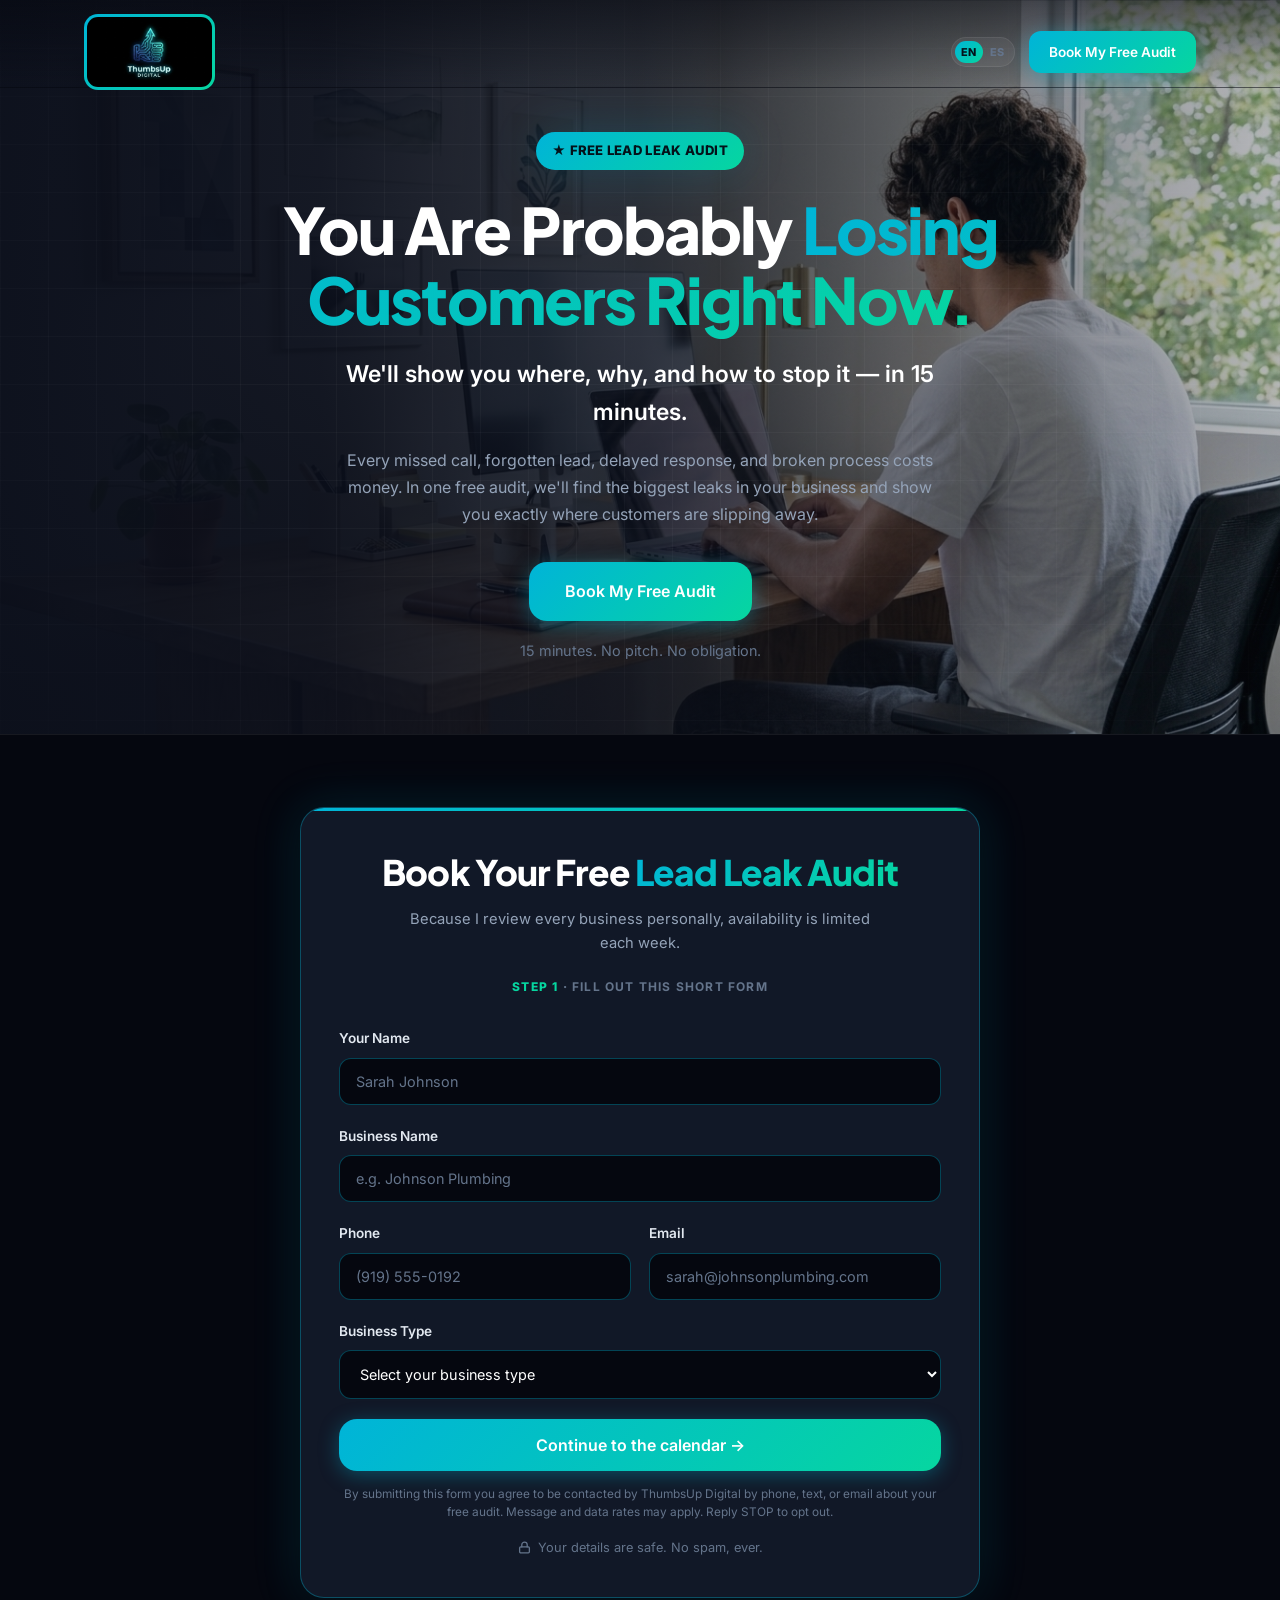
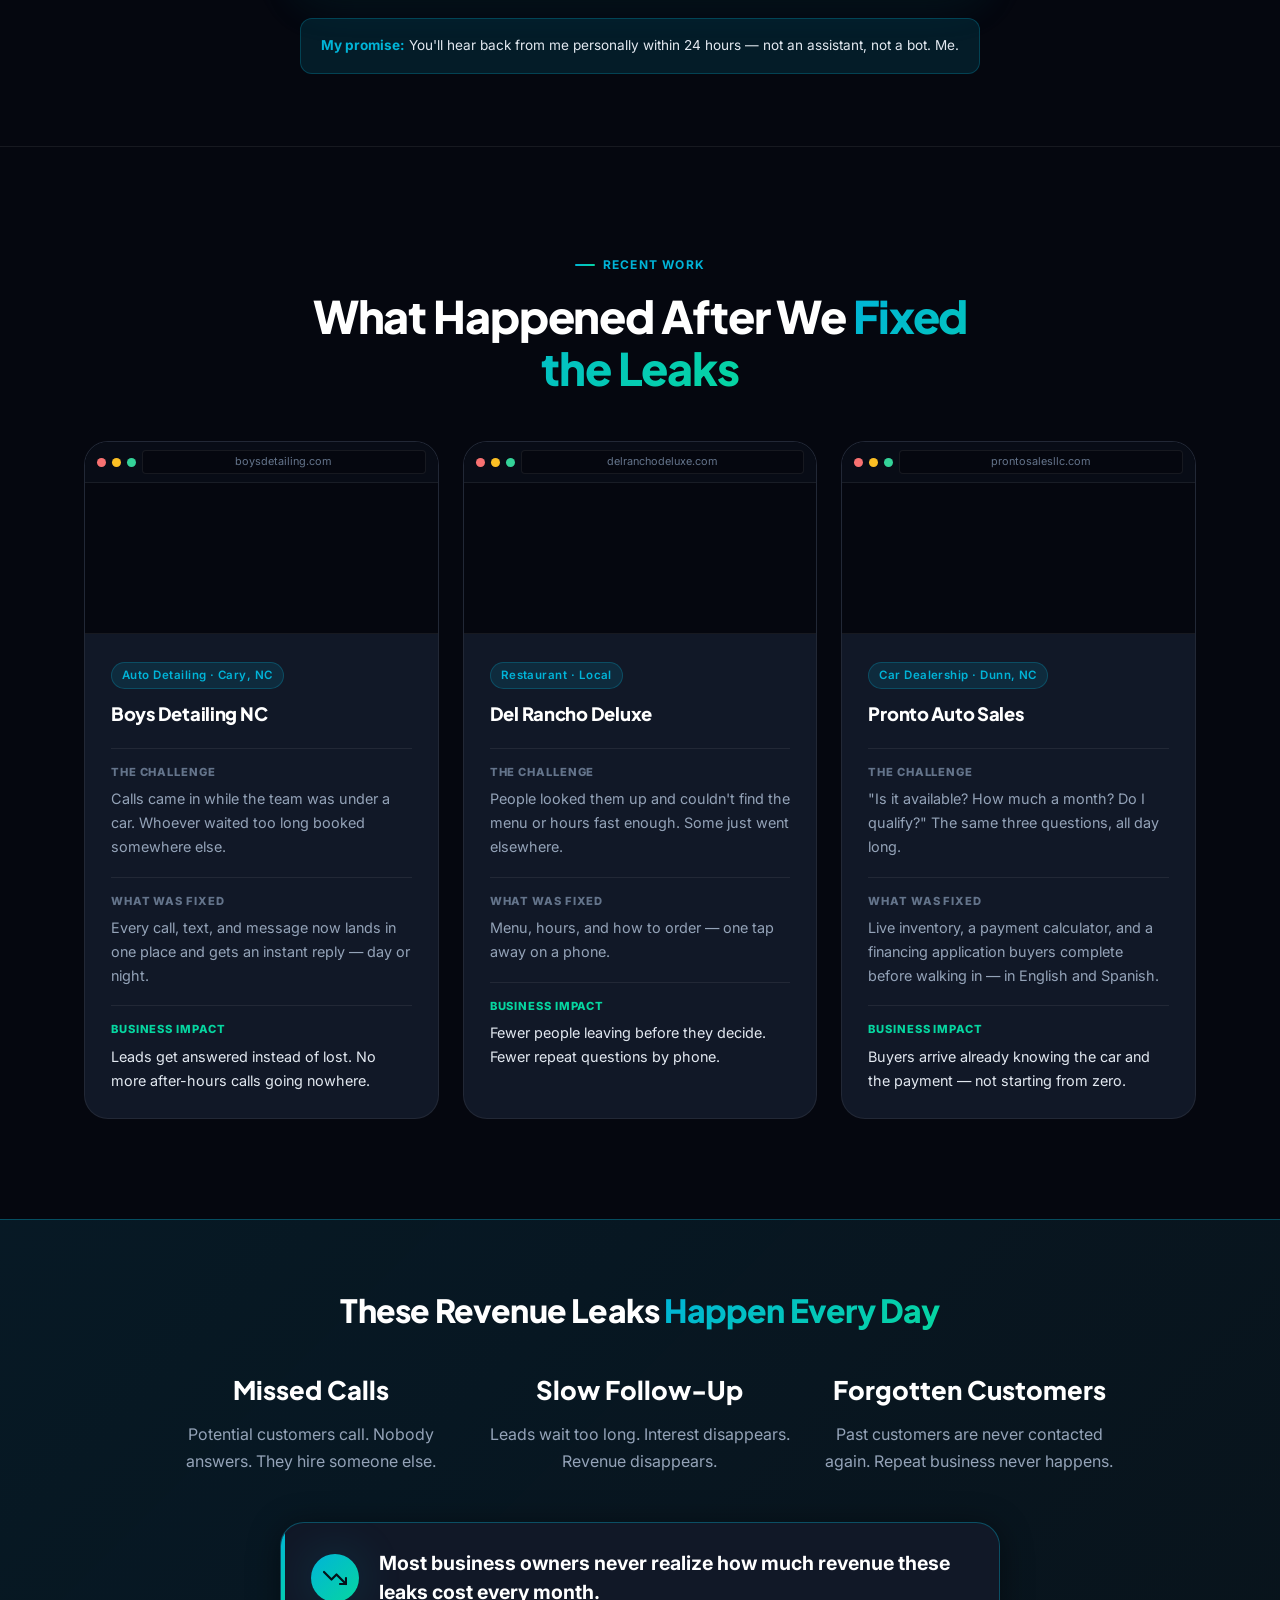
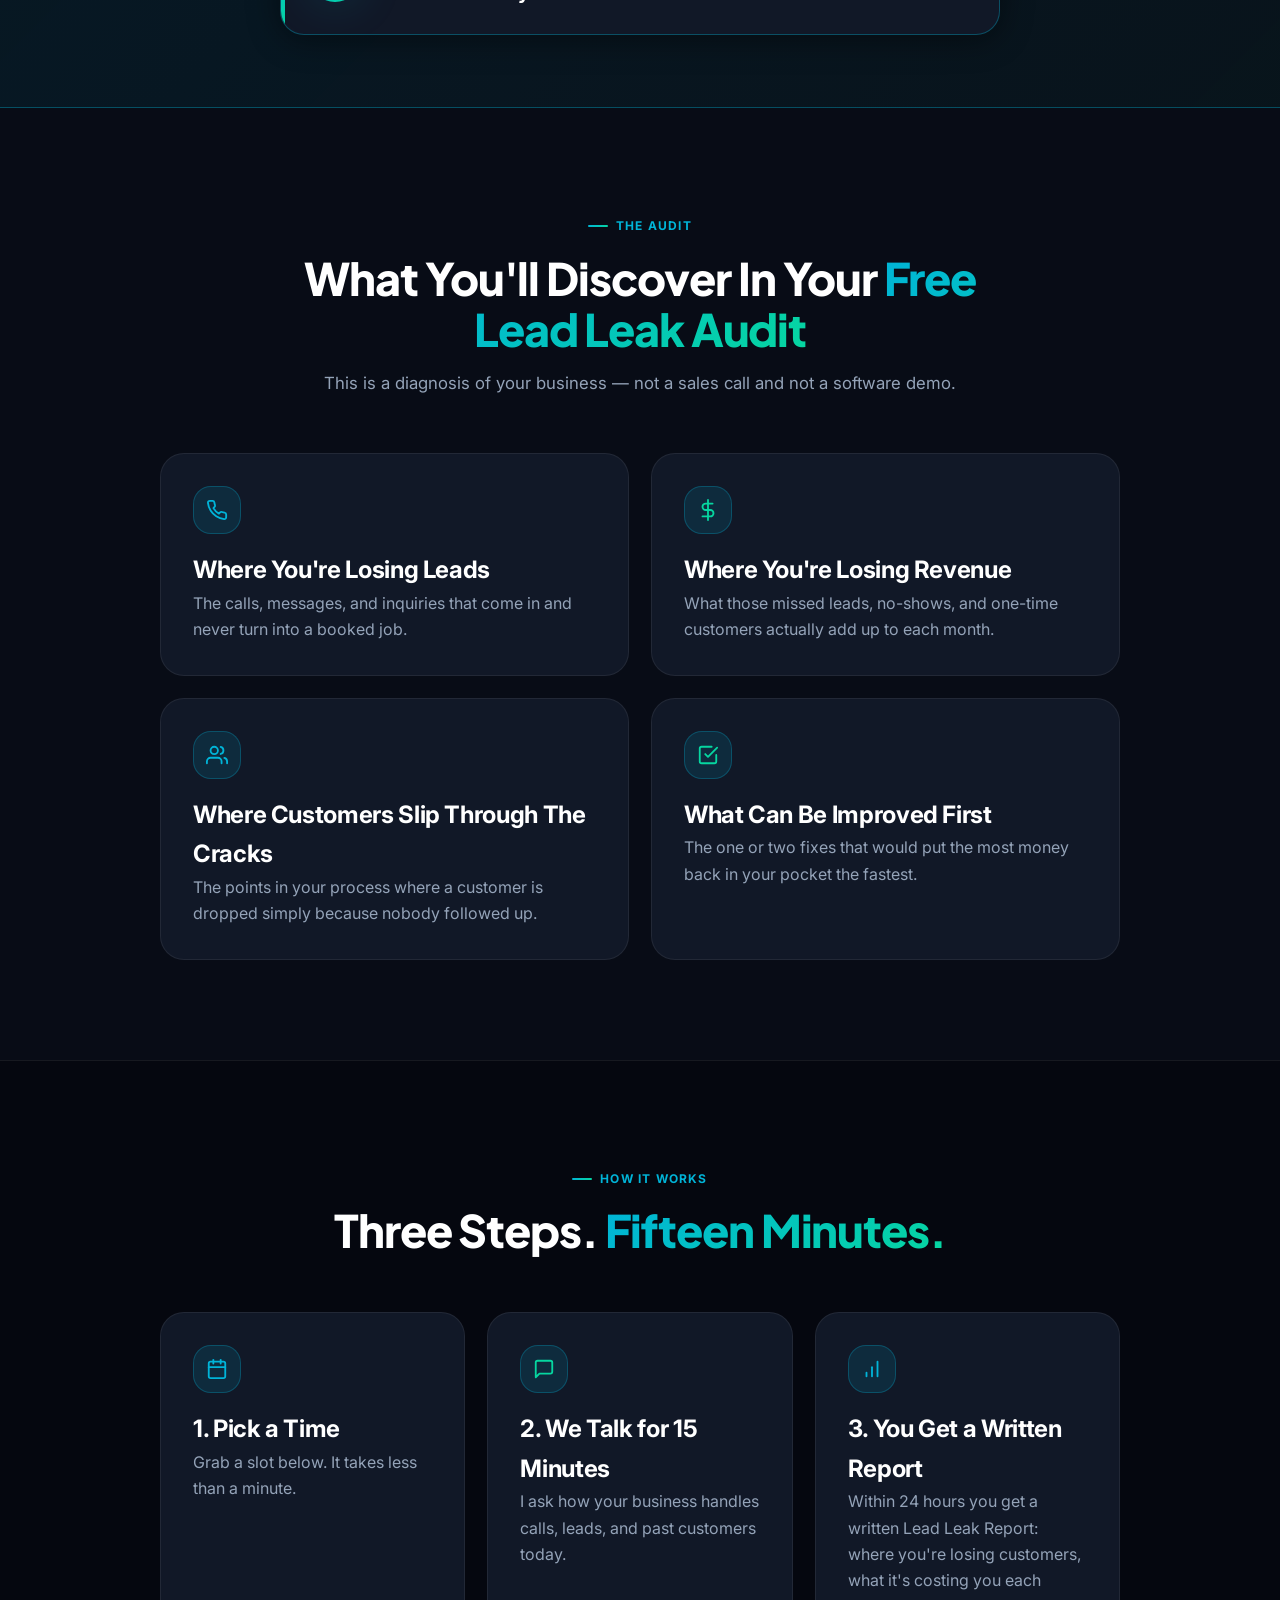
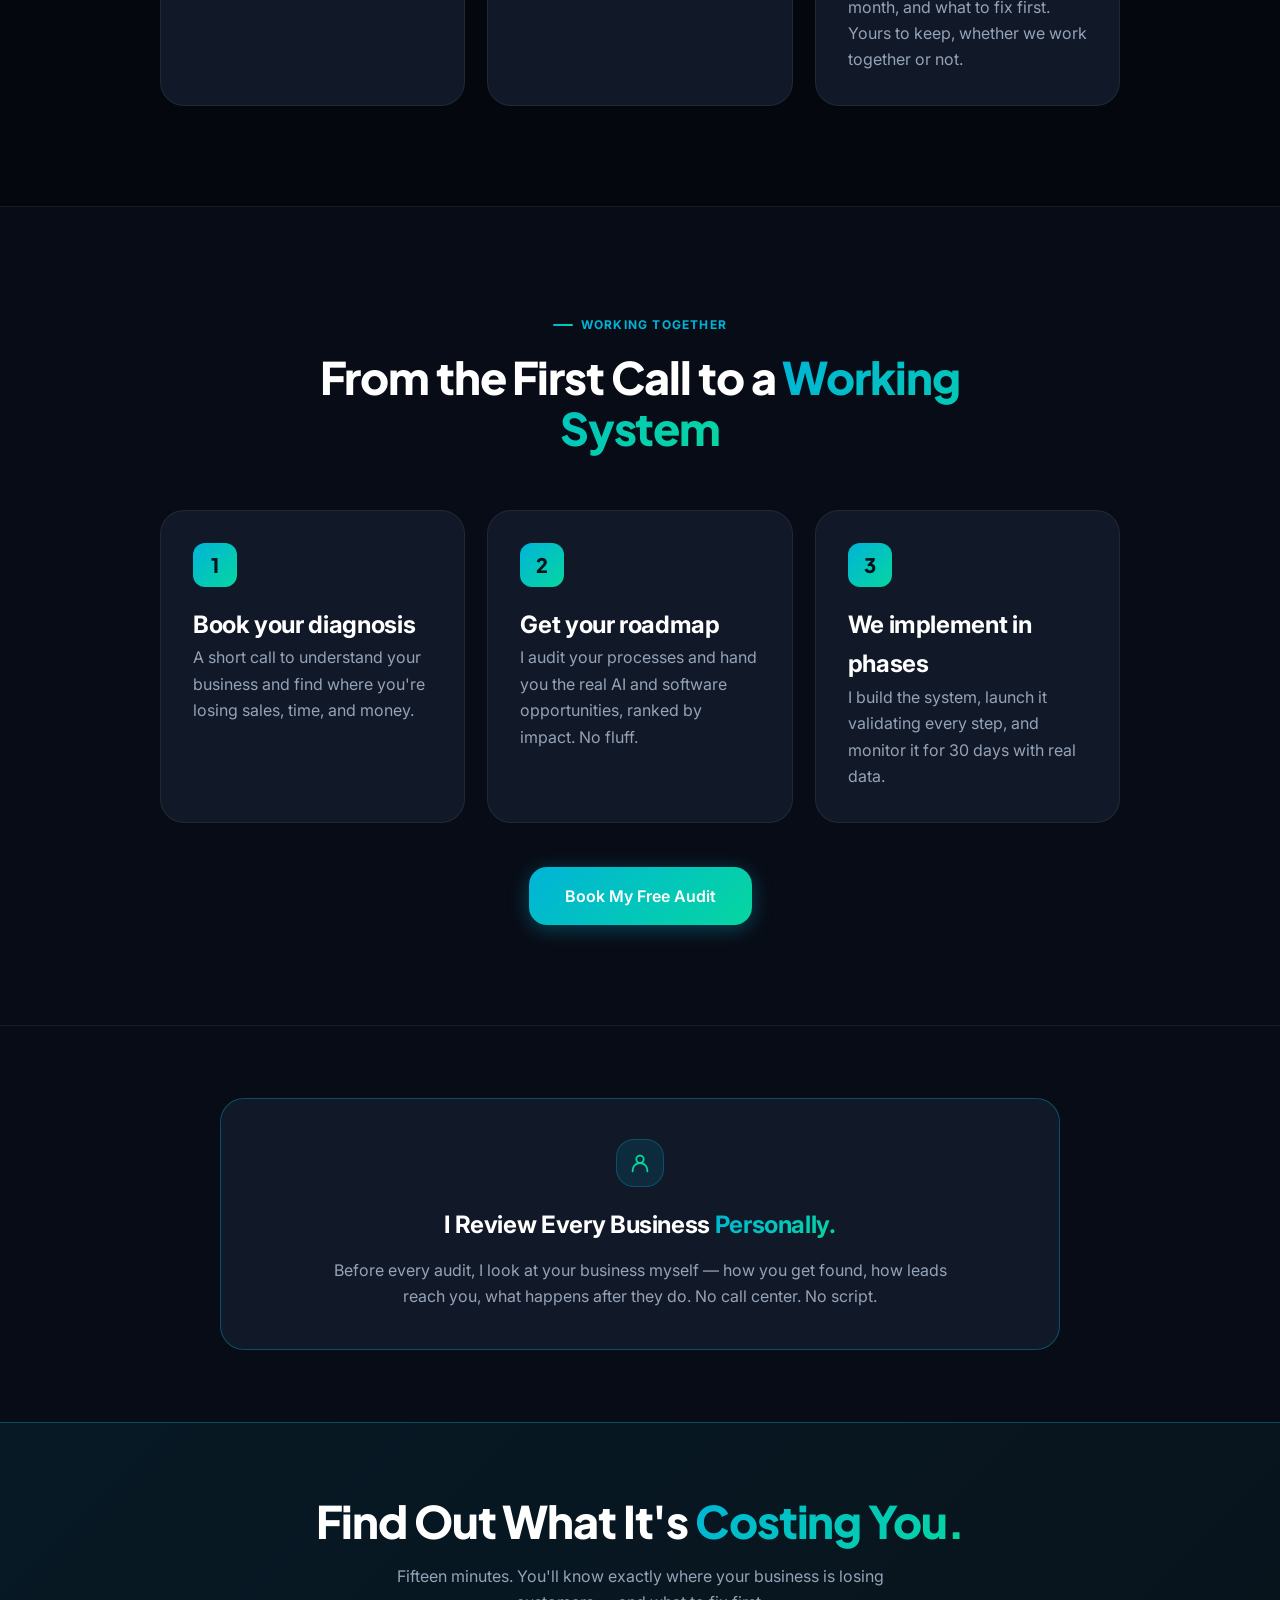
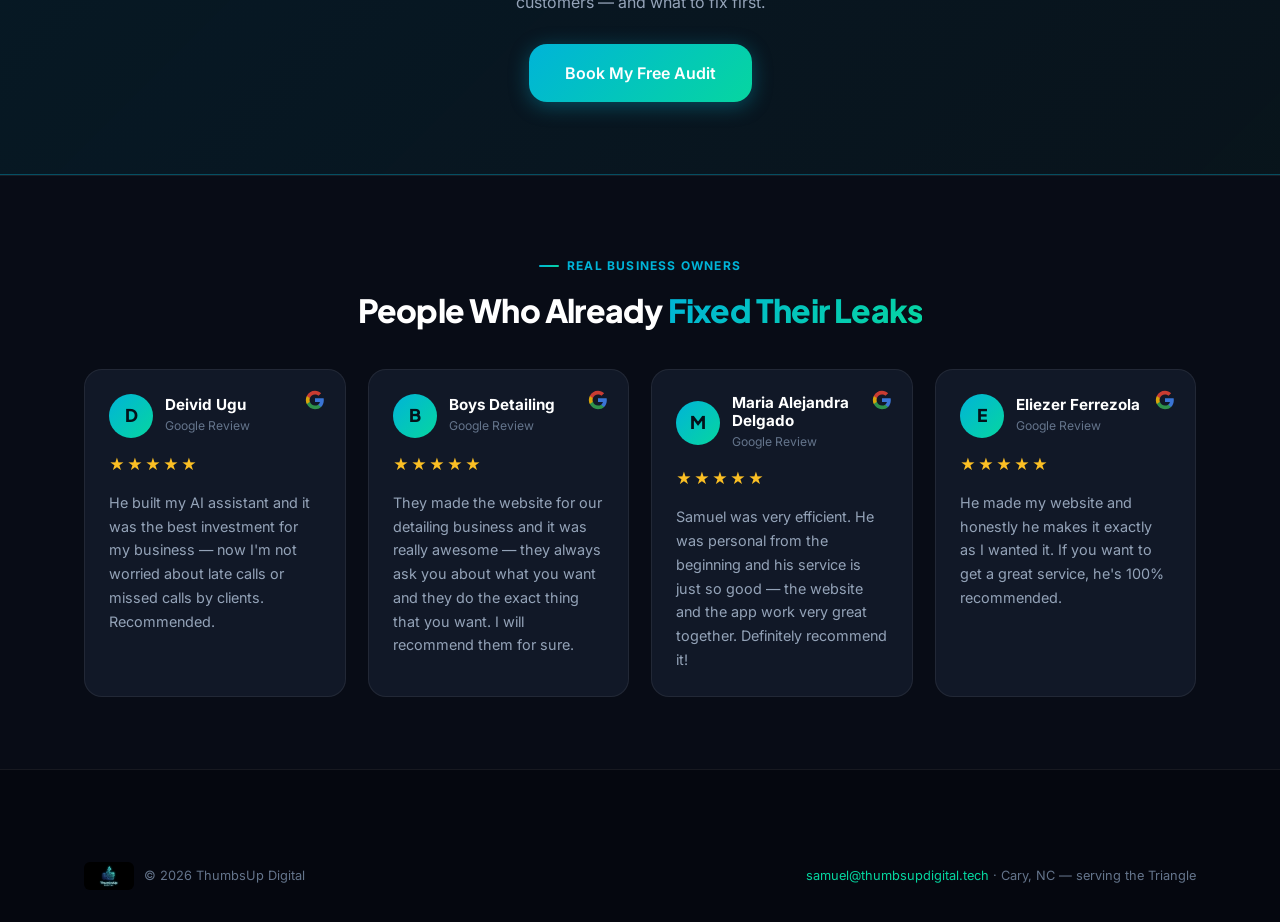
==== commit 9a107490: "Move reviews to the end and promote the leaks closing line - Relocate the testimonial section to the" ====
--- a/index.html
+++ b/index.html
@@ -83,6 +83,36 @@
     .lp-offer-grid { display:grid; grid-template-columns: repeat(3,1fr); gap: 28px; max-width: 960px; margin: 0 auto; }
     .lp-offer-item { text-align:center; }
     .lp-offer-item .num { font-family: var(--font-display); font-size: 1.6rem; font-weight: 800; color: var(--white); margin-bottom: 10px; }
+
+    /* Emphasis callout — closes the leaks section with weight instead of
+       trailing off in another paragraph of body copy. */
+    .lp-callout {
+      display: flex; align-items: center; gap: 20px;
+      max-width: 720px; margin: 48px auto 0; padding: 26px 30px;
+      background: var(--surface);
+      border: 1px solid var(--border-acc);
+      border-radius: var(--r-xl);
+      box-shadow: var(--shadow-card);
+      position: relative; overflow: hidden;
+    }
+    /* Gradient rail down the leading edge. */
+    .lp-callout::before {
+      content: ''; position: absolute; top: 0; bottom: 0; left: 0; width: 4px;
+      background: var(--grad); pointer-events: none;
+    }
+    .lp-callout-icon {
+      flex-shrink: 0; width: 48px; height: 48px; border-radius: 50%;
+      background: var(--grad); display: flex; align-items: center; justify-content: center;
+      box-shadow: var(--shadow-glow);
+    }
+    .lp-callout p {
+      margin: 0; color: var(--white); font-weight: 700;
+      font-size: clamp(1.02rem, 1.9vw, 1.22rem); line-height: 1.5;
+    }
+    @media (max-width: 560px) {
+      .lp-callout { flex-direction: column; text-align: center; gap: 16px; padding: 26px 22px; }
+      .lp-callout::before { top: 0; left: 0; right: 0; bottom: auto; width: auto; height: 4px; }
+    }
 
     /* Numbered step badge */
     .lp-num-badge {
@@ -531,6 +561,175 @@
   </div>
 </section>
 
+<!-- ── The Leaks ────────────────────────────────────────────── -->
+<section class="lp-offer-band section-sm" aria-labelledby="leaks-heading">
+  <div class="container">
+    <div class="section-header fade-up" style="text-align:center;max-width:640px;margin:0 auto 40px;">
+      <h2 class="display-2" id="leaks-heading" style="font-size:clamp(1.5rem,3vw,2rem);" data-i18n="leaks-h2">These Revenue Leaks <span class="gradient-text">Happen Every Day</span></h2>
+    </div>
+    <div class="lp-offer-grid fade-up">
+      <div class="lp-offer-item">
+        <div class="num" data-i18n="leak-1-num">Missed Calls</div>
+        <p data-i18n="leak-1-p">Potential customers call. Nobody answers. They hire someone else.</p>
+      </div>
+      <div class="lp-offer-item">
+        <div class="num" data-i18n="leak-2-num">Slow Follow-Up</div>
+        <p data-i18n="leak-2-p">Leads wait too long. Interest disappears. Revenue disappears.</p>
+      </div>
+      <div class="lp-offer-item">
+        <div class="num" data-i18n="leak-3-num">Forgotten Customers</div>
+        <p data-i18n="leak-3-p">Past customers are never contacted again. Repeat business never happens.</p>
+      </div>
+    </div>
+    <div class="lp-callout fade-up">
+      <div class="lp-callout-icon" aria-hidden="true">
+        <svg width="24" height="24" viewBox="0 0 24 24" fill="none" stroke="#04121A" stroke-width="2.2" stroke-linecap="round" stroke-linejoin="round"><polyline points="23 18 13.5 8.5 8.5 13.5 1 6"/><polyline points="17 18 23 18 23 12"/></svg>
+      </div>
+      <p data-i18n="leaks-foot">Most business owners never realize how much revenue these leaks cost every month.</p>
+    </div>
+  </div>
+</section>
+
+<!-- ── What You'll Discover ─────────────────────────────────── -->
+<section class="section" aria-labelledby="what-heading">
+  <div class="container">
+    <div class="section-header fade-up" style="text-align:center;max-width:680px;margin:0 auto 56px;">
+      <span class="section-label" style="justify-content:center;" data-i18n="discover-label">The Audit</span>
+      <h2 class="display-2" id="what-heading" data-i18n="discover-h2">What You'll Discover In Your <span class="gradient-text">Free Lead Leak Audit</span></h2>
+      <p style="margin-top:14px;" data-i18n="discover-sub">This is a diagnosis of your business — not a sales call and not a software demo.</p>
+    </div>
+
+    <div class="lp-feature-grid fade-up">
+
+      <div class="card">
+        <div class="lp-feature-icon" aria-hidden="true">
+          <svg width="22" height="22" viewBox="0 0 24 24" fill="none" stroke="var(--blue)" stroke-width="2" stroke-linecap="round" stroke-linejoin="round"><path d="M22 16.92v3a2 2 0 01-2.18 2 19.79 19.79 0 01-8.63-3.07 19.5 19.5 0 01-6-6A19.79 19.79 0 012.12 4.18 2 2 0 014.11 2h3a2 2 0 012 1.72c.13.96.36 1.9.68 2.81a2 2 0 01-.45 2.11L8.09 9.91a16 16 0 006 6l1.27-1.27a2 2 0 012.11-.45c.91.32 1.85.55 2.81.68A2 2 0 0122 16.92z"/></svg>
+        </div>
+        <h3 data-i18n="discover-1-h3">Where You're Losing Leads</h3>
+        <p data-i18n="discover-1-p">The calls, messages, and inquiries that come in and never turn into a booked job.</p>
+      </div>
+
+      <div class="card">
+        <div class="lp-feature-icon" aria-hidden="true">
+          <svg width="22" height="22" viewBox="0 0 24 24" fill="none" stroke="var(--teal)" stroke-width="2" stroke-linecap="round" stroke-linejoin="round"><line x1="12" y1="1" x2="12" y2="23"/><path d="M17 5H9.5a3.5 3.5 0 000 7h5a3.5 3.5 0 010 7H6"/></svg>
+        </div>
+        <h3 data-i18n="discover-2-h3">Where You're Losing Revenue</h3>
+        <p data-i18n="discover-2-p">What those missed leads, no-shows, and one-time customers actually add up to each month.</p>
+      </div>
+
+      <div class="card">
+        <div class="lp-feature-icon" aria-hidden="true">
+          <svg width="22" height="22" viewBox="0 0 24 24" fill="none" stroke="var(--blue)" stroke-width="2" stroke-linecap="round" stroke-linejoin="round"><path d="M17 21v-2a4 4 0 00-4-4H5a4 4 0 00-4 4v2"/><circle cx="9" cy="7" r="4"/><path d="M23 21v-2a4 4 0 00-3-3.87"/><path d="M16 3.13a4 4 0 010 7.75"/></svg>
+        </div>
+        <h3 data-i18n="discover-3-h3">Where Customers Slip Through The Cracks</h3>
+        <p data-i18n="discover-3-p">The points in your process where a customer is dropped simply because nobody followed up.</p>
+      </div>
+
+      <div class="card">
+        <div class="lp-feature-icon" aria-hidden="true">
+          <svg width="22" height="22" viewBox="0 0 24 24" fill="none" stroke="var(--teal)" stroke-width="2" stroke-linecap="round" stroke-linejoin="round"><path d="M9 11l3 3L22 4"/><path d="M21 12v7a2 2 0 01-2 2H5a2 2 0 01-2-2V5a2 2 0 012-2h11"/></svg>
+        </div>
+        <h3 data-i18n="discover-4-h3">What Can Be Improved First</h3>
+        <p data-i18n="discover-4-p">The one or two fixes that would put the most money back in your pocket the fastest.</p>
+      </div>
+
+    </div>
+  </div>
+</section>
+
+<!-- ── How It Works ─────────────────────────────────────────── -->
+<section class="section" style="background:var(--bg-0);border-top:1px solid var(--border);" aria-labelledby="how-heading">
+  <div class="container">
+    <div class="section-header fade-up" style="text-align:center;max-width:680px;margin:0 auto 56px;">
+      <span class="section-label" style="justify-content:center;" data-i18n="how-label">How It Works</span>
+      <h2 class="display-2" id="how-heading" data-i18n="how-h2">Three Steps. <span class="gradient-text">Fifteen Minutes.</span></h2>
+    </div>
+
+    <div class="lp-feature-grid lp-grid-3 fade-up">
+      <div class="card">
+        <div class="lp-feature-icon" aria-hidden="true">
+          <svg width="22" height="22" viewBox="0 0 24 24" fill="none" stroke="var(--blue)" stroke-width="2" stroke-linecap="round" stroke-linejoin="round"><rect x="3" y="4" width="18" height="18" rx="2"/><line x1="16" y1="2" x2="16" y2="6"/><line x1="8" y1="2" x2="8" y2="6"/><line x1="3" y1="10" x2="21" y2="10"/></svg>
+        </div>
+        <h3 data-i18n="how-1-h3">1. Pick a Time</h3>
+        <p data-i18n="how-1-p">Grab a slot below. It takes less than a minute.</p>
+      </div>
+      <div class="card">
+        <div class="lp-feature-icon" aria-hidden="true">
+          <svg width="22" height="22" viewBox="0 0 24 24" fill="none" stroke="var(--teal)" stroke-width="2" stroke-linecap="round" stroke-linejoin="round"><path d="M21 15a2 2 0 01-2 2H7l-4 4V5a2 2 0 012-2h14a2 2 0 012 2z"/></svg>
+        </div>
+        <h3 data-i18n="how-2-h3">2. We Talk for 15 Minutes</h3>
+        <p data-i18n="how-2-p">I ask how your business handles calls, leads, and past customers today.</p>
+      </div>
+      <div class="card">
+        <div class="lp-feature-icon" aria-hidden="true">
+          <svg width="22" height="22" viewBox="0 0 24 24" fill="none" stroke="var(--blue)" stroke-width="2" stroke-linecap="round" stroke-linejoin="round"><path d="M12 20V10"/><path d="M18 20V4"/><path d="M6 20v-4"/></svg>
+        </div>
+        <h3 data-i18n="how-3-h3">3. You Get a Written Report</h3>
+        <p data-i18n="how-3-p">Within 24 hours you get a written Lead Leak Report: where you're losing customers, what it's costing you each month, and what to fix first. Yours to keep, whether we work together or not.</p>
+      </div>
+    </div>
+  </div>
+</section>
+
+<!-- ── From the First Call to a Working System ──────────────── -->
+<section class="section" style="border-top:1px solid var(--border);" aria-labelledby="flow-heading">
+  <div class="container">
+    <div class="section-header fade-up" style="text-align:center;max-width:720px;margin:0 auto 56px;">
+      <span class="section-label" style="justify-content:center;" data-i18n="flow-label">Working Together</span>
+      <h2 class="display-2" id="flow-heading" data-i18n="flow-h2">From the First Call to a <span class="gradient-text">Working System</span></h2>
+    </div>
+
+    <div class="lp-feature-grid lp-grid-3 fade-up">
+      <div class="card">
+        <div class="lp-num-badge" aria-hidden="true">1</div>
+        <h3 data-i18n="flow-1-h3">Book your diagnosis</h3>
+        <p data-i18n="flow-1-p">A short call to understand your business and find where you're losing sales, time, and money.</p>
+      </div>
+      <div class="card">
+        <div class="lp-num-badge" aria-hidden="true">2</div>
+        <h3 data-i18n="flow-2-h3">Get your roadmap</h3>
+        <p data-i18n="flow-2-p">I audit your processes and hand you the real AI and software opportunities, ranked by impact. No fluff.</p>
+      </div>
+      <div class="card">
+        <div class="lp-num-badge" aria-hidden="true">3</div>
+        <h3 data-i18n="flow-3-h3">We implement in phases</h3>
+        <p data-i18n="flow-3-p">I build the system, launch it validating every step, and monitor it for 30 days with real data.</p>
+      </div>
+    </div>
+
+    <div class="fade-up" style="text-align:center;margin-top:44px;">
+      <a href="#start" class="btn btn-primary btn-lg" data-i18n="flow-cta">Book My Free Audit</a>
+    </div>
+  </div>
+</section>
+
+<!-- ── Why Me + Scarcity ────────────────────────────────────── -->
+<section class="section-sm" style="border-top:1px solid var(--border);">
+  <div class="container">
+    <div class="card fade-up" style="max-width:840px;margin:0 auto;text-align:center;border-color:var(--border-acc);padding:40px 32px;">
+      <div class="lp-feature-icon" aria-hidden="true" style="margin:0 auto 18px;">
+        <svg width="22" height="22" viewBox="0 0 24 24" fill="none" stroke="var(--teal)" stroke-width="2" stroke-linecap="round" stroke-linejoin="round"><circle cx="12" cy="8" r="4"/><path d="M4 21v-1a8 8 0 0116 0v1"/></svg>
+      </div>
+      <h3 style="margin-bottom:12px;" data-i18n="whyme-h3">I Review Every Business <span class="gradient-text">Personally.</span></h3>
+      <p style="max-width:640px;margin:0 auto;" data-i18n="whyme-p">
+        Before every audit, I look at your business myself — how you get found, how leads reach you,
+        what happens after they do. No call center. No script.
+      </p>
+    </div>
+  </div>
+</section>
+
+<!-- ── Final CTA ────────────────────────────────────────────── -->
+<section class="section-sm" style="background:var(--grad-card);border-top:1px solid var(--border-acc);border-bottom:1px solid var(--border-acc);">
+  <div class="container" style="text-align:center;max-width:720px;">
+    <h2 class="display-2 fade-up" data-i18n="final-h2">Find Out What It's <span class="gradient-text">Costing You.</span></h2>
+    <p class="fade-up" style="margin:16px auto 0;max-width:560px;" data-i18n="final-p">Fifteen minutes. You'll know exactly where your business is losing customers — and what to fix first.</p>
+    <div class="fade-up" style="margin-top:28px;">
+      <a href="#start" class="btn btn-primary btn-lg" data-i18n="final-cta">Book My Free Audit</a>
+    </div>
+  </div>
+</section>
+
 <!-- ── Trust ────────────────────────────────────────────────── -->
 <section class="section-sm" style="border-top:1px solid var(--border);" aria-labelledby="reviews-heading">
   <div class="container">
@@ -593,172 +792,6 @@
         <p class="lp-review-text" data-i18n="review3-text">He made my website and honestly he makes it exactly as I wanted it. If you want to get a great service, he's 100% recommended.</p>
       </div>
 
-    </div>
-  </div>
-</section>
-
-<!-- ── The Leaks ────────────────────────────────────────────── -->
-<section class="lp-offer-band section-sm" aria-labelledby="leaks-heading">
-  <div class="container">
-    <div class="section-header fade-up" style="text-align:center;max-width:640px;margin:0 auto 40px;">
-      <h2 class="display-2" id="leaks-heading" style="font-size:clamp(1.5rem,3vw,2rem);" data-i18n="leaks-h2">These Revenue Leaks <span class="gradient-text">Happen Every Day</span></h2>
-    </div>
-    <div class="lp-offer-grid fade-up">
-      <div class="lp-offer-item">
-        <div class="num" data-i18n="leak-1-num">Missed Calls</div>
-        <p data-i18n="leak-1-p">Potential customers call. Nobody answers. They hire someone else.</p>
-      </div>
-      <div class="lp-offer-item">
-        <div class="num" data-i18n="leak-2-num">Slow Follow-Up</div>
-        <p data-i18n="leak-2-p">Leads wait too long. Interest disappears. Revenue disappears.</p>
-      </div>
-      <div class="lp-offer-item">
-        <div class="num" data-i18n="leak-3-num">Forgotten Customers</div>
-        <p data-i18n="leak-3-p">Past customers are never contacted again. Repeat business never happens.</p>
-      </div>
-    </div>
-    <p class="fade-up" style="text-align:center;max-width:620px;margin:36px auto 0;color:var(--white);font-weight:600;" data-i18n="leaks-foot">
-      Most business owners never realize how much revenue these leaks cost every month.
-    </p>
-  </div>
-</section>
-
-<!-- ── What You'll Discover ─────────────────────────────────── -->
-<section class="section" aria-labelledby="what-heading">
-  <div class="container">
-    <div class="section-header fade-up" style="text-align:center;max-width:680px;margin:0 auto 56px;">
-      <span class="section-label" style="justify-content:center;" data-i18n="discover-label">The Audit</span>
-      <h2 class="display-2" id="what-heading" data-i18n="discover-h2">What You'll Discover In Your <span class="gradient-text">Free Lead Leak Audit</span></h2>
-      <p style="margin-top:14px;" data-i18n="discover-sub">This is a diagnosis of your business — not a sales call and not a software demo.</p>
-    </div>
-
-    <div class="lp-feature-grid fade-up">
-
-      <div class="card">
-        <div class="lp-feature-icon" aria-hidden="true">
-          <svg width="22" height="22" viewBox="0 0 24 24" fill="none" stroke="var(--blue)" stroke-width="2" stroke-linecap="round" stroke-linejoin="round"><path d="M22 16.92v3a2 2 0 01-2.18 2 19.79 19.79 0 01-8.63-3.07 19.5 19.5 0 01-6-6A19.79 19.79 0 012.12 4.18 2 2 0 014.11 2h3a2 2 0 012 1.72c.13.96.36 1.9.68 2.81a2 2 0 01-.45 2.11L8.09 9.91a16 16 0 006 6l1.27-1.27a2 2 0 012.11-.45c.91.32 1.85.55 2.81.68A2 2 0 0122 16.92z"/></svg>
-        </div>
-        <h3 data-i18n="discover-1-h3">Where You're Losing Leads</h3>
-        <p data-i18n="discover-1-p">The calls, messages, and inquiries that come in and never turn into a booked job.</p>
-      </div>
-
-      <div class="card">
-        <div class="lp-feature-icon" aria-hidden="true">
-          <svg width="22" height="22" viewBox="0 0 24 24" fill="none" stroke="var(--teal)" stroke-width="2" stroke-linecap="round" stroke-linejoin="round"><line x1="12" y1="1" x2="12" y2="23"/><path d="M17 5H9.5a3.5 3.5 0 000 7h5a3.5 3.5 0 010 7H6"/></svg>
-        </div>
-        <h3 data-i18n="discover-2-h3">Where You're Losing Revenue</h3>
-        <p data-i18n="discover-2-p">What those missed leads, no-shows, and one-time customers actually add up to each month.</p>
-      </div>
-
-      <div class="card">
-        <div class="lp-feature-icon" aria-hidden="true">
-          <svg width="22" height="22" viewBox="0 0 24 24" fill="none" stroke="var(--blue)" stroke-width="2" stroke-linecap="round" stroke-linejoin="round"><path d="M17 21v-2a4 4 0 00-4-4H5a4 4 0 00-4 4v2"/><circle cx="9" cy="7" r="4"/><path d="M23 21v-2a4 4 0 00-3-3.87"/><path d="M16 3.13a4 4 0 010 7.75"/></svg>
-        </div>
-        <h3 data-i18n="discover-3-h3">Where Customers Slip Through The Cracks</h3>
-        <p data-i18n="discover-3-p">The points in your process where a customer is dropped simply because nobody followed up.</p>
-      </div>
-
-      <div class="card">
-        <div class="lp-feature-icon" aria-hidden="true">
-          <svg width="22" height="22" viewBox="0 0 24 24" fill="none" stroke="var(--teal)" stroke-width="2" stroke-linecap="round" stroke-linejoin="round"><path d="M9 11l3 3L22 4"/><path d="M21 12v7a2 2 0 01-2 2H5a2 2 0 01-2-2V5a2 2 0 012-2h11"/></svg>
-        </div>
-        <h3 data-i18n="discover-4-h3">What Can Be Improved First</h3>
-        <p data-i18n="discover-4-p">The one or two fixes that would put the most money back in your pocket the fastest.</p>
-      </div>
-
-    </div>
-  </div>
-</section>
-
-<!-- ── How It Works ─────────────────────────────────────────── -->
-<section class="section" style="background:var(--bg-0);border-top:1px solid var(--border);" aria-labelledby="how-heading">
-  <div class="container">
-    <div class="section-header fade-up" style="text-align:center;max-width:680px;margin:0 auto 56px;">
-      <span class="section-label" style="justify-content:center;" data-i18n="how-label">How It Works</span>
-      <h2 class="display-2" id="how-heading" data-i18n="how-h2">Three Steps. <span class="gradient-text">Fifteen Minutes.</span></h2>
-    </div>
-
-    <div class="lp-feature-grid lp-grid-3 fade-up">
-      <div class="card">
-        <div class="lp-feature-icon" aria-hidden="true">
-          <svg width="22" height="22" viewBox="0 0 24 24" fill="none" stroke="var(--blue)" stroke-width="2" stroke-linecap="round" stroke-linejoin="round"><rect x="3" y="4" width="18" height="18" rx="2"/><line x1="16" y1="2" x2="16" y2="6"/><line x1="8" y1="2" x2="8" y2="6"/><line x1="3" y1="10" x2="21" y2="10"/></svg>
-        </div>
-        <h3 data-i18n="how-1-h3">1. Pick a Time</h3>
-        <p data-i18n="how-1-p">Grab a slot below. It takes less than a minute.</p>
-      </div>
-      <div class="card">
-        <div class="lp-feature-icon" aria-hidden="true">
-          <svg width="22" height="22" viewBox="0 0 24 24" fill="none" stroke="var(--teal)" stroke-width="2" stroke-linecap="round" stroke-linejoin="round"><path d="M21 15a2 2 0 01-2 2H7l-4 4V5a2 2 0 012-2h14a2 2 0 012 2z"/></svg>
-        </div>
-        <h3 data-i18n="how-2-h3">2. We Talk for 15 Minutes</h3>
-        <p data-i18n="how-2-p">I ask how your business handles calls, leads, and past customers today.</p>
-      </div>
-      <div class="card">
-        <div class="lp-feature-icon" aria-hidden="true">
-          <svg width="22" height="22" viewBox="0 0 24 24" fill="none" stroke="var(--blue)" stroke-width="2" stroke-linecap="round" stroke-linejoin="round"><path d="M12 20V10"/><path d="M18 20V4"/><path d="M6 20v-4"/></svg>
-        </div>
-        <h3 data-i18n="how-3-h3">3. You Get a Written Report</h3>
-        <p data-i18n="how-3-p">Within 24 hours you get a written Lead Leak Report: where you're losing customers, what it's costing you each month, and what to fix first. Yours to keep, whether we work together or not.</p>
-      </div>
-    </div>
-  </div>
-</section>
-
-<!-- ── From the First Call to a Working System ──────────────── -->
-<section class="section" style="border-top:1px solid var(--border);" aria-labelledby="flow-heading">
-  <div class="container">
-    <div class="section-header fade-up" style="text-align:center;max-width:720px;margin:0 auto 56px;">
-      <span class="section-label" style="justify-content:center;" data-i18n="flow-label">Working Together</span>
-      <h2 class="display-2" id="flow-heading" data-i18n="flow-h2">From the First Call to a <span class="gradient-text">Working System</span></h2>
-    </div>
-
-    <div class="lp-feature-grid lp-grid-3 fade-up">
-      <div class="card">
-        <div class="lp-num-badge" aria-hidden="true">1</div>
-        <h3 data-i18n="flow-1-h3">Book your diagnosis</h3>
-        <p data-i18n="flow-1-p">A short call to understand your business and find where you're losing sales, time, and money.</p>
-      </div>
-      <div class="card">
-        <div class="lp-num-badge" aria-hidden="true">2</div>
-        <h3 data-i18n="flow-2-h3">Get your roadmap</h3>
-        <p data-i18n="flow-2-p">I audit your processes and hand you the real AI and software opportunities, ranked by impact. No fluff.</p>
-      </div>
-      <div class="card">
-        <div class="lp-num-badge" aria-hidden="true">3</div>
-        <h3 data-i18n="flow-3-h3">We implement in phases</h3>
-        <p data-i18n="flow-3-p">I build the system, launch it validating every step, and monitor it for 30 days with real data.</p>
-      </div>
-    </div>
-
-    <div class="fade-up" style="text-align:center;margin-top:44px;">
-      <a href="#start" class="btn btn-primary btn-lg" data-i18n="flow-cta">Book My Free Audit</a>
-    </div>
-  </div>
-</section>
-
-<!-- ── Why Me + Scarcity ────────────────────────────────────── -->
-<section class="section-sm" style="border-top:1px solid var(--border);">
-  <div class="container">
-    <div class="card fade-up" style="max-width:840px;margin:0 auto;text-align:center;border-color:var(--border-acc);padding:40px 32px;">
-      <div class="lp-feature-icon" aria-hidden="true" style="margin:0 auto 18px;">
-        <svg width="22" height="22" viewBox="0 0 24 24" fill="none" stroke="var(--teal)" stroke-width="2" stroke-linecap="round" stroke-linejoin="round"><circle cx="12" cy="8" r="4"/><path d="M4 21v-1a8 8 0 0116 0v1"/></svg>
-      </div>
-      <h3 style="margin-bottom:12px;" data-i18n="whyme-h3">I Review Every Business <span class="gradient-text">Personally.</span></h3>
-      <p style="max-width:640px;margin:0 auto;" data-i18n="whyme-p">
-        Before every audit, I look at your business myself — how you get found, how leads reach you,
-        what happens after they do. No call center. No script.
-      </p>
-    </div>
-  </div>
-</section>
-
-<!-- ── Final CTA ────────────────────────────────────────────── -->
-<section class="section-sm" style="background:var(--grad-card);border-top:1px solid var(--border-acc);border-bottom:1px solid var(--border-acc);">
-  <div class="container" style="text-align:center;max-width:720px;">
-    <h2 class="display-2 fade-up" data-i18n="final-h2">Find Out What It's <span class="gradient-text">Costing You.</span></h2>
-    <p class="fade-up" style="margin:16px auto 0;max-width:560px;" data-i18n="final-p">Fifteen minutes. You'll know exactly where your business is losing customers — and what to fix first.</p>
-    <div class="fade-up" style="margin-top:28px;">
-      <a href="#start" class="btn btn-primary btn-lg" data-i18n="final-cta">Book My Free Audit</a>
     </div>
   </div>
 </section>
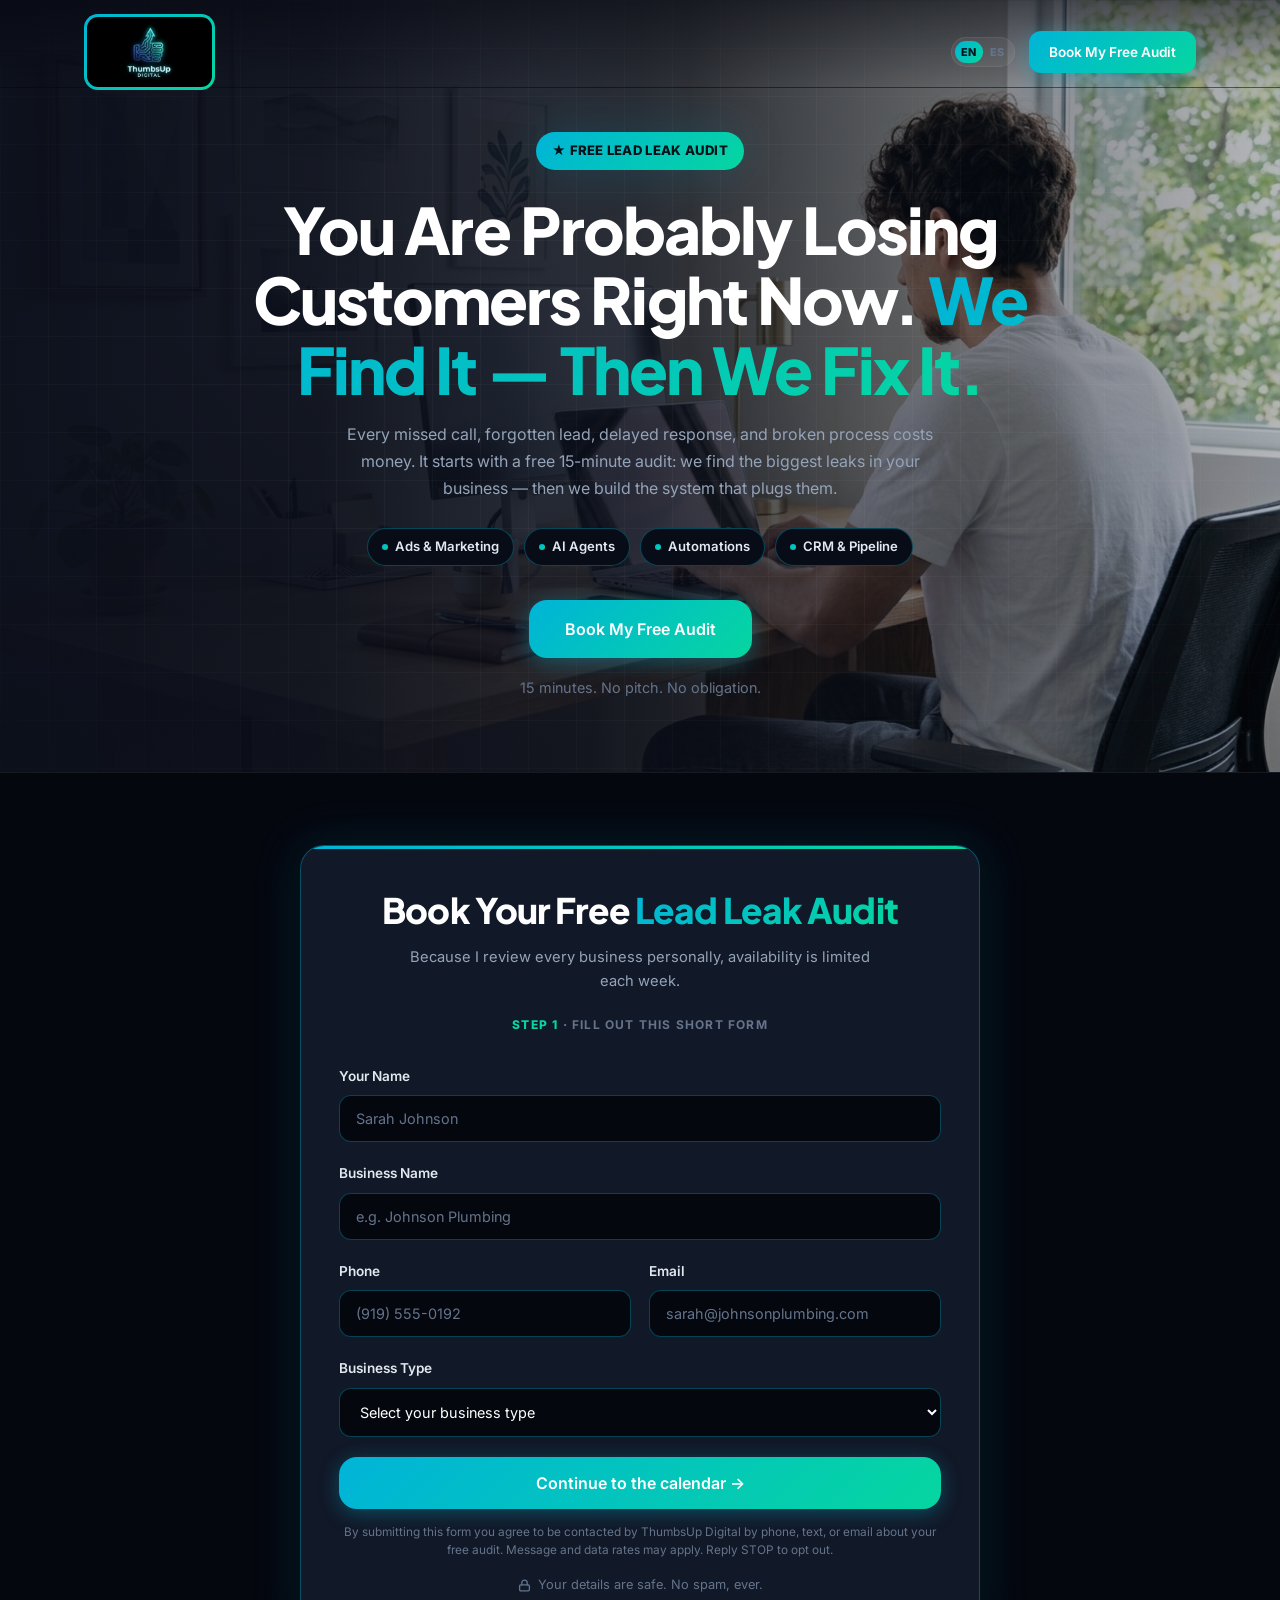
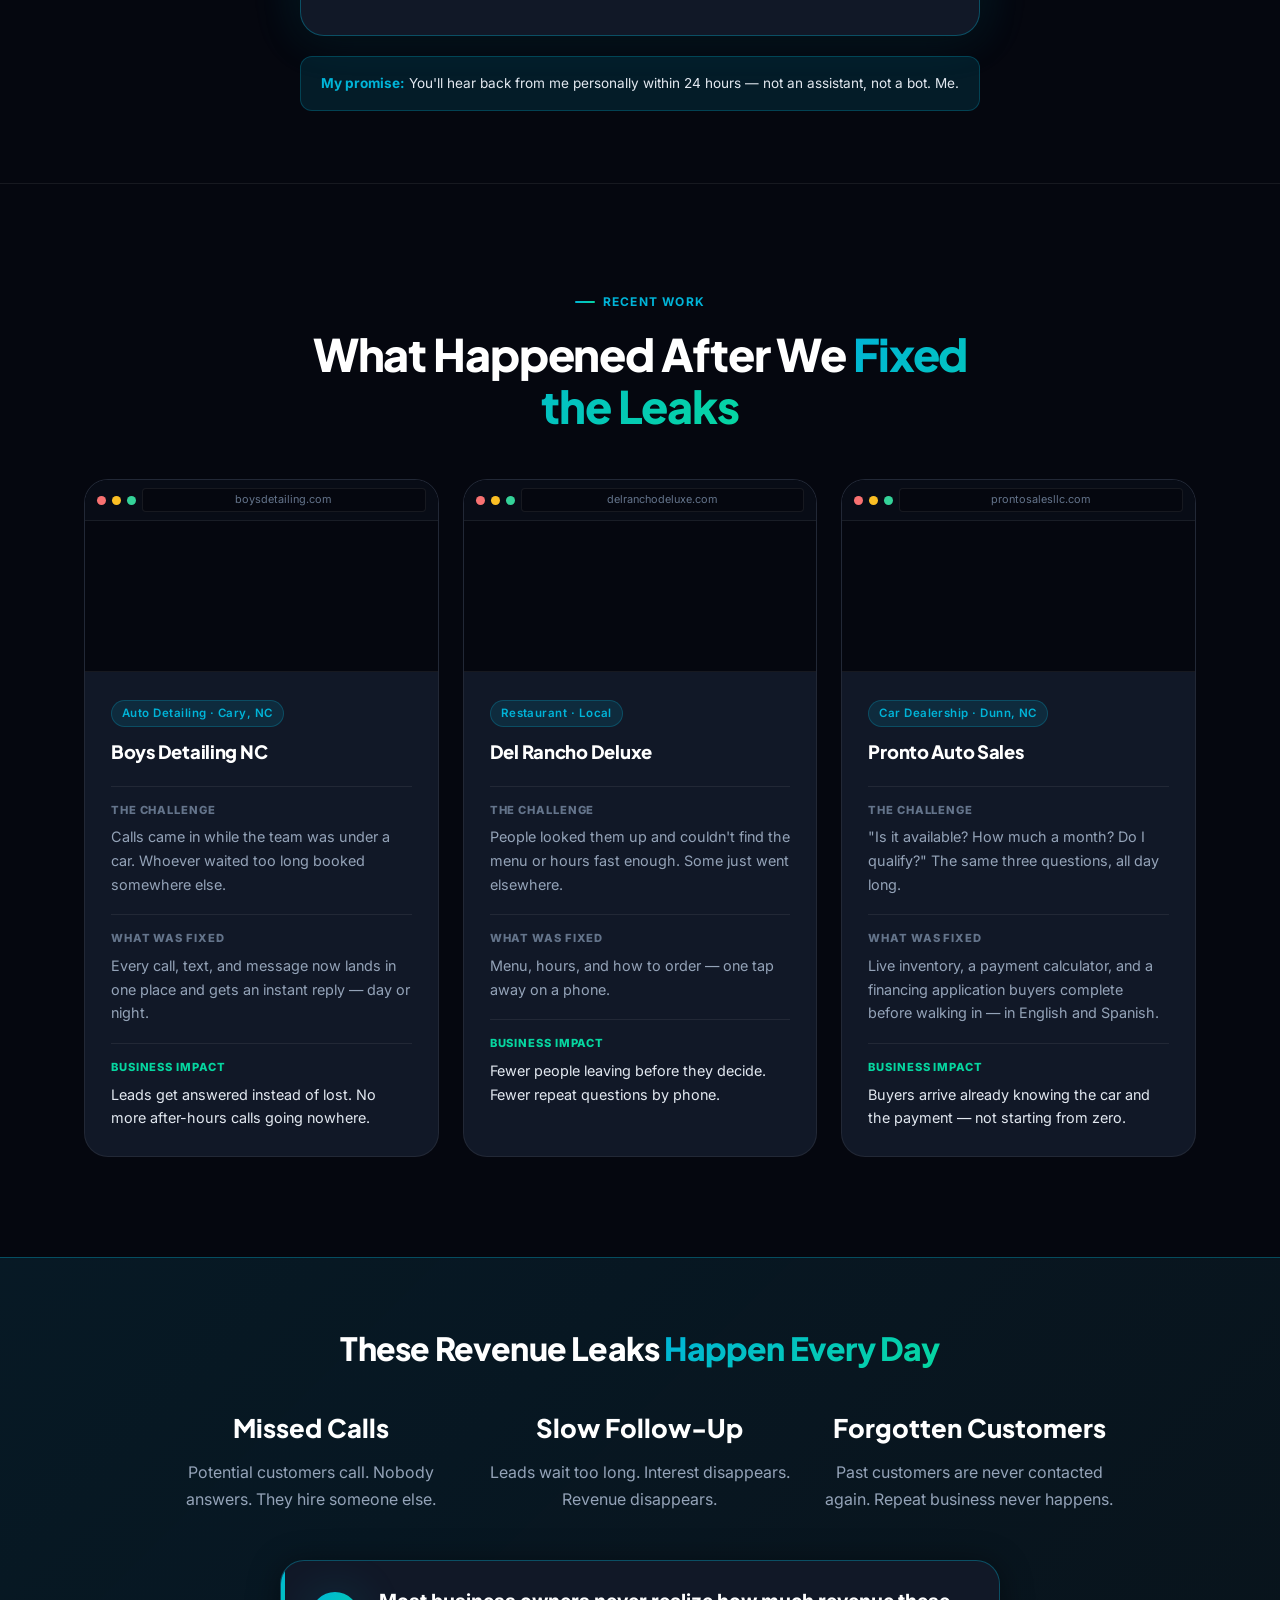
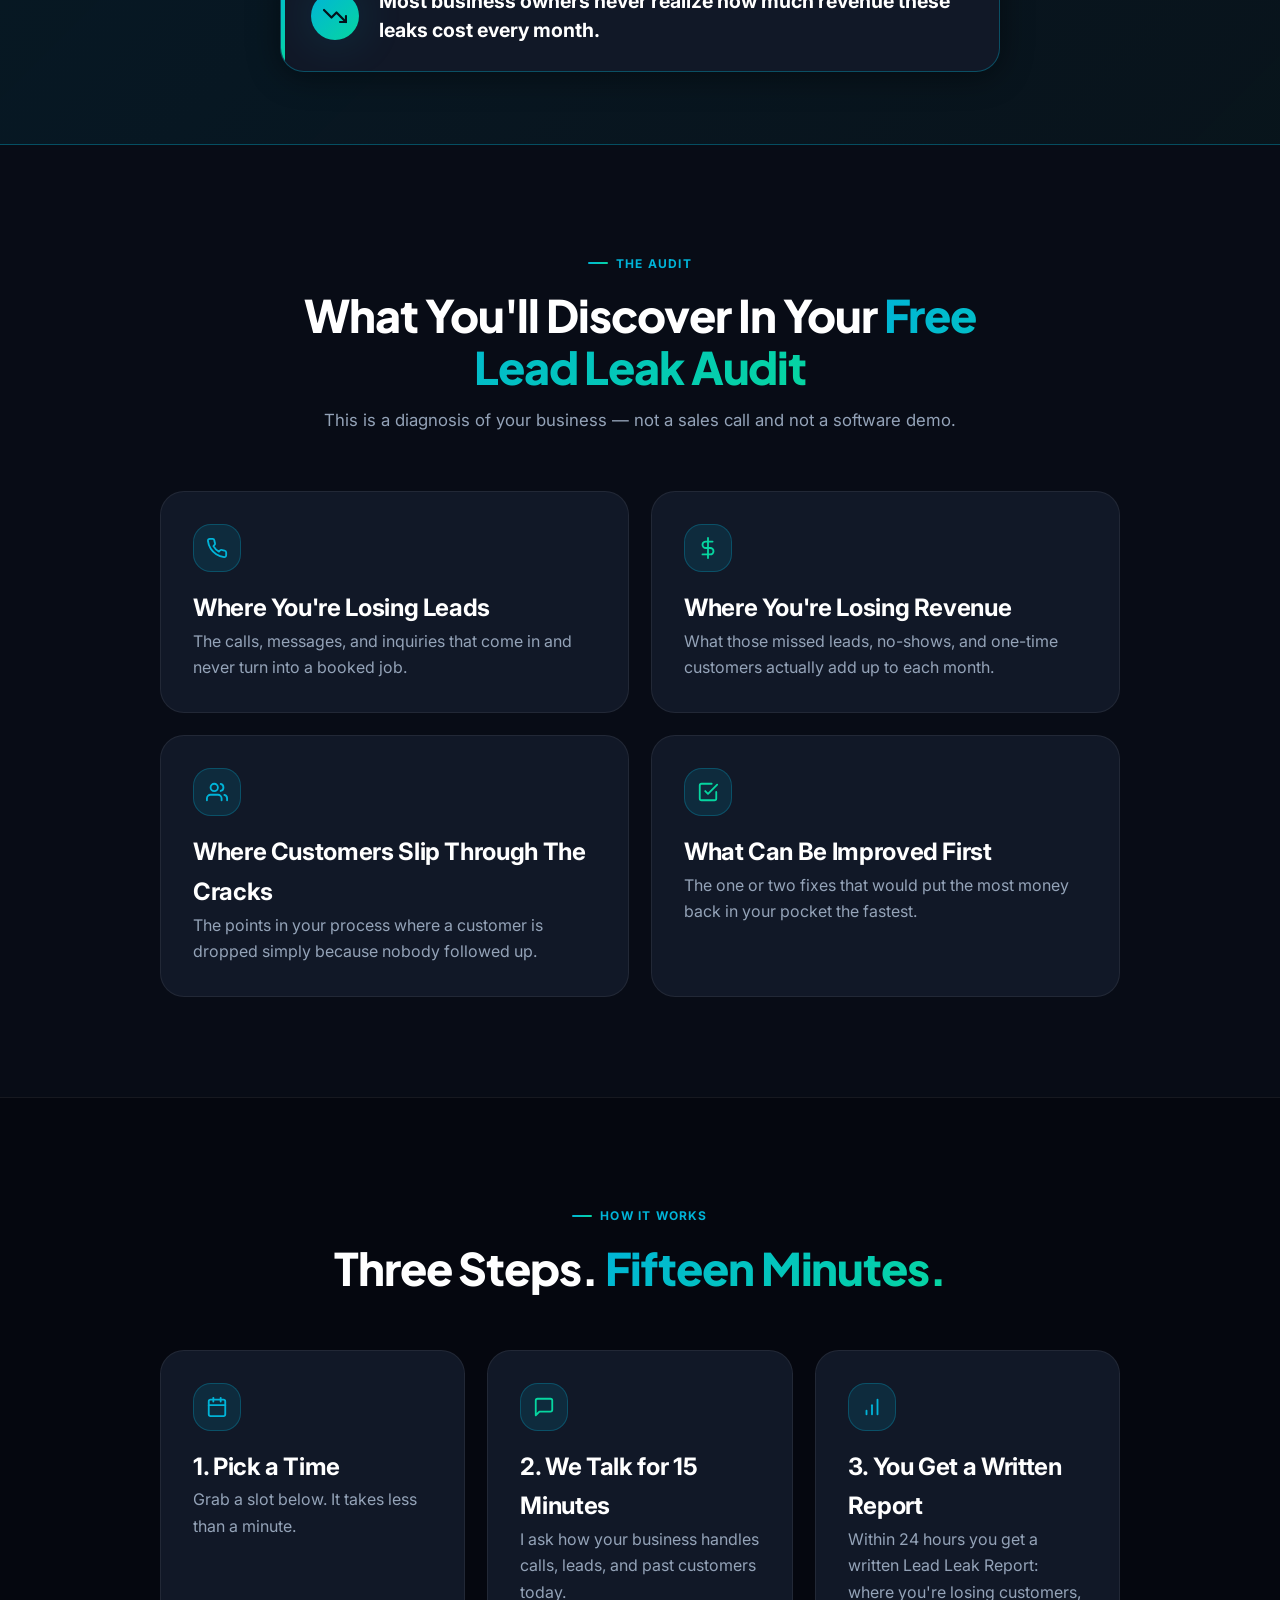
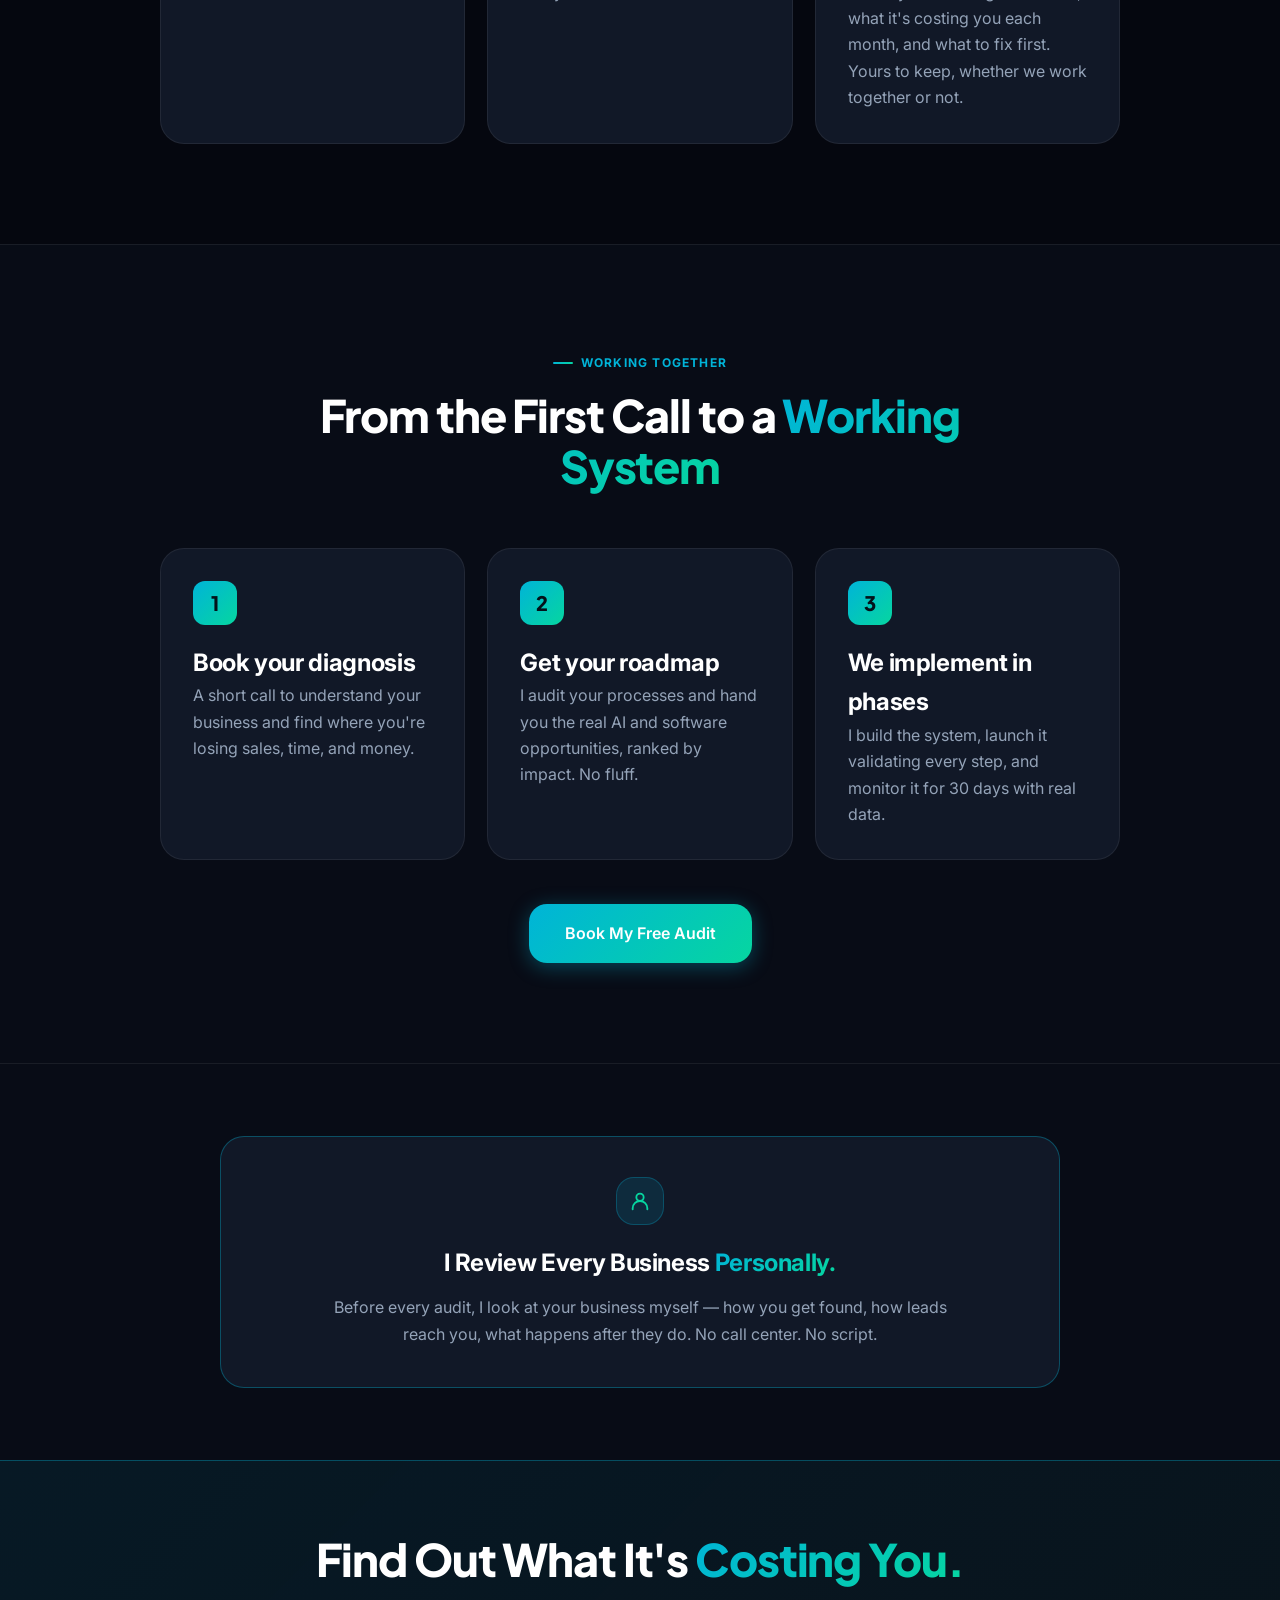
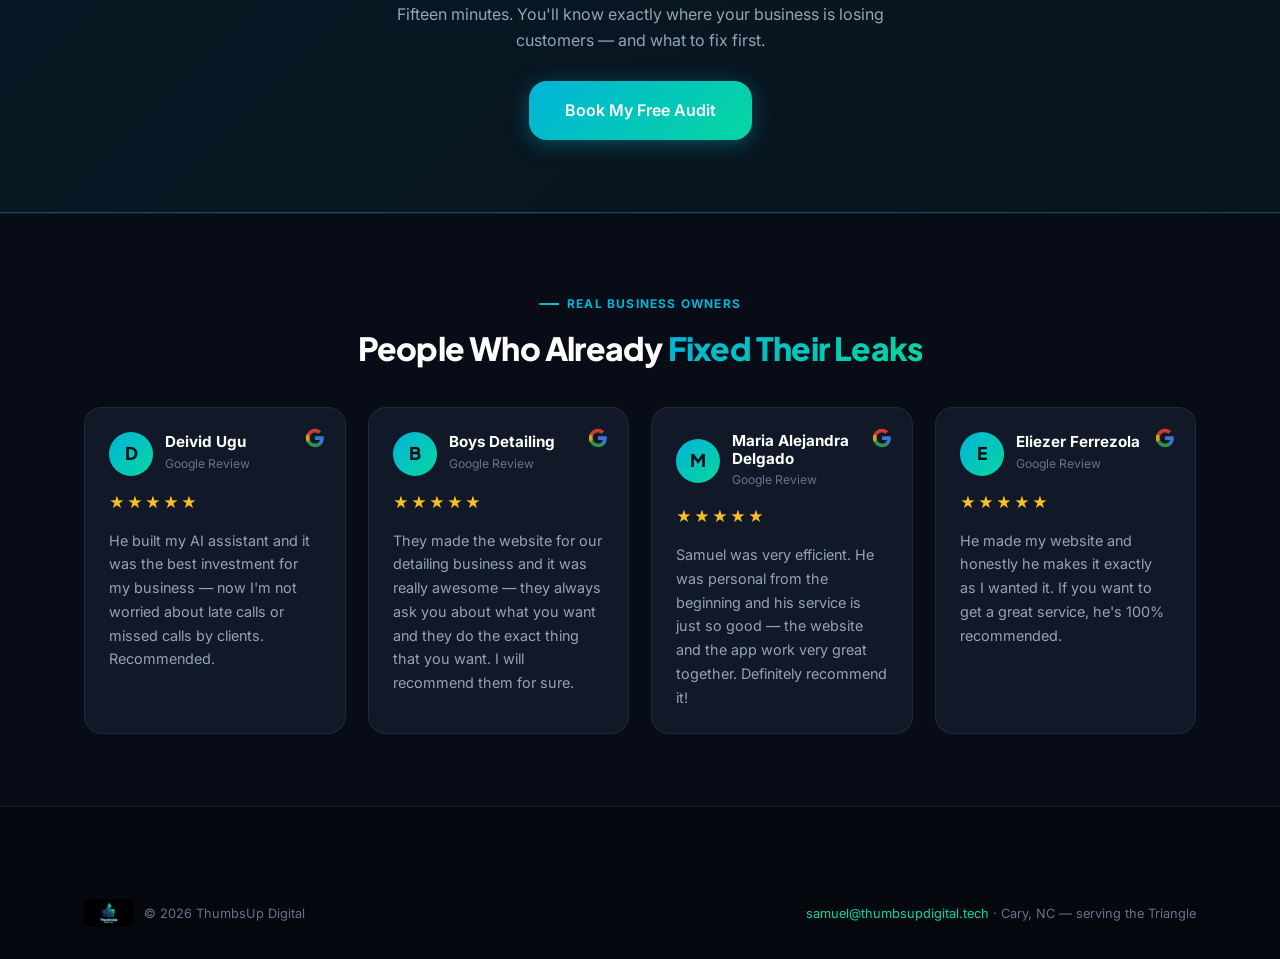
==== commit fc1eb428: "Say what we actually do in the hero The page never named the disciplines anywhere, so a visitor coul" ====
--- a/index.html
+++ b/index.html
@@ -73,6 +73,27 @@
     .lp-hero p.support { font-size: 1rem; color: var(--text-2); max-width: 600px; margin: 16px auto 0; line-height: 1.7; }
     .lp-cta-row { display:flex; flex-wrap:wrap; gap:14px; justify-content:center; margin-top:34px; }
     .lp-reassure { margin-top: 18px; font-size: 0.9rem; color: var(--text-3); }
+
+    /* Hero capability strip — the page never named the actual disciplines
+       anywhere, so a visitor couldn't tell what gets built after the audit.
+       Deliberately small: the free audit stays the offer. */
+    .hero-caps {
+      list-style: none; margin: 26px auto 0; padding: 0; max-width: 640px;
+      display: flex; flex-wrap: wrap; justify-content: center; gap: 8px 10px;
+    }
+    .hero-caps li {
+      display: inline-flex; align-items: center; gap: 7px;
+      padding: 7px 14px; border-radius: 999px;
+      background: var(--bg-1); border: 1px solid var(--border-acc);
+      font-size: 0.82rem; font-weight: 600; color: var(--text-1);
+    }
+    .hero-caps li::before {
+      content: ""; width: 6px; height: 6px; border-radius: 50%;
+      background: var(--grad); flex: none;
+    }
+    @media (max-width: 480px) {
+      .hero-caps li { font-size: 0.76rem; padding: 6px 12px; }
+    }
 
     /* Band (used for leaks + big-problems) */
     .lp-offer-band {
@@ -236,19 +257,19 @@
       width:52px; height:52px; border-radius:50%; background: var(--grad);
       display:flex; align-items:center; justify-content:center; margin: 0 auto 20px;
     }
-    /* Calendly sizes its iframe from the parent's computed height, so this
-       needs a real `height` — a min-height leaves it measuring zero and it
-       renders as a sliver. The white surface is deliberate: custom widget
-       colours are a paid Calendly feature, so the embed is white either
-       way and is framed as a light panel instead of looking broken. */
-    #calendly-slot {
+    /* The Google Calendar booking page is a plain iframe with no self-sizing,
+       so the slot needs a real `height`. The white surface is deliberate:
+       the embed renders light and is framed as a light panel instead of
+       looking broken against the dark card. */
+    #calendar-slot {
       height: 700px;
       border-radius: var(--r-lg);
       overflow: hidden;
       background: #fff;
     }
+    #calendar-slot iframe { width: 100%; height: 100%; border: 0; display: block; }
     @media (max-width: 640px) {
-      #calendly-slot { height: 1000px; }
+      #calendar-slot { height: 1000px; }
     }
     .lp-promise {
       max-width: 680px; margin: 20px auto 0; padding: 16px 20px;
@@ -339,16 +360,19 @@
   <div class="container">
     <span class="offer-badge fade-up" data-i18n="hero-badge">★ Free Lead Leak Audit</span>
     <h1 class="display-1 fade-up fade-up-delay-1" style="margin-top:24px;" data-i18n="hero-h1">
-      You Are Probably <span class="gradient-text">Losing Customers Right Now.</span>
+      You Are Probably Losing Customers Right Now. <span class="gradient-text">We Find It — Then We Fix It.</span>
     </h1>
-    <p class="sub fade-up fade-up-delay-2" data-i18n="hero-sub">
-      We'll show you where, why, and how to stop it — in 15 minutes.
-    </p>
     <p class="support fade-up fade-up-delay-2" data-i18n="hero-support">
       Every missed call, forgotten lead, delayed response, and broken process costs money.
-      In one free audit, we'll find the biggest leaks in your business and show you exactly
-      where customers are slipping away.
+      It starts with a free 15-minute audit: we find the biggest leaks in your business — then we
+      build the system that plugs them.
     </p>
+    <ul class="hero-caps fade-up fade-up-delay-2">
+      <li data-i18n="cap-1">Ads &amp; Marketing</li>
+      <li data-i18n="cap-2">AI Agents</li>
+      <li data-i18n="cap-3">Automations</li>
+      <li data-i18n="cap-4">CRM &amp; Pipeline</li>
+    </ul>
     <div class="lp-cta-row fade-up fade-up-delay-3">
       <a href="#start" class="btn btn-primary btn-lg" data-i18n="hero-cta">Book My Free Audit</a>
     </div>
@@ -443,9 +467,8 @@
           <span class="lp-step-num" data-i18n="step2-num">Step 2</span>
           <span data-i18n="step2-label">Choose any open slot below</span>
         </p>
-        <!-- Calendly mounts here on reveal. Booking completion is broadcast
-             to the parent window so main.js fires the Meta Schedule event. -->
-        <div id="calendly-slot"></div>
+        <!-- The Google Calendar appointment schedule mounts here on reveal. -->
+        <div id="calendar-slot"></div>
         <p class="lp-secure" data-i18n="step2-foot">Can't find a time that works? I'll reach out to you directly.</p>
       </div>
 
@@ -812,41 +835,37 @@
 <script>
 /* ── Two-step booking ──────────────────────────────────────────
    Step 1 is the form; step 2 is the calendar, mounted only once the
-   lead is safely saved. Calendly is initialised on reveal rather than
-   on page load, so a visitor who never submits never pays for the
-   iframe — and the widget can't measure itself while hidden anyway. */
+   lead is safely saved. The calendar iframe is injected on reveal rather
+   than on page load, so a visitor who never submits never pays for it. */
 (function () {
   var form = document.getElementById('contact-form');
   var s1   = document.getElementById('step-1');
   var s2   = document.getElementById('step-2');
   if (!form || !s1 || !s2) return;
 
-  var CAL_URL = 'https://calendly.com/samuel-thumbsupdigital/30min'
-              + '?hide_gdpr_banner=1&background_color=0D1117'
-              + '&text_color=FFFFFF&primary_color=00B4D8';
-
-  function mountCalendar(prefill) {
-    var slot = document.getElementById('calendly-slot');
+  /* Google Calendar appointment schedule. `gv=true` renders the booking
+     grid instead of the owner-facing settings view. */
+  var CAL_URL = 'https://calendar.google.com/calendar/appointments/schedules/'
+              + 'AcZssZ2Yvv4J58lD-xZF-pOAlYlYCYYIfUi4_VNdUMb-bS1f2kTFrM7ngUkSuMkfSxtf4qb8sSLPY1o3'
+              + '?gv=true';
+
+  function mountCalendar() {
+    var slot = document.getElementById('calendar-slot');
     if (!slot || slot.dataset.mounted) return;
     slot.dataset.mounted = '1';
-    // widget.js loads async, so wait for it rather than assuming it's there.
-    var tries = 0;
-    (function attempt() {
-      if (window.Calendly && window.Calendly.initInlineWidget) {
-        window.Calendly.initInlineWidget({
-          url: CAL_URL,
-          parentElement: slot,
-          prefill: prefill,
-        });
-      } else if (tries++ < 60) {
-        setTimeout(attempt, 200);
-      } else {
-        // Last resort: never leave the visitor staring at an empty box.
-        slot.innerHTML = '<p style="text-align:center;padding:28px;">'
-          + '<a href="' + CAL_URL + '" target="_blank" rel="noopener" '
-          + 'style="color:var(--teal);font-weight:700;">Open the calendar in a new tab →</a></p>';
-      }
-    })();
+
+    var frame = document.createElement('iframe');
+    frame.src = CAL_URL;
+    frame.title = 'Book your free 15-minute strategy call';
+    frame.loading = 'lazy';
+    frame.setAttribute('frameborder', '0');
+    // Never leave the visitor staring at an empty box if the embed is blocked.
+    frame.addEventListener('error', function () {
+      slot.innerHTML = '<p style="text-align:center;padding:28px;">'
+        + '<a href="' + CAL_URL + '" target="_blank" rel="noopener" '
+        + 'style="color:var(--teal);font-weight:700;">Open the calendar in a new tab →</a></p>';
+    });
+    slot.appendChild(frame);
   }
 
   var errBox = document.getElementById('form-error');
@@ -856,13 +875,9 @@
 
   form.addEventListener('lead:success', function () {
     if (errBox) errBox.hidden = true;
-    var prefill = {
-      name: (document.getElementById('name') || {}).value || '',
-      email: (document.getElementById('email') || {}).value || '',
-    };
     s1.hidden = true;
     s2.hidden = false;
-    mountCalendar(prefill);
+    mountCalendar();
     // Keep the card in view — it just changed height underneath them.
     var card = document.querySelector('.lp-start-card');
     if (card) card.scrollIntoView({ behavior: 'smooth', block: 'start' });
@@ -877,9 +892,12 @@
   var esDict = {
     'nav-cta': 'Auditoría Gratis',
     'hero-badge': '★ Auditoría Gratis de Fugas',
-    'hero-h1': 'Probablemente Estás <span class="gradient-text">Perdiendo Clientes Ahora Mismo.</span>',
-    'hero-sub': 'Te mostramos dónde, por qué, y cómo detenerlo — en 15 minutos.',
-    'hero-support': 'Cada llamada perdida, cada lead olvidado, cada respuesta tardía y cada proceso roto cuesta dinero. En una auditoría gratis encontramos las fugas más grandes de tu negocio y te mostramos exactamente por dónde se te están escapando los clientes.',
+    'hero-h1': 'Probablemente Estás Perdiendo Clientes Ahora Mismo. <span class="gradient-text">Lo Encontramos — y Lo Arreglamos.</span>',
+    'hero-support': 'Cada llamada perdida, cada lead olvidado, cada respuesta tardía y cada proceso roto cuesta dinero. Empieza con una auditoría gratis de 15 minutos: encontramos las fugas más grandes de tu negocio — y después construimos el sistema que las tapa.',
+    'cap-1': 'Ads y Marketing',
+    'cap-2': 'Agentes de IA',
+    'cap-3': 'Automatizaciones',
+    'cap-4': 'CRM y Pipeline',
     'hero-cta': 'Agendar Mi Auditoría Gratis',
     'hero-reassure': '15 minutos. Sin venta. Sin compromiso.',
 
@@ -1030,6 +1048,5 @@
 </script>
 
 <script src="js/main.js"></script>
-<script src="https://assets.calendly.com/assets/external/widget.js" async></script>
 </body>
 </html>
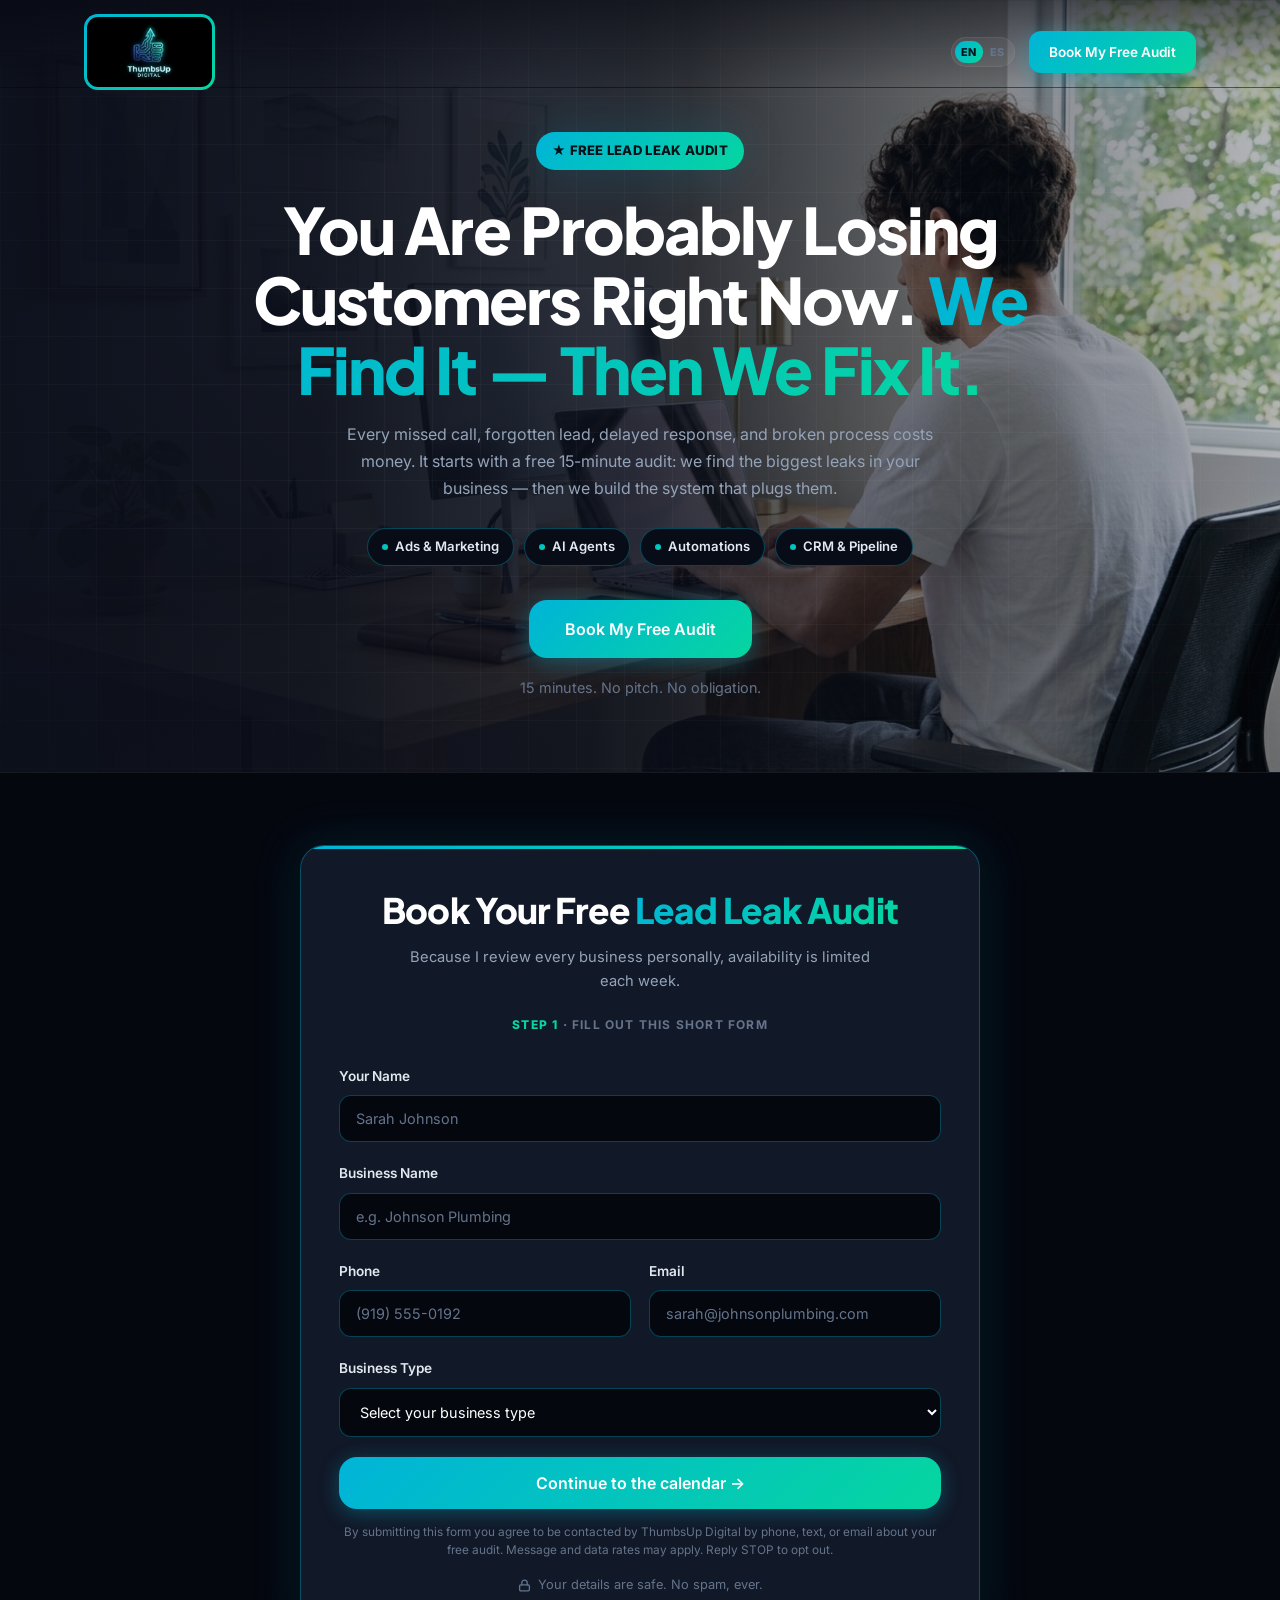
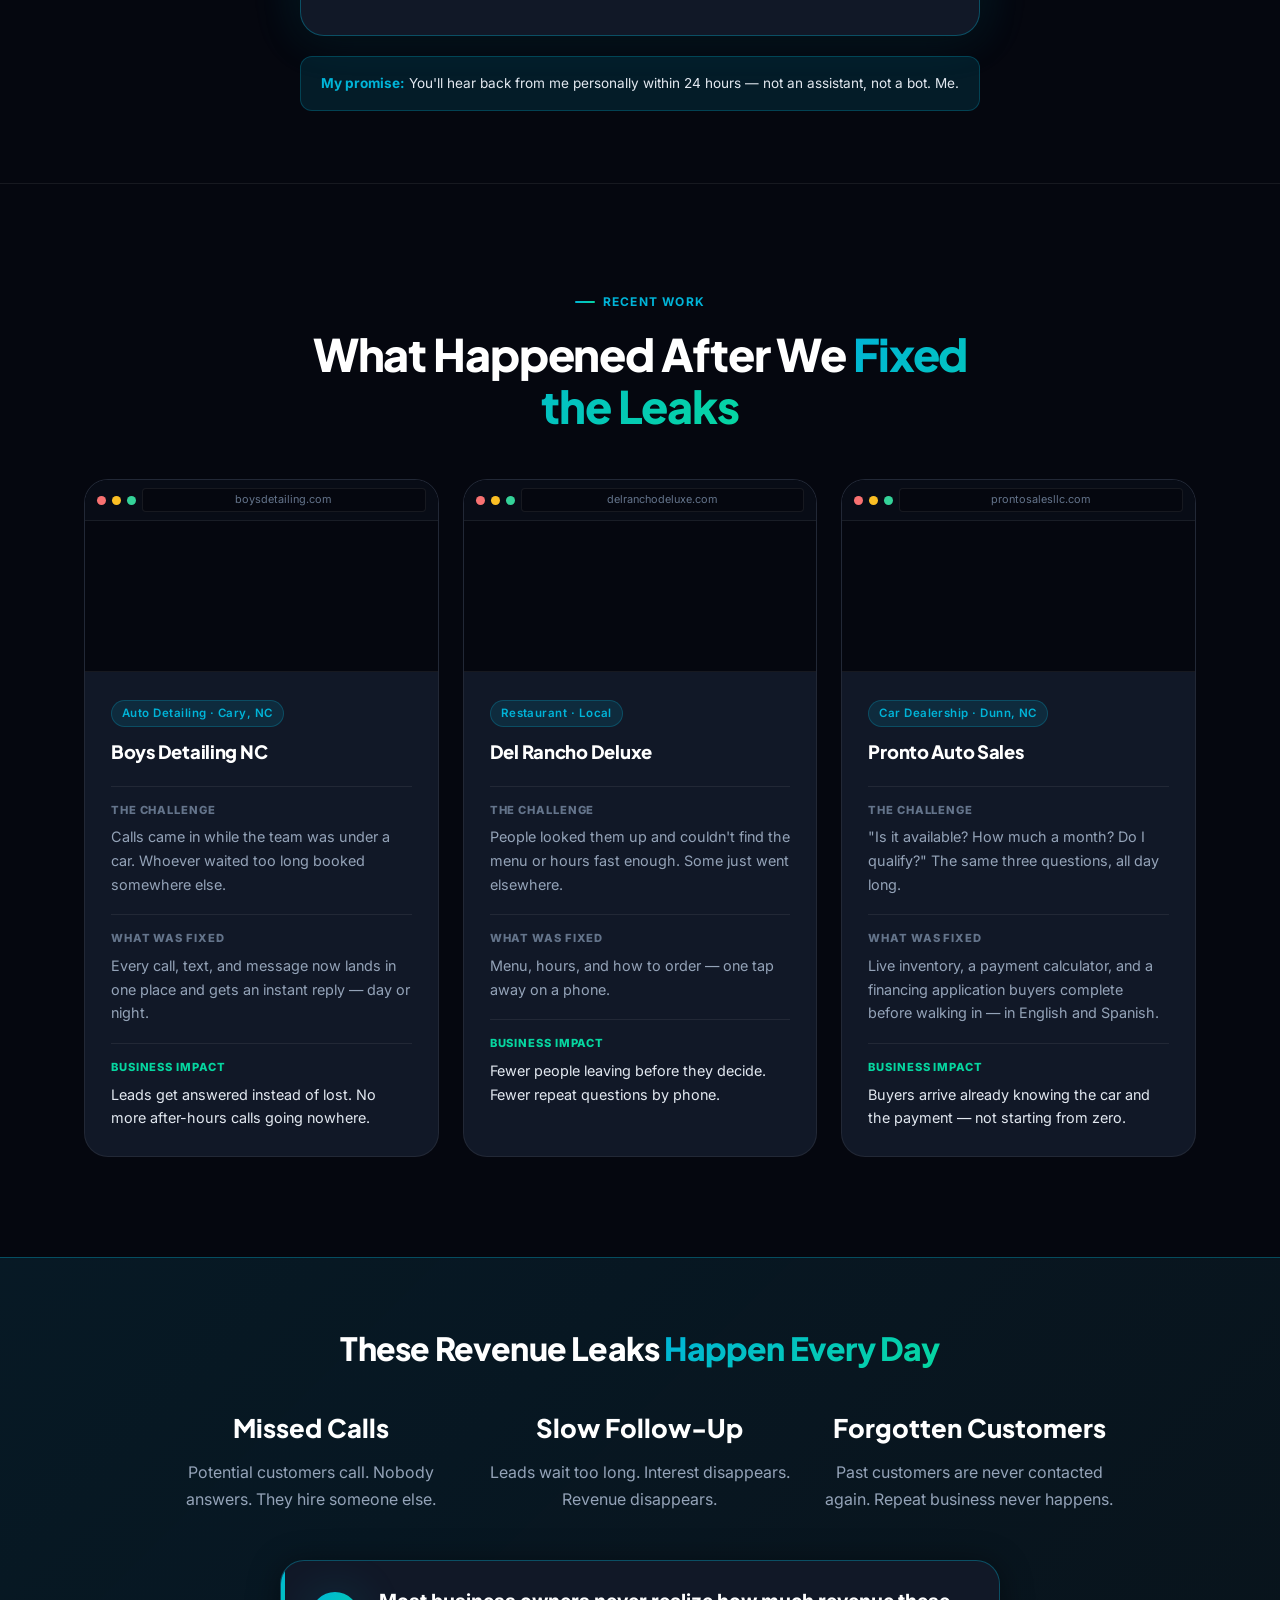
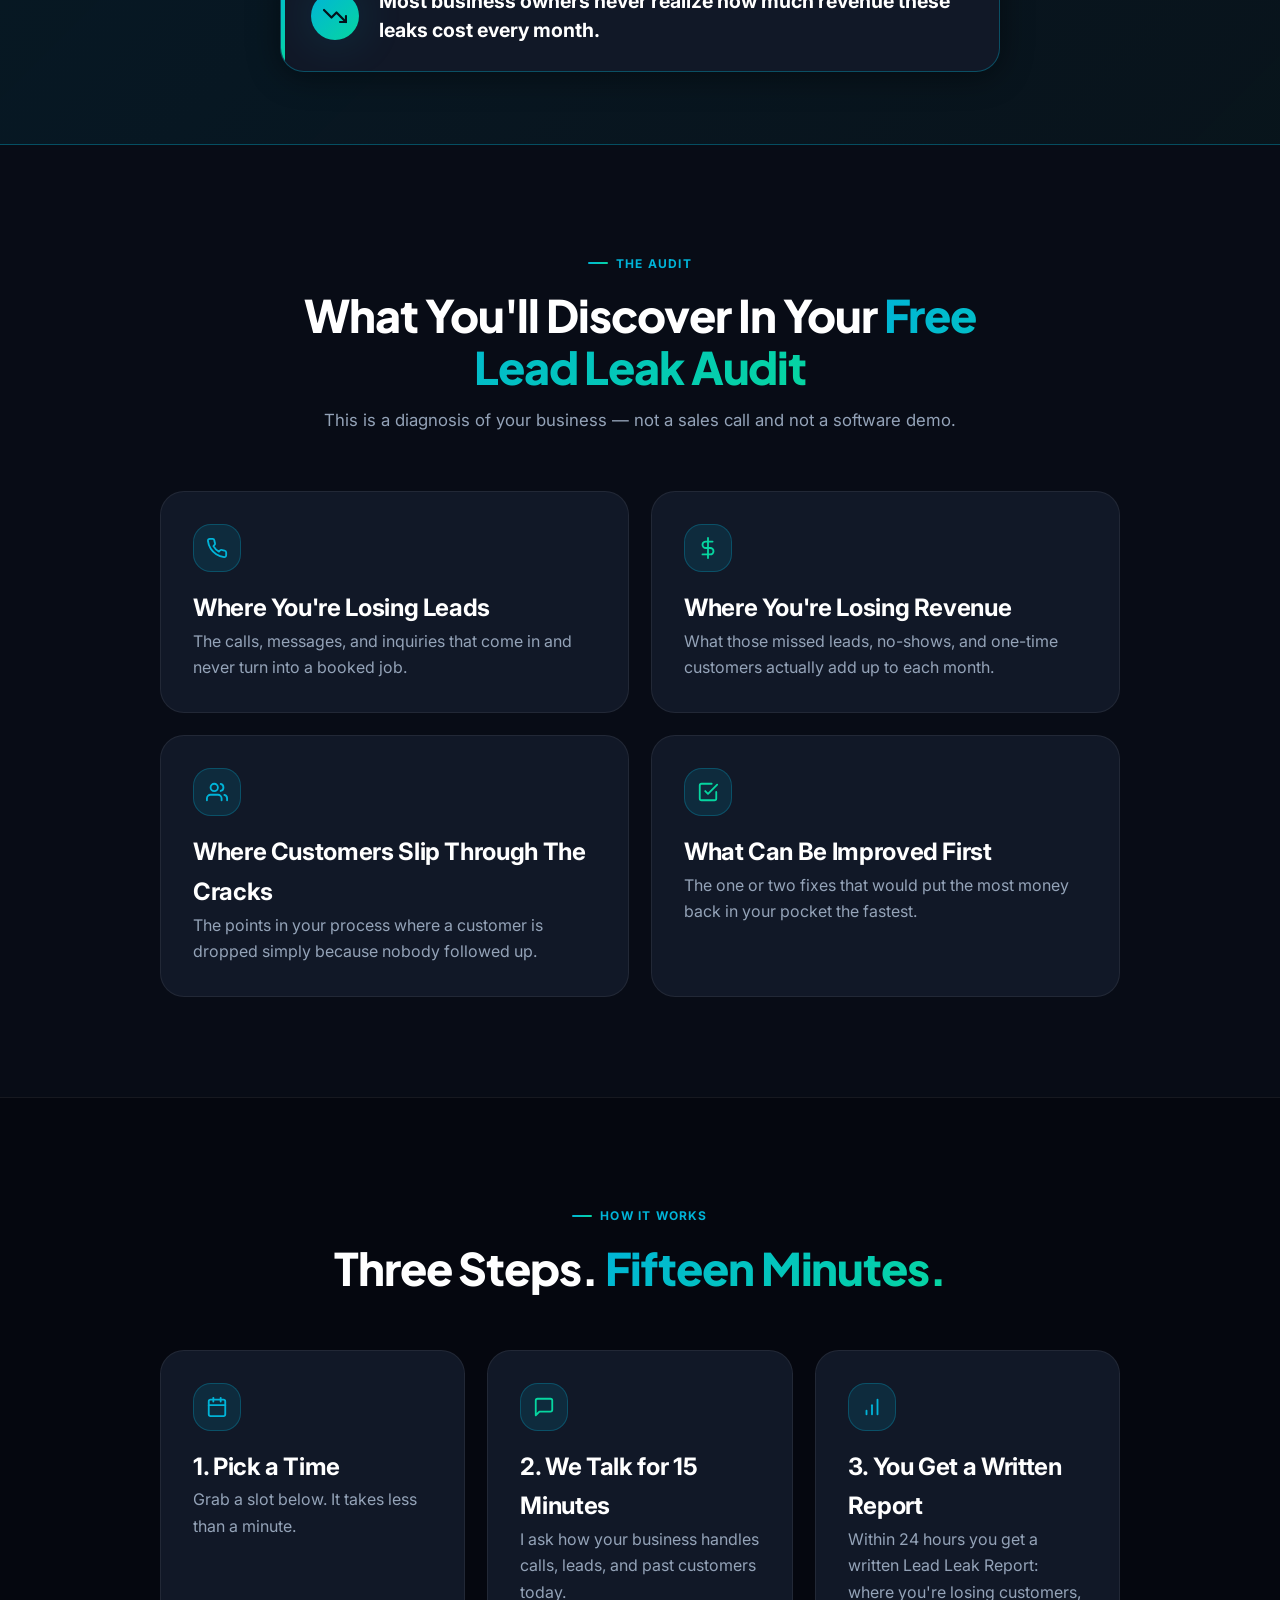
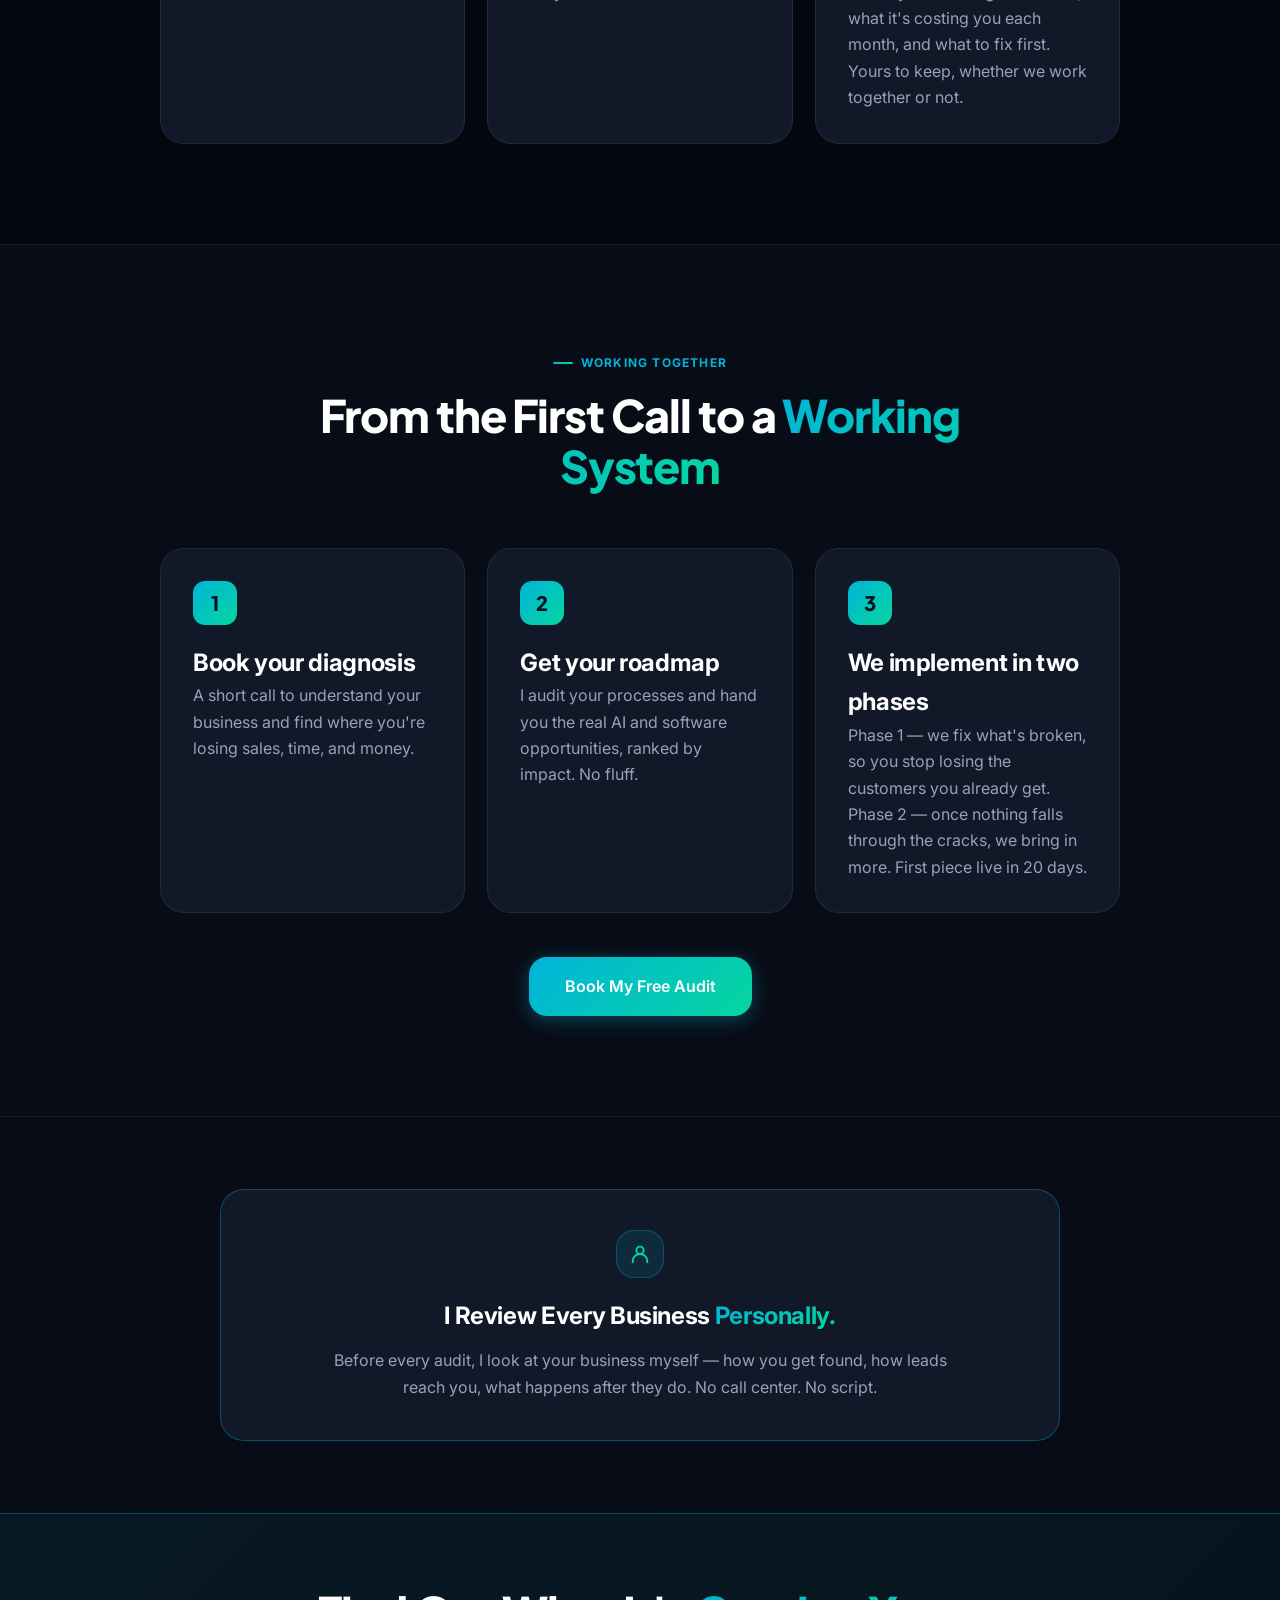
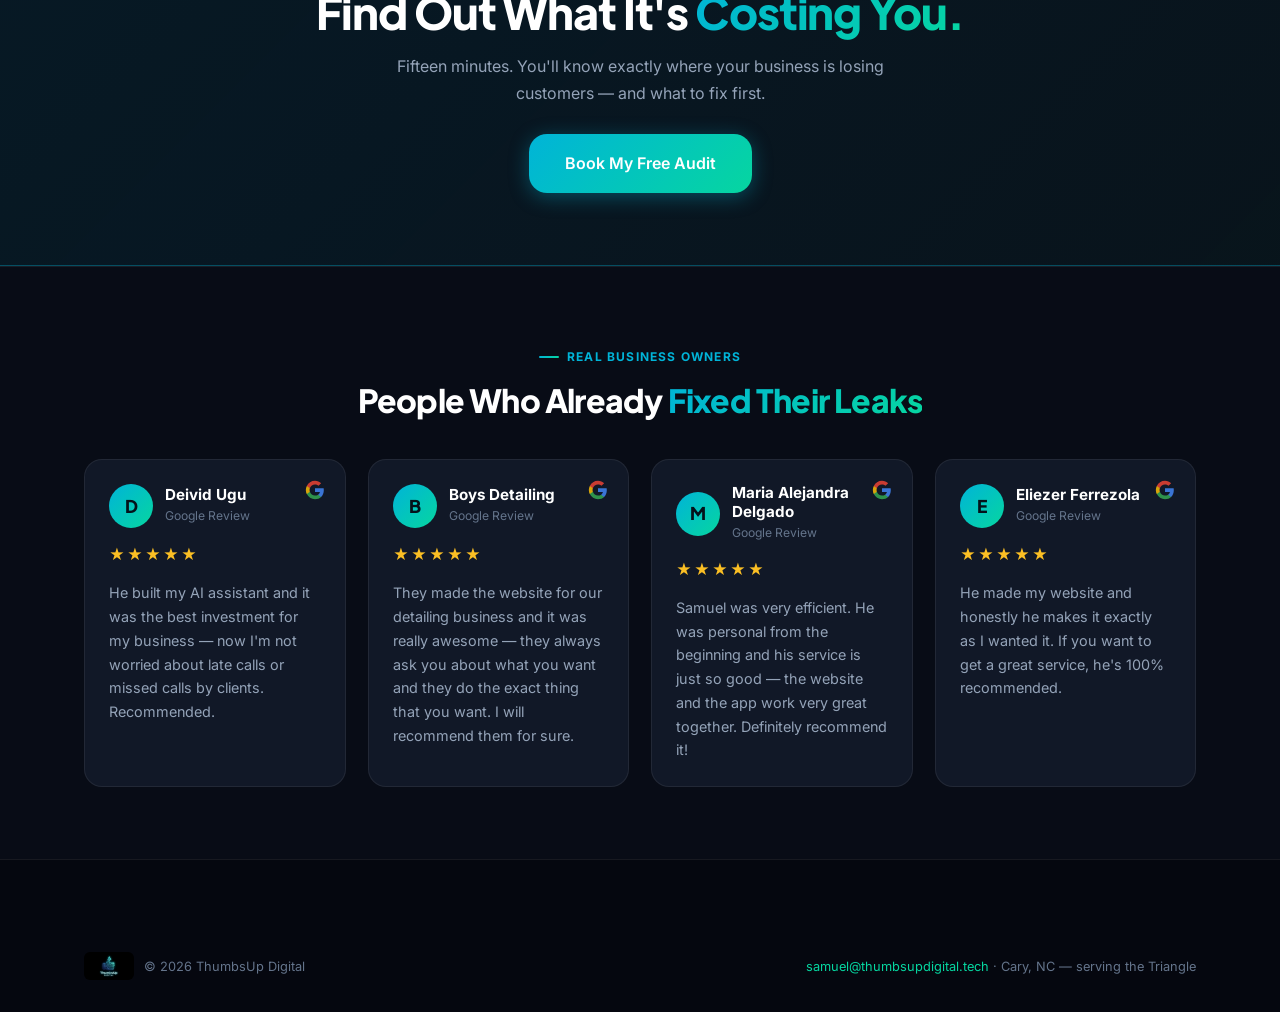
==== commit fe730605: "Rework the phase-3 card and expand business types Card 3 of Working Together now names the two phase" ====
--- a/index.html
+++ b/index.html
@@ -424,11 +424,17 @@
             <label for="business_type" data-i18n="label-business-type">Business Type</label>
             <select id="business_type" name="business_type" required>
               <option value="" disabled selected data-i18n="opt-choose">Select your business type</option>
-              <option value="Restaurant / Food" data-i18n="opt-restaurant">Restaurant / Food</option>
-              <option value="Auto" data-i18n="opt-auto">Auto (detailing, repair, dealership)</option>
-              <option value="Home Services" data-i18n="opt-home">Home Services (HVAC, plumbing, roofing, landscaping, cleaning)</option>
-              <option value="Clinic / Dental" data-i18n="opt-clinic">Clinic / Dental</option>
-              <option value="Salon Spa" data-i18n="opt-salon">Salon Spa</option>
+              <option value="Services" data-i18n="opt-services">Services (detailing, landscaping, car wash, home cleaning)</option>
+              <option value="Restaurant / Food" data-i18n="opt-restaurant">Restaurants</option>
+              <option value="Clinic / Dental" data-i18n="opt-clinic">Clinics (aesthetic, med spa, medical, dental)</option>
+              <option value="Dealership" data-i18n="opt-dealership">Dealerships</option>
+              <option value="Driving School" data-i18n="opt-driving">Driving Schools</option>
+              <option value="Gym" data-i18n="opt-gym">Gyms</option>
+              <option value="HVAC" data-i18n="opt-hvac">HVAC</option>
+              <option value="Electrical" data-i18n="opt-electrical">Electrical</option>
+              <option value="Plumbing" data-i18n="opt-plumbing">Plumbing</option>
+              <option value="Roofing" data-i18n="opt-roofing">Roofing</option>
+              <option value="Salon Spa" data-i18n="opt-salon">Salon / Spa</option>
               <option value="Other" data-i18n="opt-other">Other</option>
             </select>
           </div>
@@ -715,8 +721,8 @@
       </div>
       <div class="card">
         <div class="lp-num-badge" aria-hidden="true">3</div>
-        <h3 data-i18n="flow-3-h3">We implement in phases</h3>
-        <p data-i18n="flow-3-p">I build the system, launch it validating every step, and monitor it for 30 days with real data.</p>
+        <h3 data-i18n="flow-3-h3">We implement in two phases</h3>
+        <p data-i18n="flow-3-p">Phase 1 — we fix what's broken, so you stop losing the customers you already get. Phase 2 — once nothing falls through the cracks, we bring in more. First piece live in 20 days.</p>
       </div>
     </div>
 
@@ -945,8 +951,8 @@
     'flow-1-p': 'Una llamada breve para entender tu negocio y detectar dónde estás perdiendo ventas, tiempo y dinero.',
     'flow-2-h3': 'Recibe tu roadmap',
     'flow-2-p': 'Auditamos tus procesos y te entregamos las oportunidades reales de IA y software, priorizadas por impacto. Sin humo.',
-    'flow-3-h3': 'Implementamos por fases',
-    'flow-3-p': 'Construimos el sistema, lo lanzamos validando cada paso y lo monitoreamos 30 días con datos reales.',
+    'flow-3-h3': 'Implementamos en dos fases',
+    'flow-3-p': 'Fase 1 — arreglamos lo que está roto, para que dejes de perder los clientes que ya te llegan. Fase 2 — cuando nada se cae, traemos más. La primera pieza en vivo en 20 días.',
     'flow-cta': 'Agendar Mi Auditoría Gratis',
 
     'whyme-h3': 'Reviso Cada Negocio <span class="gradient-text">Personalmente.</span>',
@@ -989,10 +995,16 @@
     'label-email': 'Correo Electrónico',
     'label-business-type': 'Tipo de Negocio',
     'opt-choose': 'Elige tu tipo de negocio',
-    'opt-restaurant': 'Restaurante / Comida',
-    'opt-auto': 'Automotriz (detallado, taller, venta de carros)',
-    'opt-home': 'Servicios del Hogar (HVAC, plomería, techos, jardinería, limpieza)',
-    'opt-clinic': 'Clínica / Dental',
+    'opt-services': 'Servicios (detallado, jardinería, car wash, limpieza)',
+    'opt-restaurant': 'Restaurantes',
+    'opt-clinic': 'Clínicas (estéticas, med spas, médicas, dentales)',
+    'opt-dealership': 'Dealerships',
+    'opt-driving': 'Autoescuelas',
+    'opt-gym': 'Gimnasios',
+    'opt-hvac': 'HVAC',
+    'opt-electrical': 'Electricidad',
+    'opt-plumbing': 'Plomería',
+    'opt-roofing': 'Roofing',
     'opt-salon': 'Salón / Spa',
     'opt-other': 'Otro',
     'form-error': 'Algo falló de mi lado. Vuelve a intentarlo o escríbeme a samuel@thumbsupdigital.tech.',
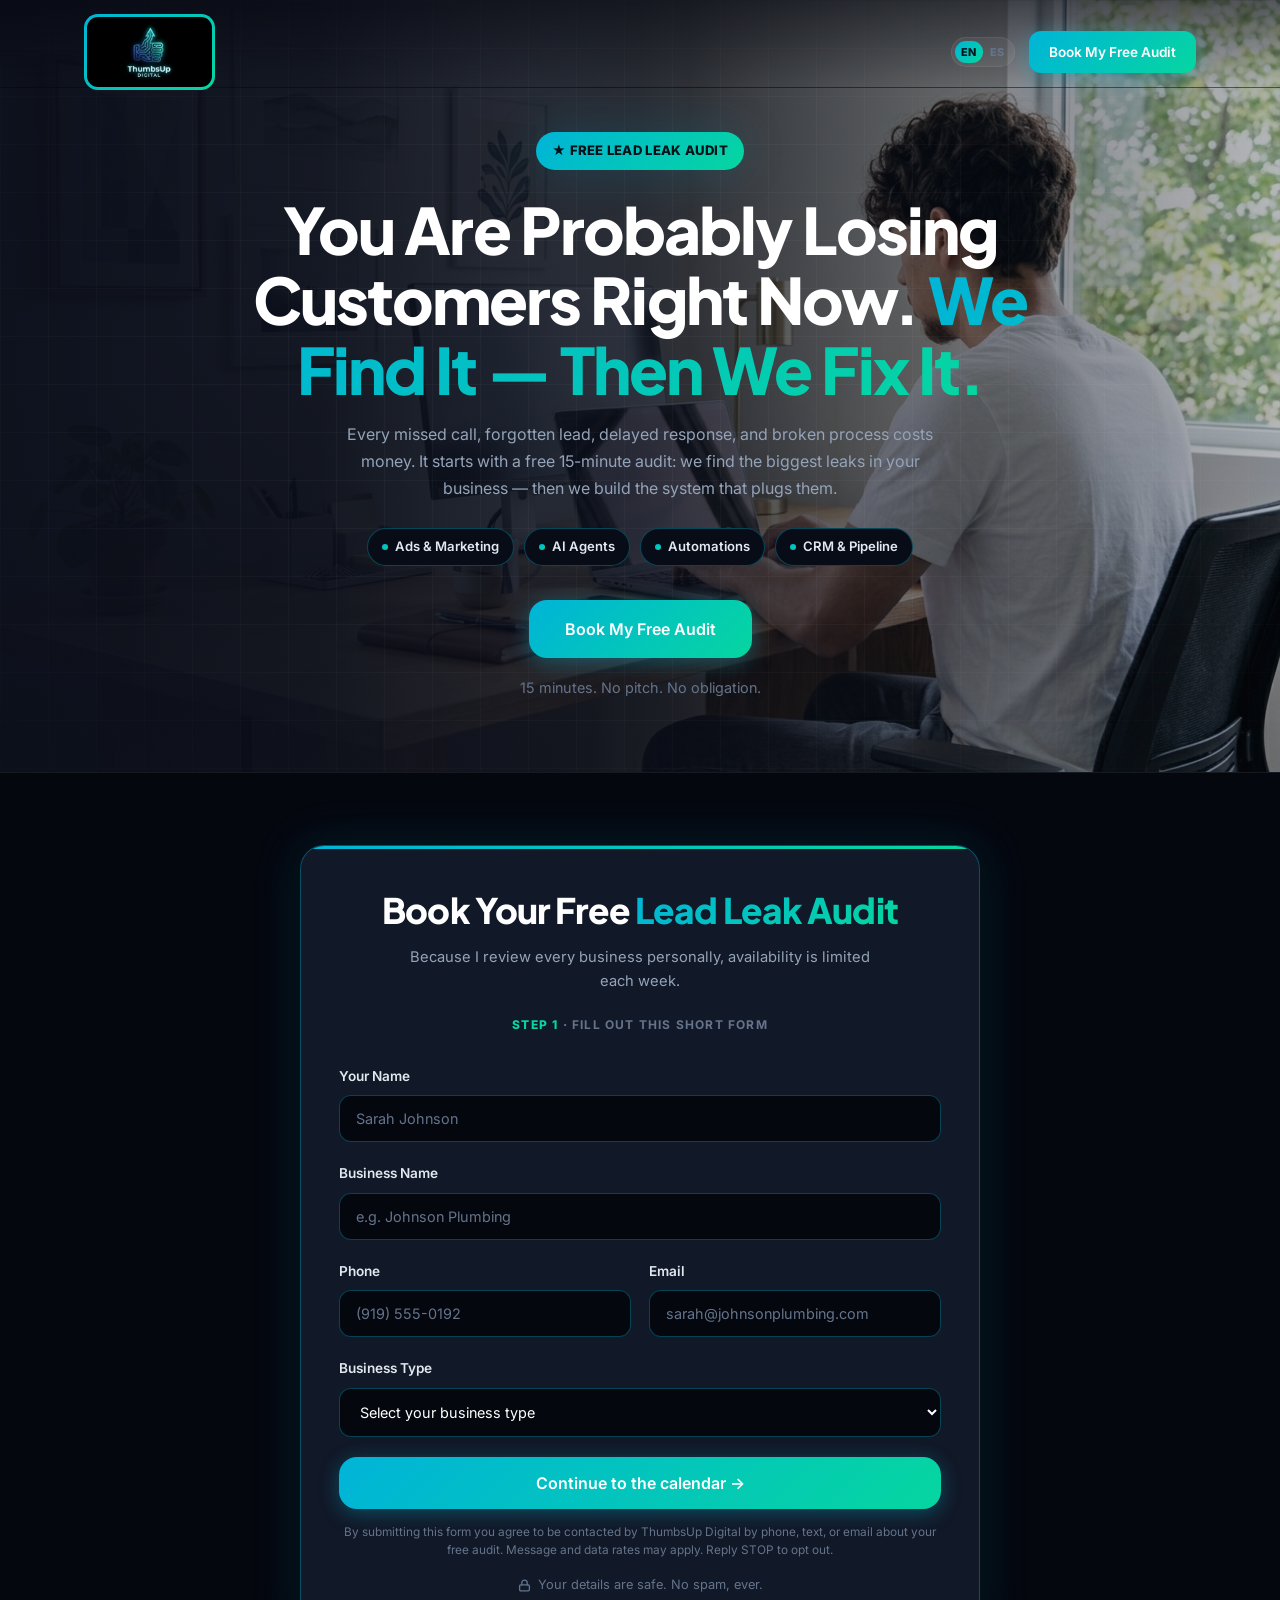
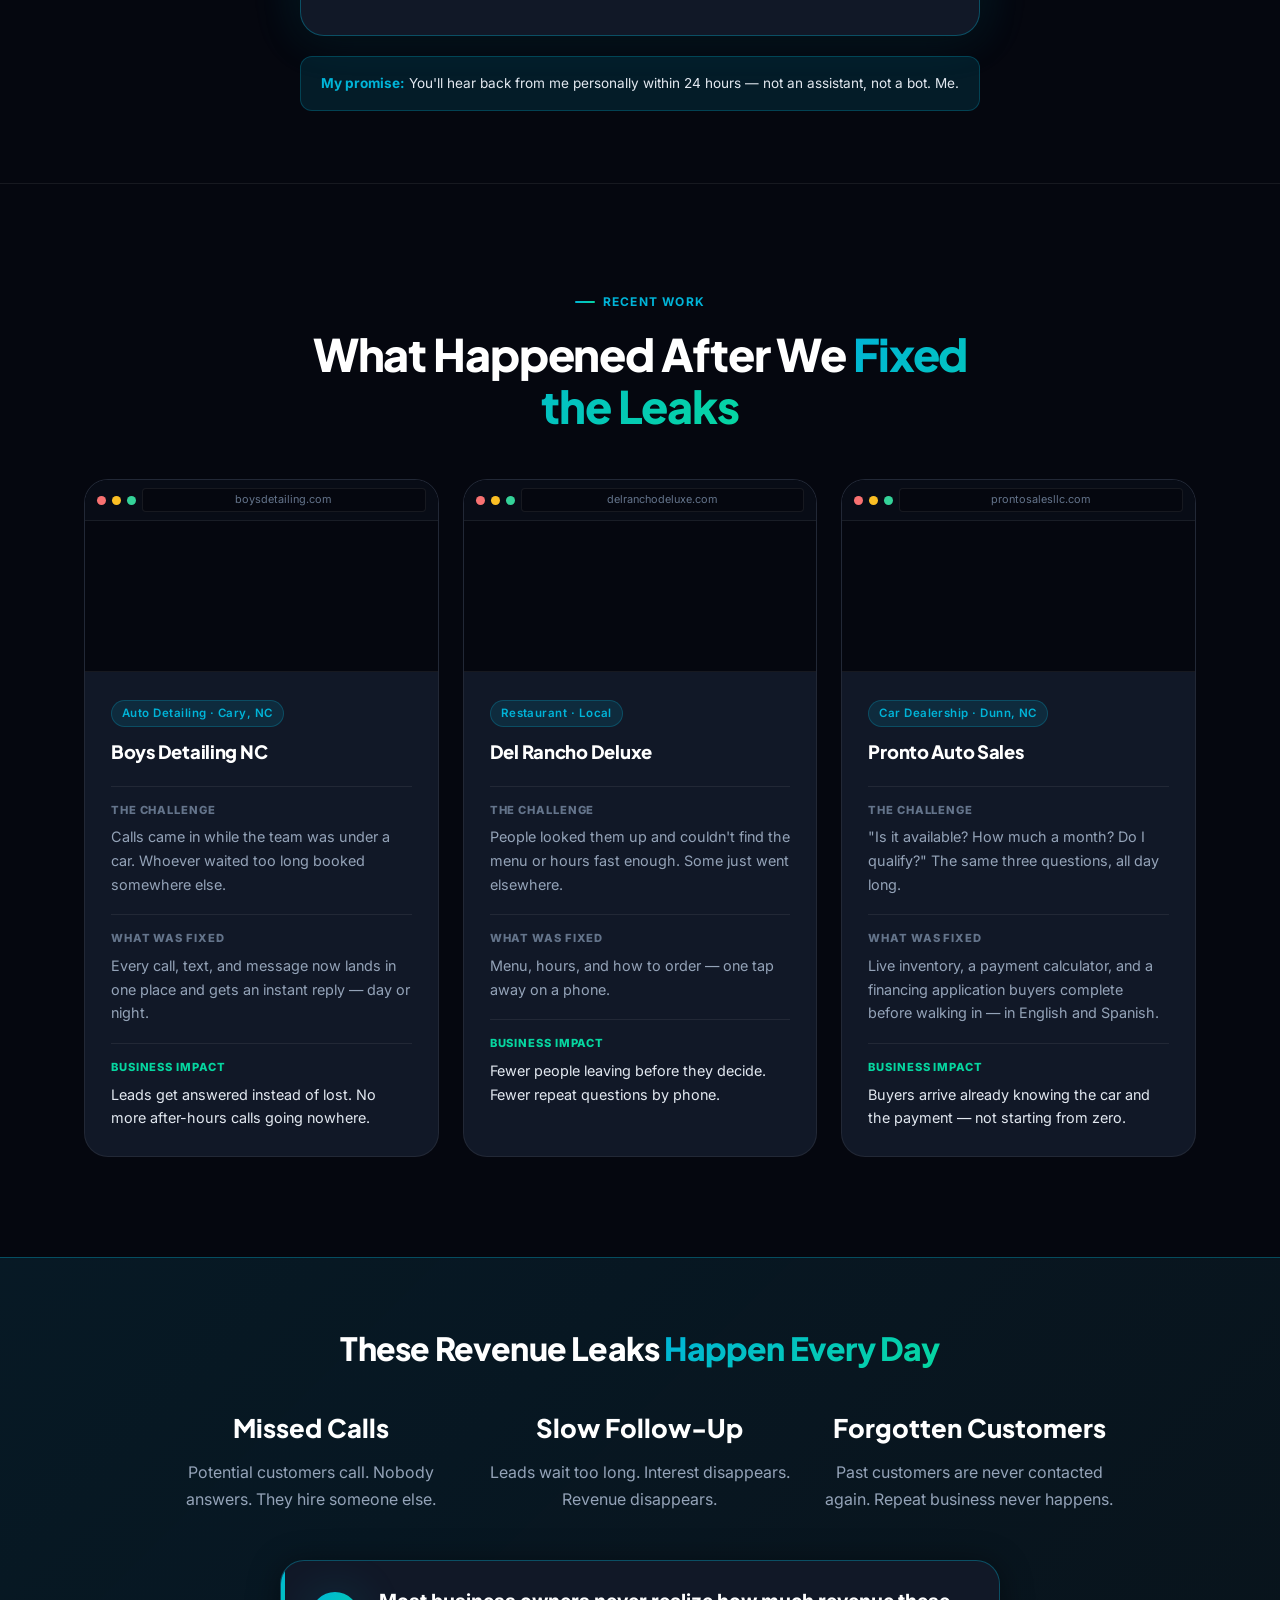
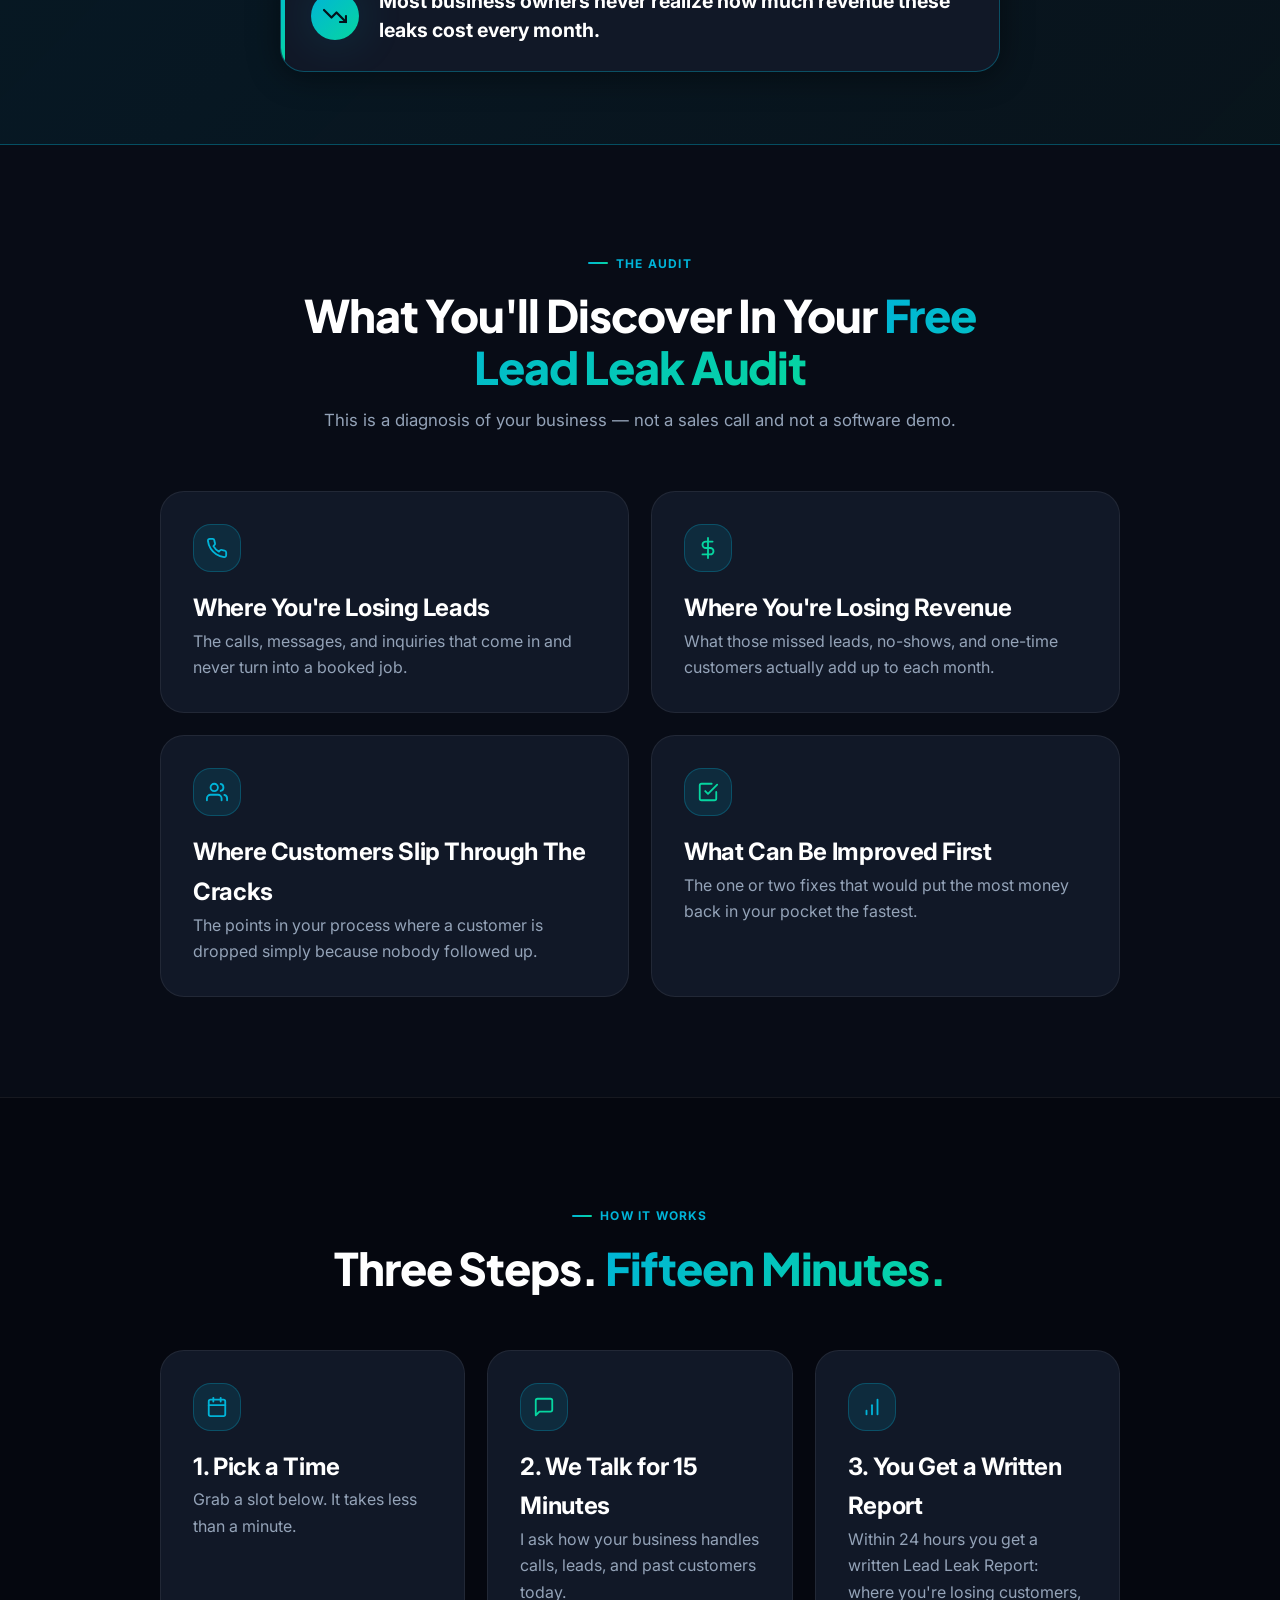
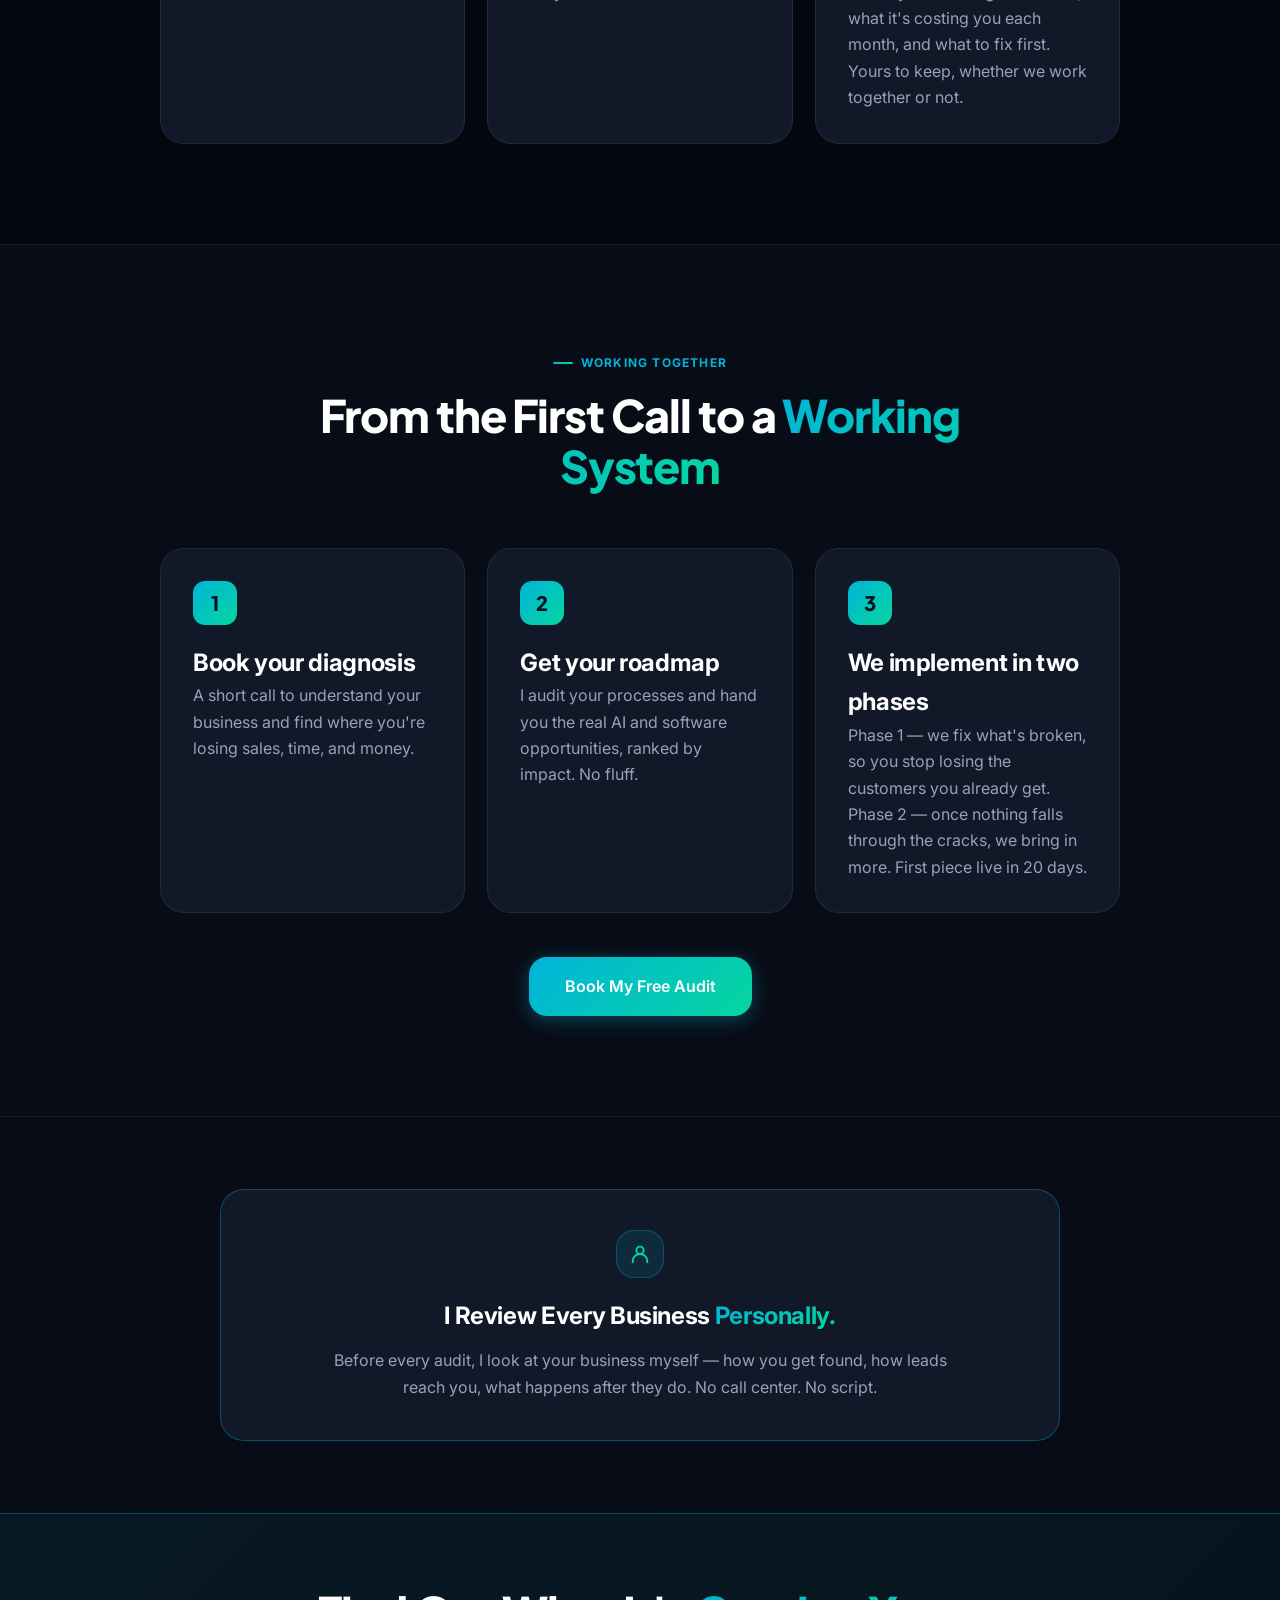
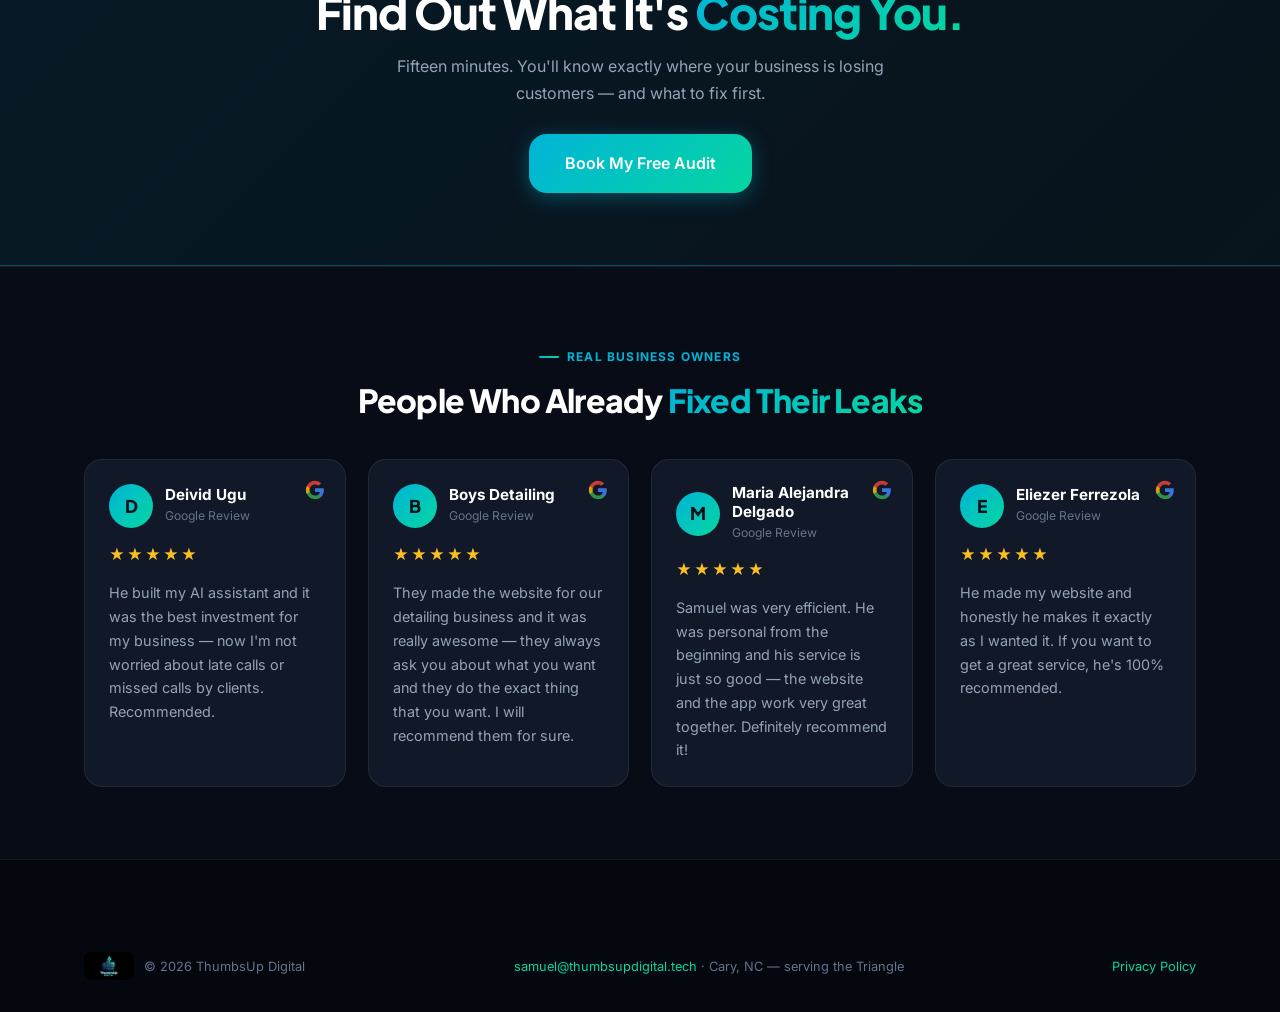
==== commit 0c603385: "Add privacy policy page at /privacy and link it from every footer Needed as a public, stable URL for" ====
--- a/index.html
+++ b/index.html
@@ -428,7 +428,7 @@
               <option value="Restaurant / Food" data-i18n="opt-restaurant">Restaurants</option>
               <option value="Clinic / Dental" data-i18n="opt-clinic">Clinics (aesthetic, med spa, medical, dental)</option>
               <option value="Dealership" data-i18n="opt-dealership">Dealerships</option>
-              <option value="Driving School" data-i18n="opt-driving">Driving Schools</option>
+              <option value="School" data-i18n="opt-school">Schools</option>
               <option value="Gym" data-i18n="opt-gym">Gyms</option>
               <option value="HVAC" data-i18n="opt-hvac">HVAC</option>
               <option value="Electrical" data-i18n="opt-electrical">Electrical</option>
@@ -834,6 +834,7 @@
         <span data-i18n="footer-copy">© 2026 ThumbsUp Digital</span>
       </span>
       <span data-i18n="footer-contact"><a href="mailto:samuel@thumbsupdigital.tech" style="color:var(--teal);">samuel@thumbsupdigital.tech</a> · Cary, NC — serving the Triangle</span>
+      <span><a href="/privacy" style="color:var(--teal);">Privacy Policy</a></span>
     </div>
   </div>
 </footer>
@@ -999,7 +1000,7 @@
     'opt-restaurant': 'Restaurantes',
     'opt-clinic': 'Clínicas (estéticas, med spas, médicas, dentales)',
     'opt-dealership': 'Dealerships',
-    'opt-driving': 'Autoescuelas',
+    'opt-school': 'Escuelas',
     'opt-gym': 'Gimnasios',
     'opt-hvac': 'HVAC',
     'opt-electrical': 'Electricidad',
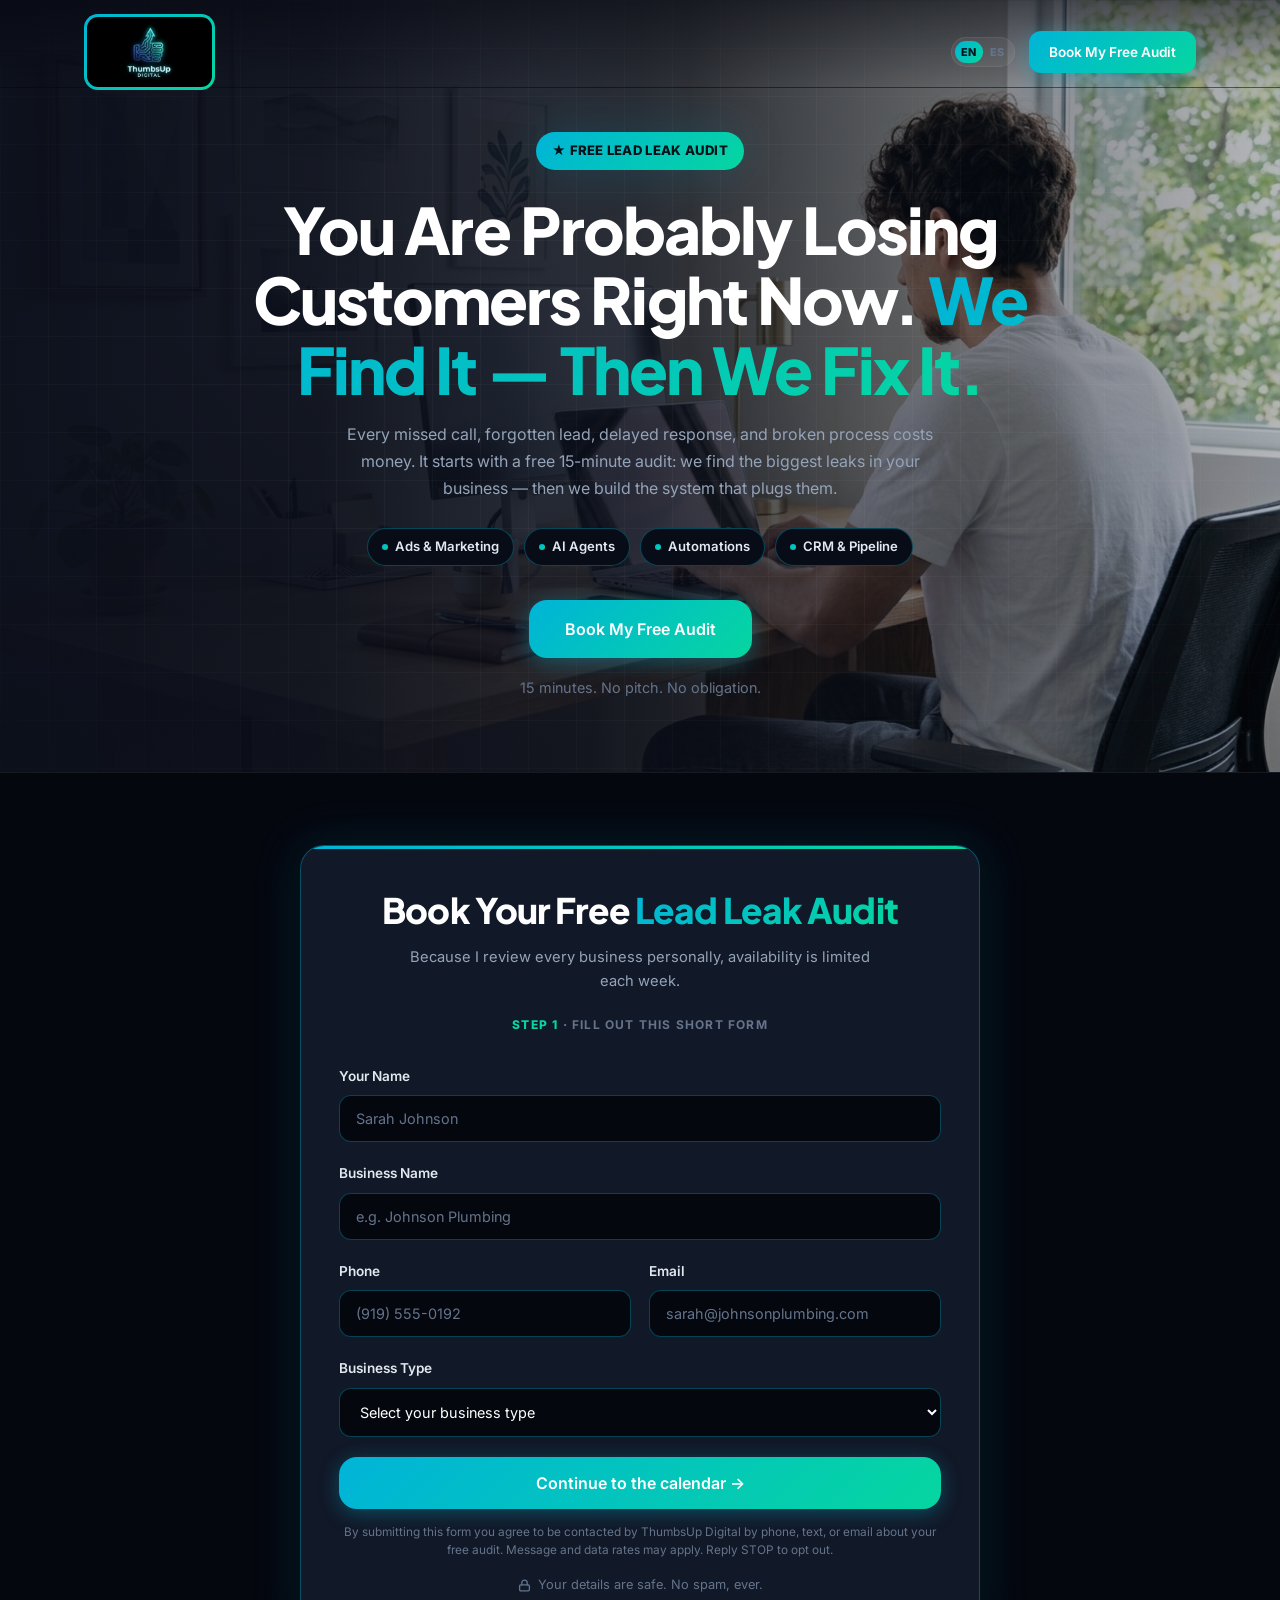
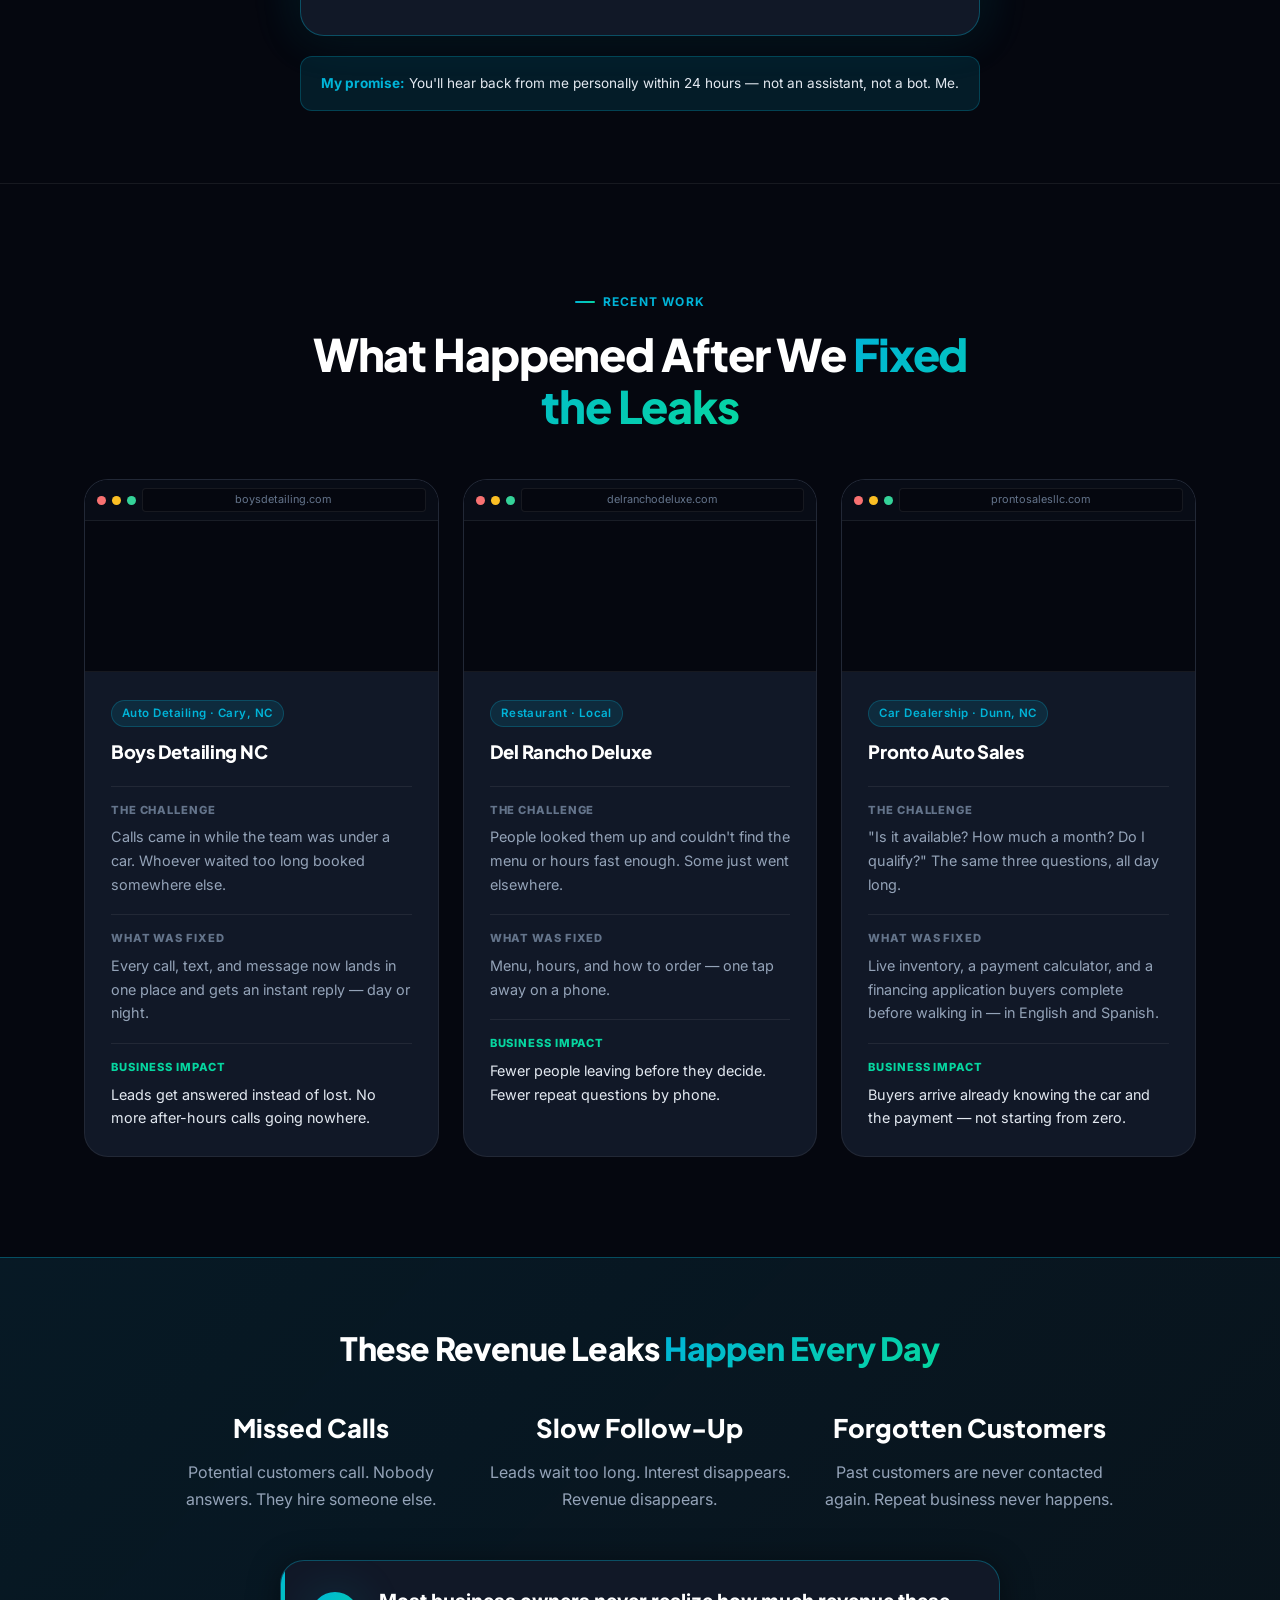
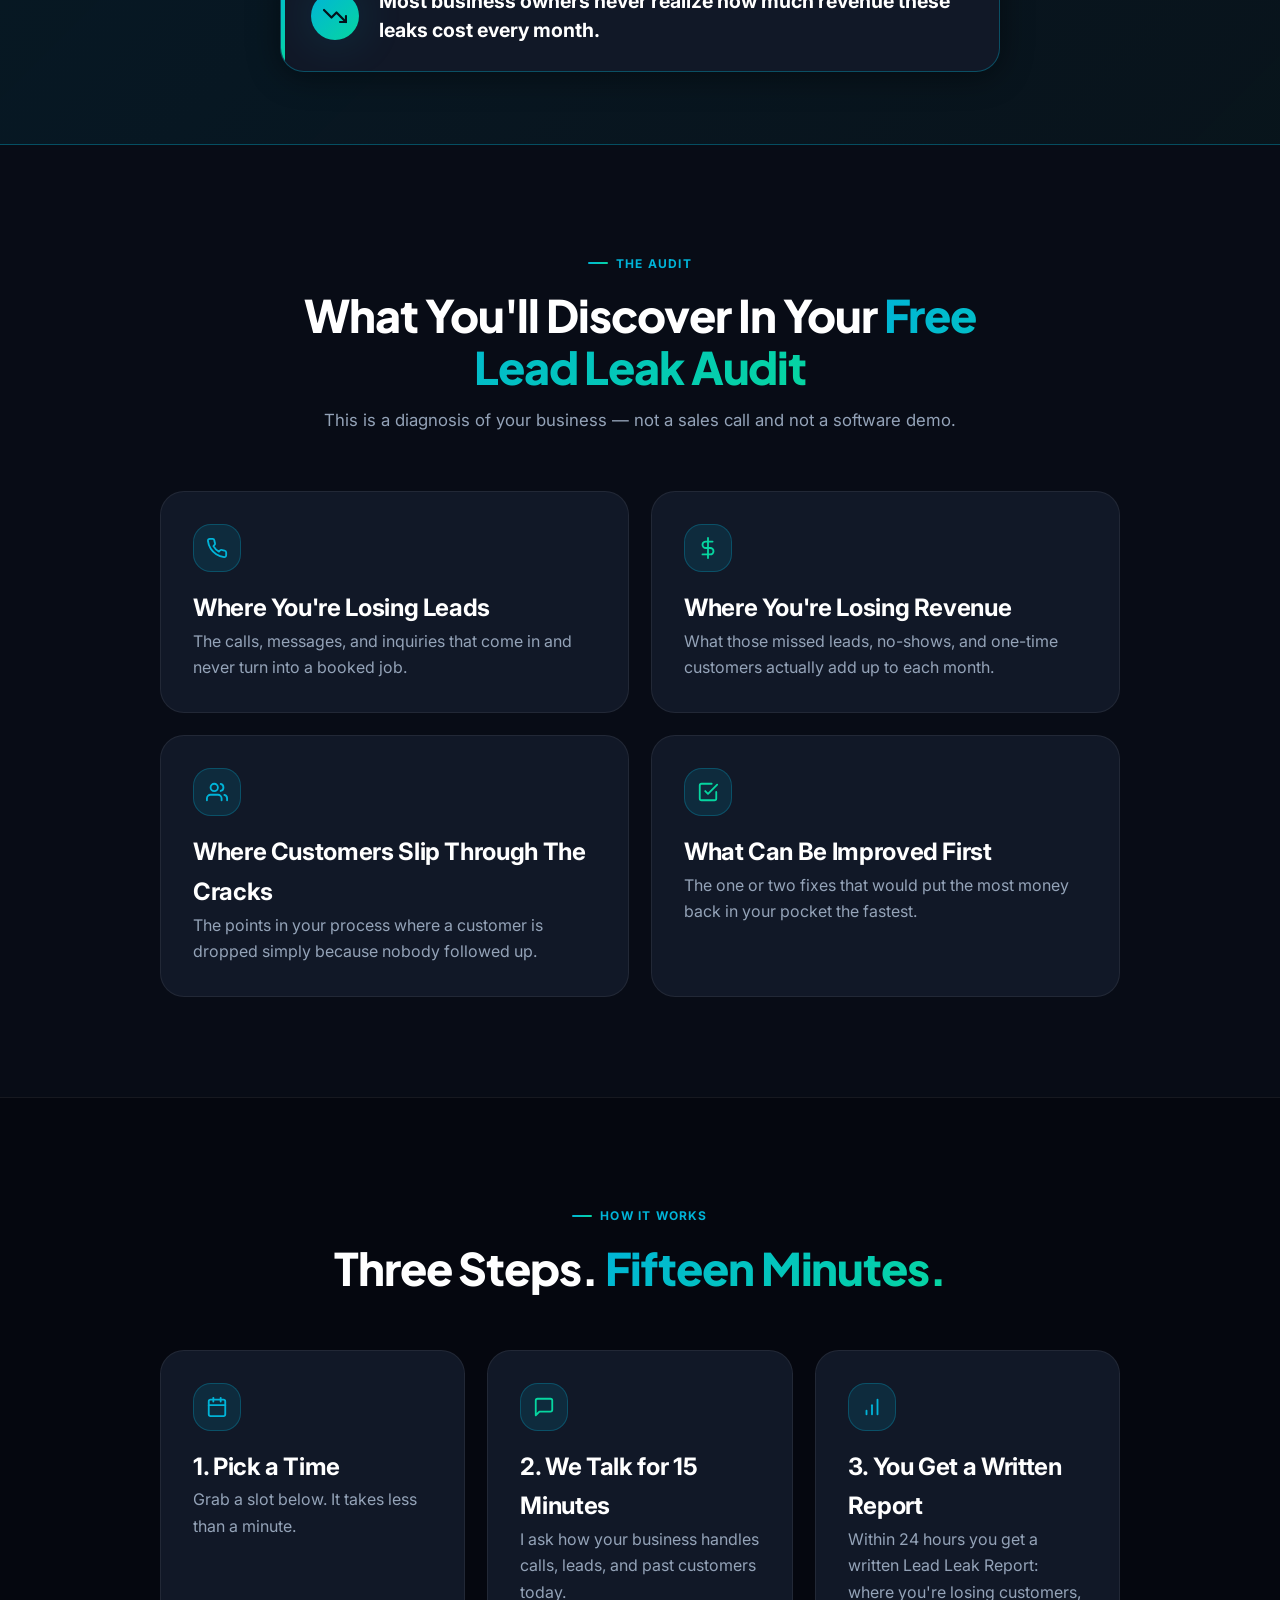
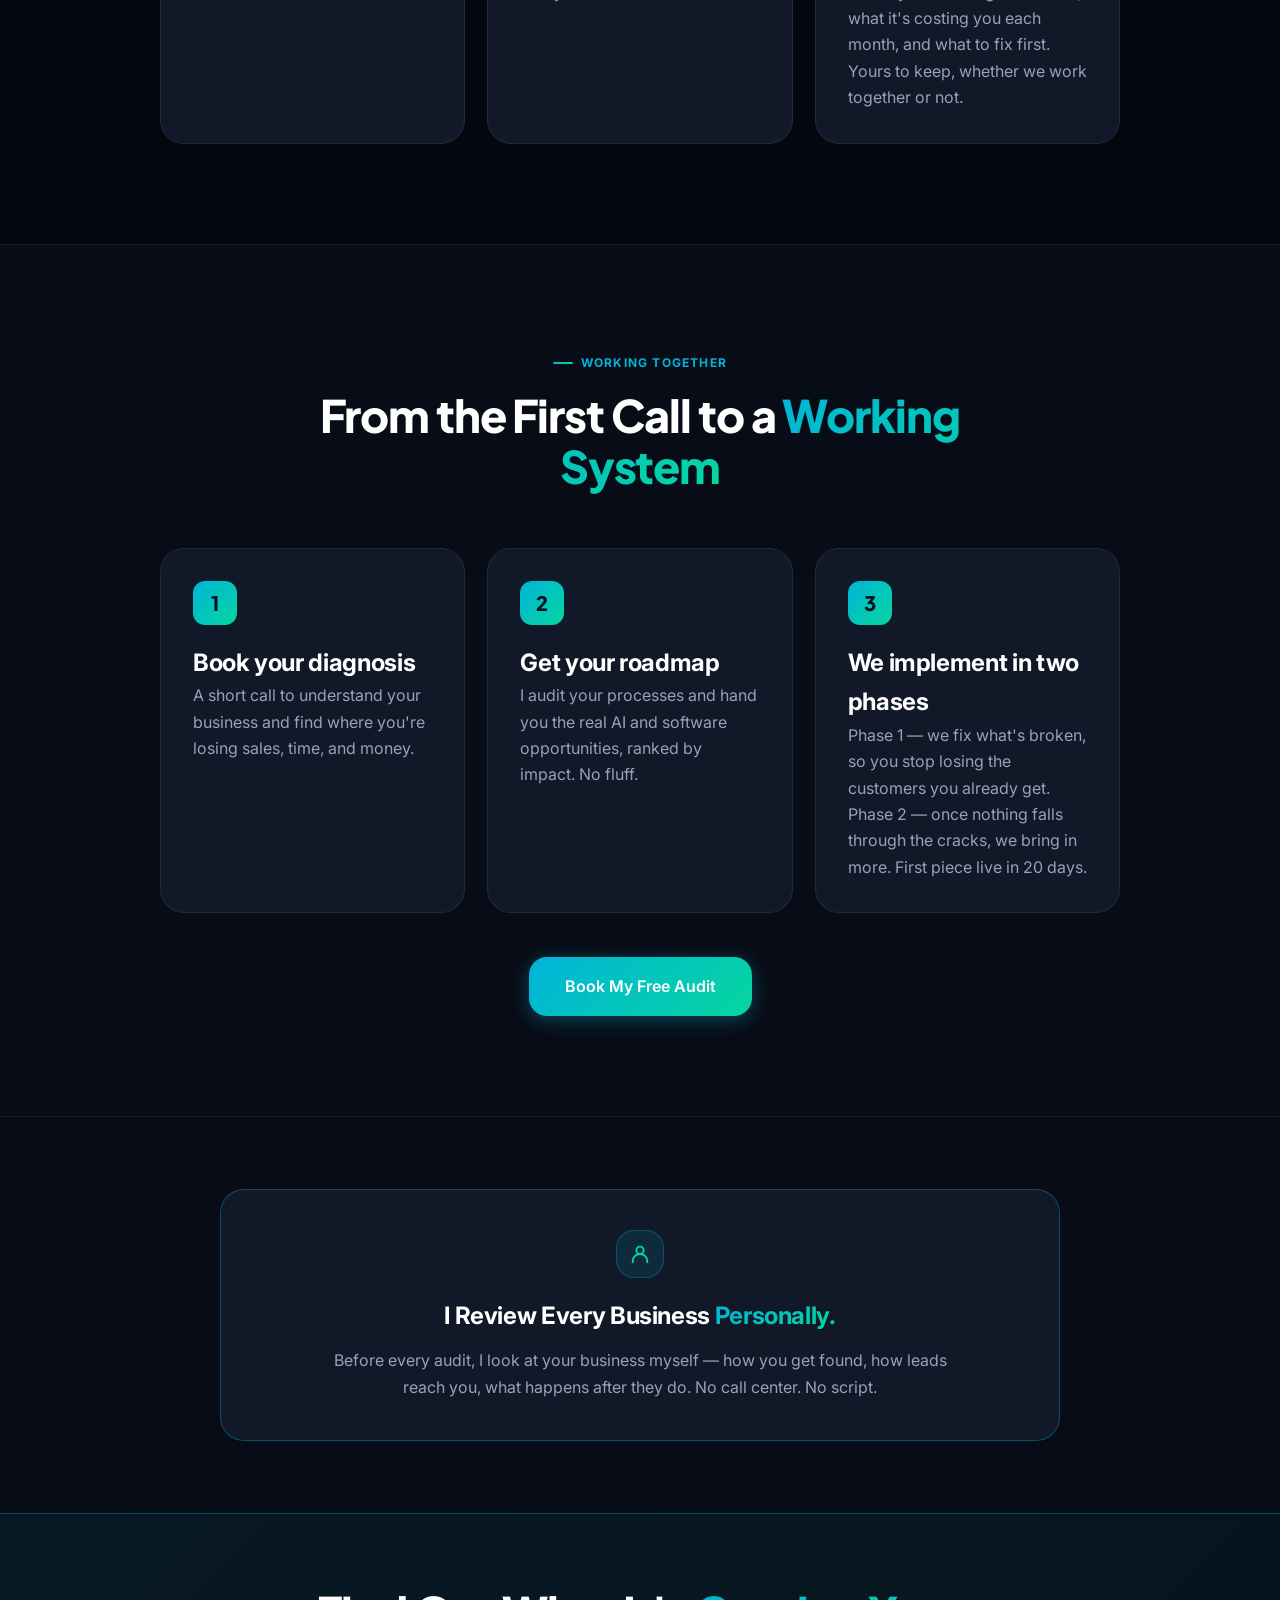
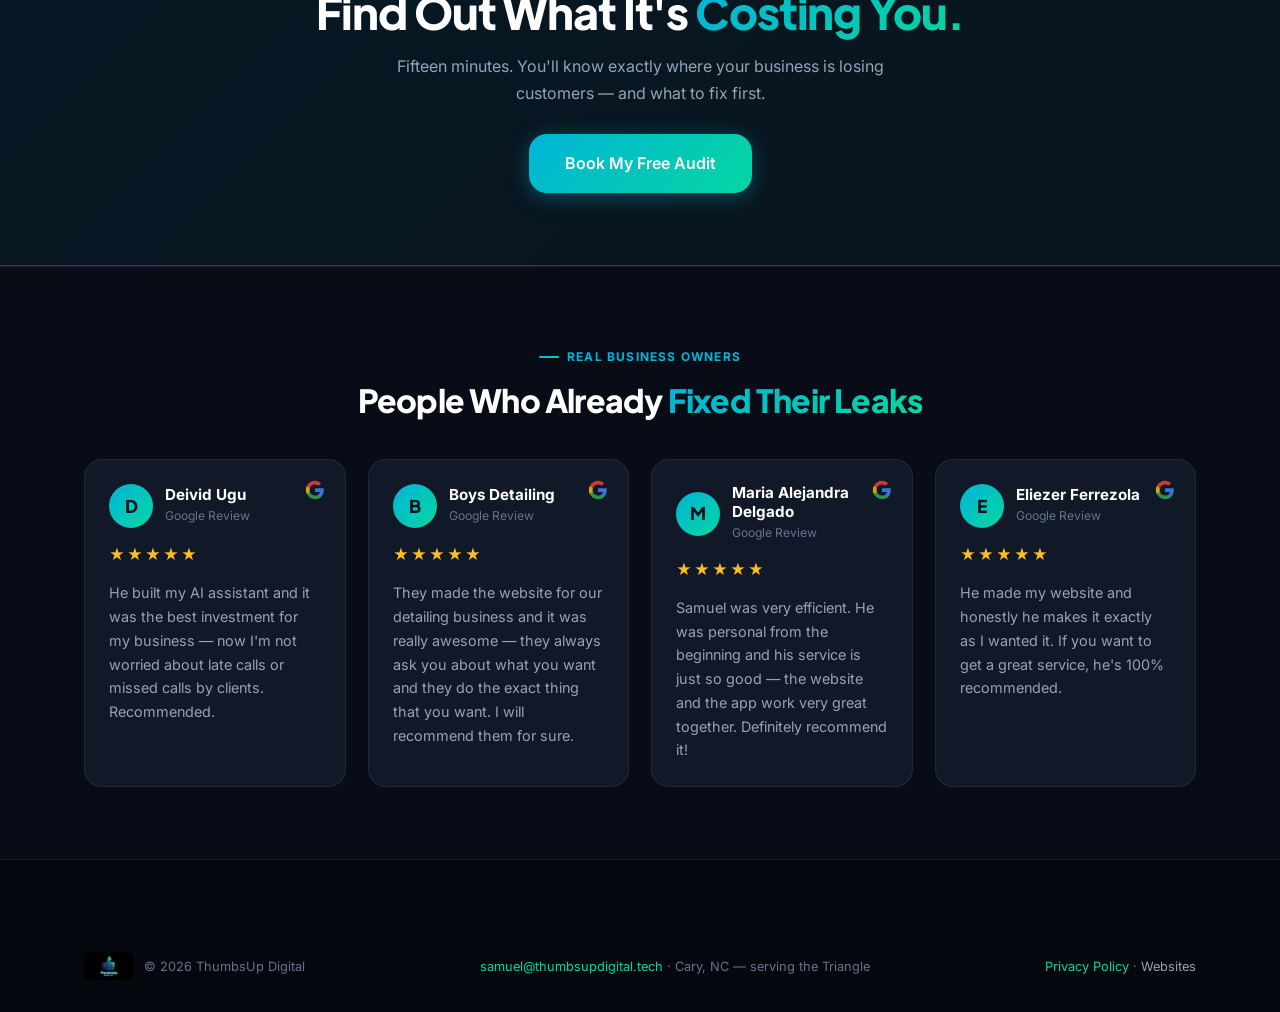
==== commit 9d5d23b6: "Add /websites landing page for Meta Ads leads Portfolio of 4 real sites, how it works, more-than-a-w" ====
--- a/index.html
+++ b/index.html
@@ -834,7 +834,7 @@
         <span data-i18n="footer-copy">© 2026 ThumbsUp Digital</span>
       </span>
       <span data-i18n="footer-contact"><a href="mailto:samuel@thumbsupdigital.tech" style="color:var(--teal);">samuel@thumbsupdigital.tech</a> · Cary, NC — serving the Triangle</span>
-      <span><a href="/privacy" style="color:var(--teal);">Privacy Policy</a></span>
+      <span><a href="/privacy" style="color:var(--teal);">Privacy Policy</a> · <a href="/websites" style="color:var(--text-2);">Websites</a></span>
     </div>
   </div>
 </footer>
